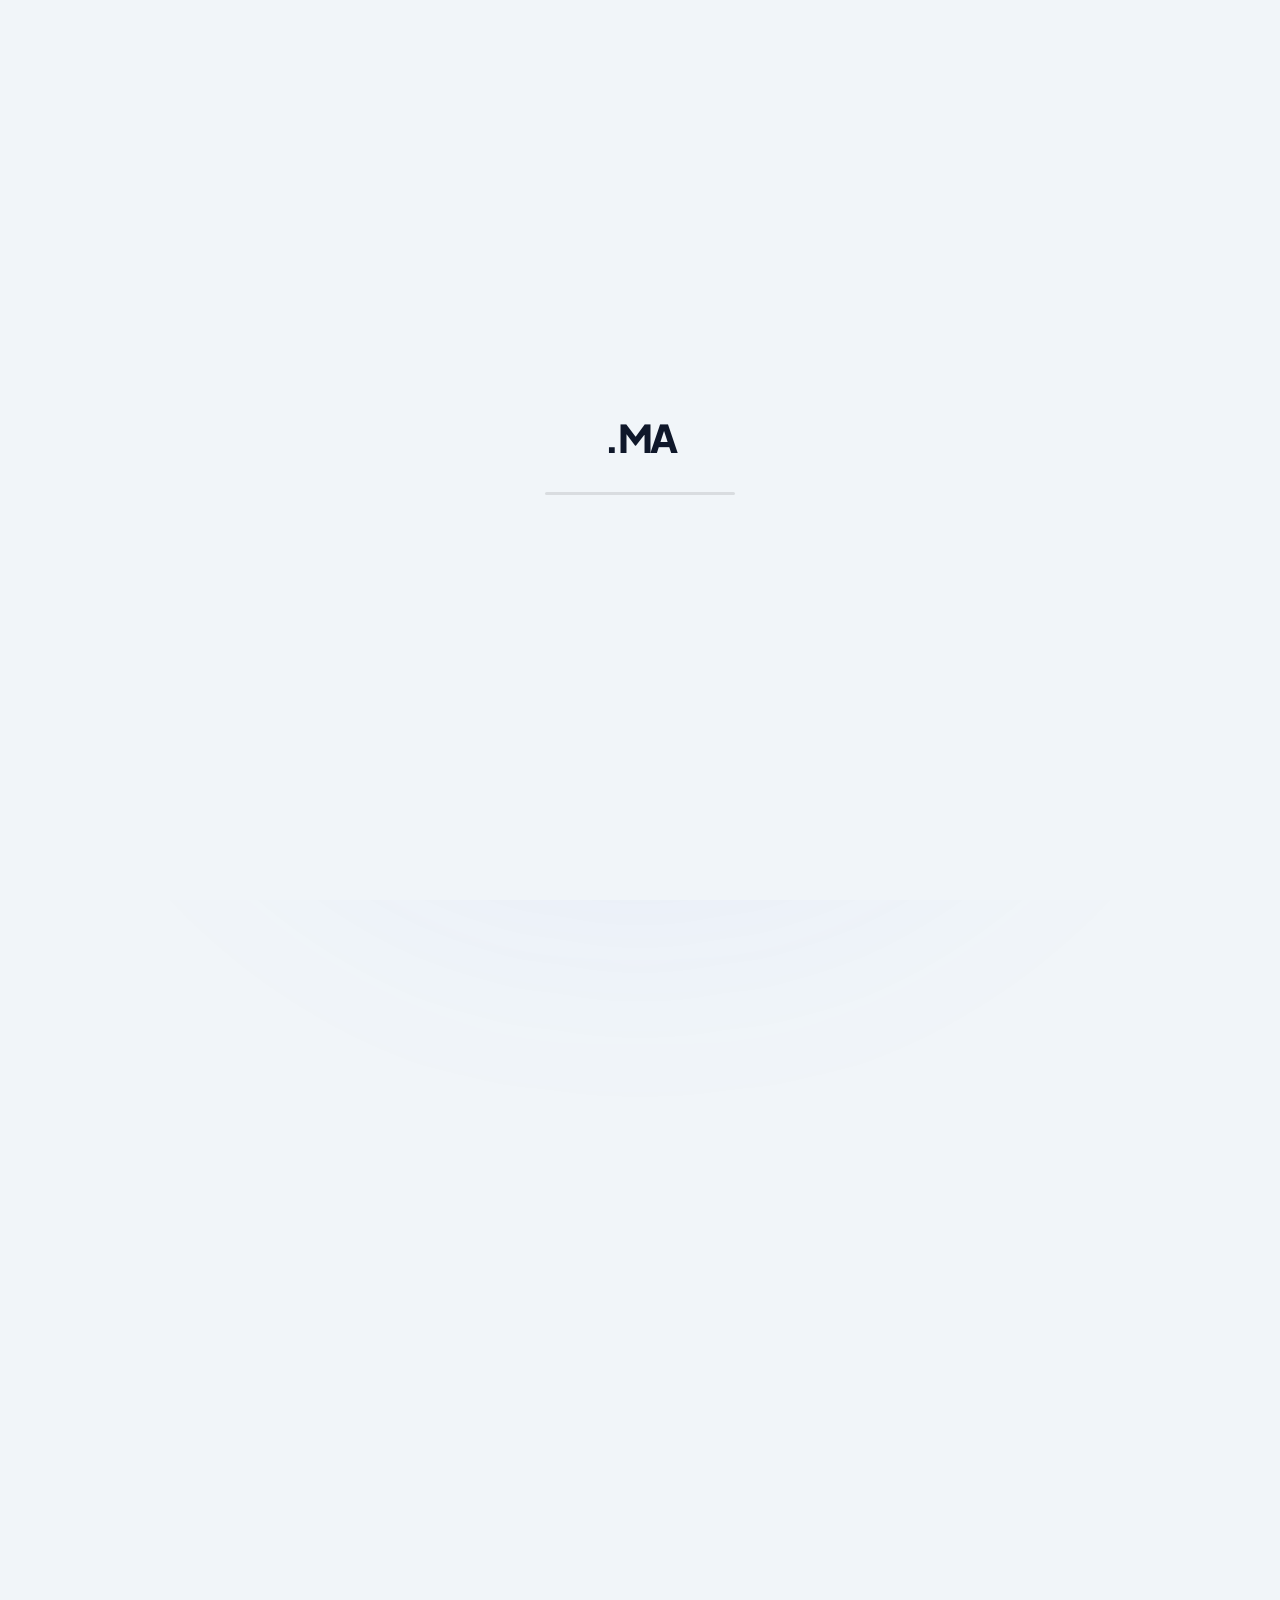
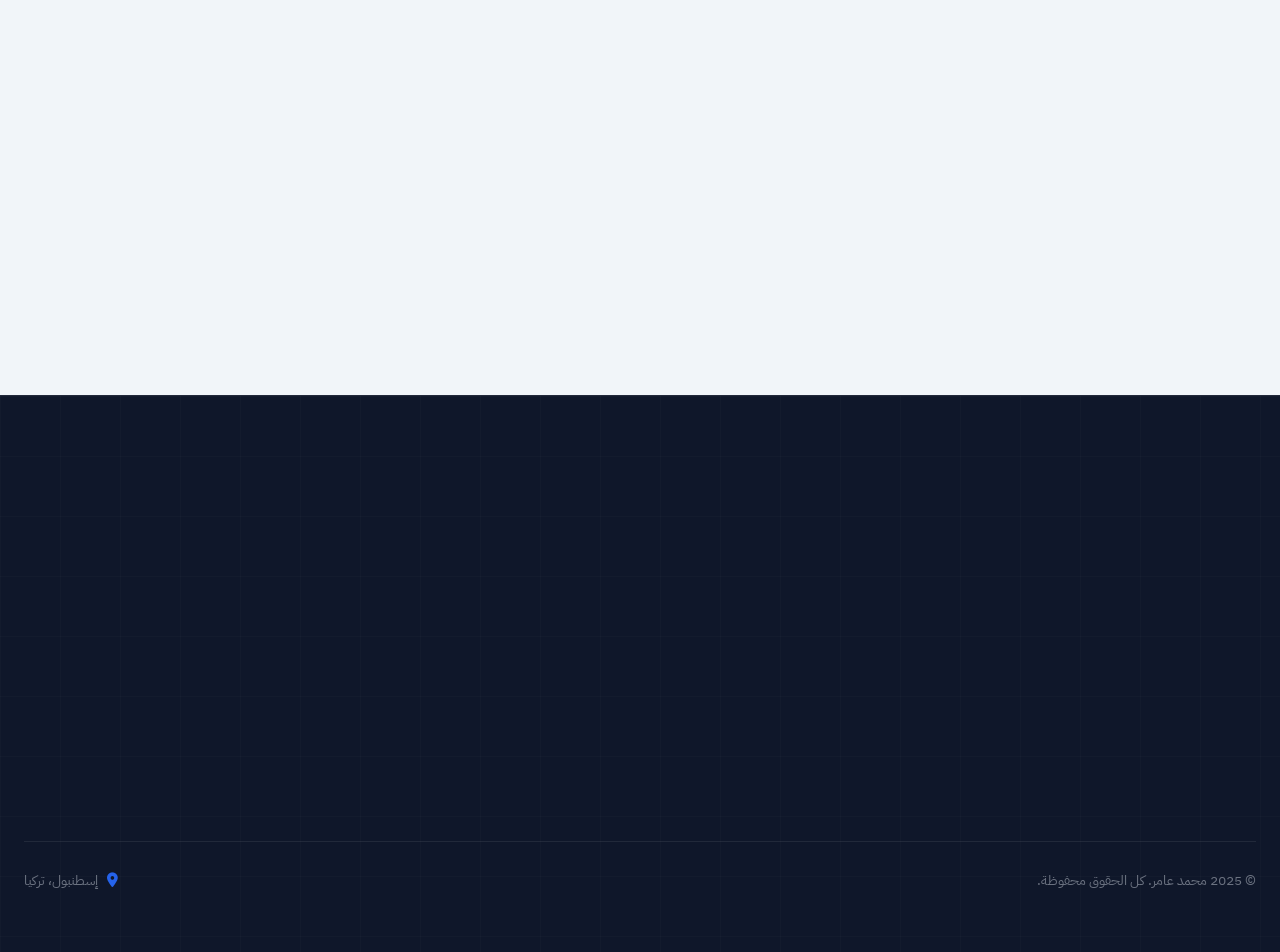
==== index_fast.html @ 7afbb33d "Add files via upload" ====
<!DOCTYPE html>
<html lang="ar" dir="rtl">
<head>
  <meta charset="UTF-8" />
  <meta name="viewport" content="width=device-width, initial-scale=1.0" />

  <title>محمد عامر – بورتفوليو</title>
  <meta name="description" content="بورتفوليو محمد عامر – تصميم جرافيك وموشن." />
  <meta name="author" content="Mohamed Amer" />
  <link rel="preload" as="image" href="MINED.png" fetchpriority="high" />

  <meta name="theme-color" content="#2563eb" />

  <meta property="og:title" content="Mohamed Amer – Portfolio" />
  <meta property="og:description" content="Portfolio of Mohamed Amer – Graphic & Motion Designer." />
  <meta property="og:type" content="website" />
  <meta property="og:image" content="MINED.png" />

  <meta name="twitter:card" content="summary_large_image" />
  <meta name="twitter:title" content="Mohamed Amer – Portfolio" />
  <meta name="twitter:description" content="Portfolio of Mohamed Amer – Graphic & Motion Designer." />
  <meta name="twitter:image" content="MINED.png" />

  <link rel="preconnect" href="https://fonts.googleapis.com" />
  <link rel="preconnect" href="https://fonts.gstatic.com" crossorigin />
  <link rel="preload" as="style" href="https://fonts.googleapis.com/css2?family=Plus+Jakarta+Sans:wght@300;400;500;600;700;800&family=IBM+Plex+Sans+Arabic:wght@300;400;500;700&family=Reenie+Beanie&display=swap" />
  <link rel="stylesheet" href="https://fonts.googleapis.com/css2?family=Plus+Jakarta+Sans:wght@300;400;500;600;700;800&family=IBM+Plex+Sans+Arabic:wght@300;400;500;700&family=Reenie+Beanie&display=swap" media="print" onload="this.media='all'" />
  <noscript><link rel="stylesheet" href="https://fonts.googleapis.com/css2?family=Plus+Jakarta+Sans:wght@300;400;500;600;700;800&family=IBM+Plex+Sans+Arabic:wght@300;400;500;700&family=Reenie+Beanie&display=swap" /></noscript>
  <link rel="preload" as="style" href="https://cdnjs.cloudflare.com/ajax/libs/font-awesome/6.4.0/css/all.min.css" />
  <link rel="stylesheet" href="https://cdnjs.cloudflare.com/ajax/libs/font-awesome/6.4.0/css/all.min.css" media="print" onload="this.media='all'" />
  <noscript><link rel="stylesheet" href="https://cdnjs.cloudflare.com/ajax/libs/font-awesome/6.4.0/css/all.min.css" /></noscript>

  <style>
    :root {
      --bg-page: #f1f5f9;
      --bg-surface: rgba(255, 255, 255, 0.88);
      --bg-surface-soft: rgba(255, 255, 255, 0.65);
      --bg-surface-hover: #ffffff;

      --border-color: rgba(0, 0, 0, 0.08);
      --border-hover: rgba(37, 99, 235, 0.65);

      --accent: #2563eb;
      --accent-soft: rgba(37, 99, 235, 0.12);
      --accent-glow: rgba(37, 99, 235, 0.35);

      --text-main: #0f172a;
      --text-muted: #64748b;
      --text-soft: #475569;

      --radius-full: 9999px;
      --radius-card: 24px;

      --font-main: "Plus Jakarta Sans", sans-serif;
      --font-hand: "Reenie Beanie", cursive;
      --font-arabic: "IBM Plex Sans Arabic", sans-serif;

      --z-lang: 1500;
      --z-toast: 3000;
      --z-loader: 4000;

      --ease-smooth: cubic-bezier(0.23, 1, 0.32, 1);

      --card-shadow: 0 12px 34px -8px rgba(0, 0, 0, 0.08);
      --card-shadow-strong: 0 24px 60px rgba(0,0,0,0.14);
    }

    body.dark-mode {
      --bg-page: #010208;
      --bg-surface: rgba(12, 18, 34, 0.72);
      --bg-surface-soft: rgba(15, 23, 42, 0.82);
      --bg-surface-hover: rgba(22, 30, 50, 0.98);

      --border-color: rgba(59, 130, 246, 0.18);
      --border-hover: rgba(59, 130, 246, 0.75);

      --accent: #2563eb;
      --accent-soft: rgba(37, 99, 235, 0.16);
      --accent-glow: rgba(37, 99, 235, 0.7);

      --text-main: #ffffff;
      --text-muted: #94a3b8;
      --text-soft: #cbd5f5;

      --card-shadow: 0 22px 55px rgba(0,0,0,0.55);
      --card-shadow-strong: 0 34px 80px rgba(0,0,0,0.65);
    }

    * { box-sizing: border-box; margin: 0; padding: 0; }
    html { scroll-behavior: smooth; overflow-x: hidden; }
    body {
      background-color: var(--bg-page);
      color: var(--text-main);
      font-family: var(--font-arabic);
      overflow-x: hidden;
      line-height: 1.7;
      -webkit-font-smoothing: antialiased;
      transition: background-color 0.75s ease, color 0.75s ease;
      text-align: right;
    }
    a { text-decoration: none; color: inherit; }
    ::selection { background: var(--accent); color: #fff; }
    :focus-visible { outline: 3px solid rgba(37, 99, 235, 0.55); outline-offset: 3px; border-radius: 10px; }

    .reveal-on-scroll { opacity: 0; transform: translateY(26px); transition: opacity 0.85s ease-out, transform 0.85s ease-out; }
    .reveal-on-scroll.is-visible { opacity: 1; transform: translateY(0); }

    .container { max-width: 1320px; margin: 0 auto; padding: 0 24px; position: relative; z-index: 2; }
    .section-spacing { margin-top: clamp(4rem, 9vh, 8rem); margin-bottom: clamp(4rem, 9vh, 8rem); }

    .grid-standard { display: grid; grid-template-columns: repeat(12, 1fr); gap: 24px; }
    .col-span-12 { grid-column: span 12; }
    .col-span-6 { grid-column: span 6; }
    .col-span-4 { grid-column: span 4; }
    @media (max-width: 1024px) { .col-span-6, .col-span-4 { grid-column: span 12; } }

    .label {
      display: inline-flex; align-items: center; gap: 8px;
      font-size: 0.75rem; font-weight: 800; text-transform: uppercase;
      letter-spacing: 0.12em; color: var(--accent);
      margin-bottom: 16px; background: var(--accent-soft);
      padding: 8px 18px; border-radius: var(--radius-full);
      border: 1px solid rgba(37, 99, 235, 0.2);
    }
    .label-dot { width: 6px; height: 6px; border-radius: 999px; background: var(--accent); box-shadow: 0 0 12px var(--accent-glow); }

    .title-lg { font-size: clamp(2.2rem, 5.3vw, 4.2rem); font-weight: 900; line-height: 1.08; margin-bottom: 1rem; letter-spacing: -0.03em; }
    .section-subtitle { font-size: 1rem; color: var(--text-muted); max-width: 640px; }
    .accent-text { color: var(--accent); text-shadow: 0 0 40px var(--accent-glow); }

    .ambient-light {
      position: fixed; top: 50%; left: 50%;
      width: 120vw; height: 120vh;
      transform: translate(-50%, -50%);
      z-index: 0; pointer-events: none;
      background: radial-gradient(circle at center, var(--accent-soft), transparent 62%);
      filter: blur(95px);
    }
    #canvas-bg { position: fixed; inset: 0; z-index: 0; pointer-events: none; opacity: 0.18; }
    body.dark-mode #canvas-bg { opacity: 0.28; mix-blend-mode: screen; }
    .noise-overlay {
      position: fixed; inset: 0;
      background: url("data:image/svg+xml,%3Csvg viewBox='0 0 200 200' xmlns='http://www.w3.org/2000/svg'%3E%3Cfilter id='noiseFilter'%3E%3CfeTurbulence type='fractalNoise' baseFrequency='0.9' numOctaves='3' stitchTiles='stitch'/%3E%3C/filter%3E%3Crect width='100%25' height='100%25' filter='url(%23noiseFilter)' opacity='0.04'/%3E%3C/svg%3E");
      pointer-events: none; z-index: 1;
    }

    .top-floating-controls {
      position: fixed; top: 22px; left: 22px;
      z-index: var(--z-lang);
      display: flex; gap: 10px; align-items: center;
    }
    html[dir="ltr"] .top-floating-controls { left: auto; right: 22px; }
    .pill-btn {
      background: var(--bg-surface-soft);
      backdrop-filter: blur(12px); -webkit-backdrop-filter: blur(12px);
      border: 1px solid var(--border-color);
      padding: 10px 18px;
      border-radius: 999px;
      display: inline-flex; align-items: center; gap: 10px;
      color: var(--text-main);
      font-weight: 800; font-size: 0.92rem;
      transition: all 0.25s var(--ease-smooth);
      box-shadow: 0 12px 28px rgba(0,0,0,0.10);
      user-select: none;
    }
    .pill-btn:hover { background: var(--accent-soft); border-color: var(--accent); transform: translateY(-2px); color: var(--accent); }

    .btn-primary, .btn-glass {
      padding: 16px 34px; border-radius: var(--radius-full);
      font-size: 1rem; font-weight: 800;
      display: inline-flex; align-items: center; justify-content: center;
      gap: 10px;
      transition: all 0.3s var(--ease-smooth);
      position: relative; overflow: hidden; isolation: isolate;
      min-height: 52px;
    }
    .btn-primary {
      background: linear-gradient(135deg, #2563eb, #4338ca);
      color: #fff;
      box-shadow: 0 10px 34px rgba(37, 99, 235, 0.40);
      border: 1px solid rgba(255,255,255,0.14);
    }
    .btn-primary:hover { transform: translateY(-3px); box-shadow: 0 16px 44px rgba(37, 99, 235, 0.58); }
    .btn-glass { background: transparent; border: 1px solid var(--border-color); color: var(--text-main); }
    .btn-glass:hover { background: var(--bg-surface-hover); border-color: var(--text-main); transform: translateY(-2px); box-shadow: 0 10px 25px rgba(0,0,0,0.06); }

    /* HERO */
    .hero-radical {
      position: relative;
      min-height: 100vh;
      display: flex;
      flex-direction: column;
      justify-content: center;
      align-items: center;
      text-align: center;
      padding-top: 110px;
      padding-bottom: 90px;
      overflow: hidden;
    }
    .hero-ticker-bg {
      position: absolute;
      top: 35%;
      left: 0;
      width: 100%;
      white-space: nowrap;
      opacity: 0.03;
      font-size: 12rem;
      font-weight: 900;
      text-transform: uppercase;
      font-family: 'Plus Jakarta Sans', sans-serif;
      pointer-events: none;
      user-select: none;
      transform: rotate(-4deg) translateY(-50%);
      z-index: 0;
      animation: tickerScroll 80s linear infinite;
      color: var(--text-main);
    }
    @keyframes tickerScroll {
      0%   { transform: translateX(0) rotate(-4deg) translateY(-50%); }
      100% { transform: translateX(-50%) rotate(-4deg) translateY(-50%); }
    }
    .hero-center-content { position: relative; z-index: 5; width: 100%; max-width: 1100px; display: flex; flex-direction: column; align-items: center; gap: 18px; }
    .hero-status-pill {
      display: inline-flex; align-items: center; gap: 8px;
      padding: 10px 24px; border-radius: 50px;
      background: var(--bg-surface); border: 1px solid var(--border-color);
      backdrop-filter: blur(10px);
      font-size: 0.86rem; color: var(--text-muted);
      font-weight: 800; letter-spacing: 0.10em;
      text-transform: uppercase;
      transition: 0.25s;
      box-shadow: var(--card-shadow);
    }
    .hero-status-dot { width: 7px; height: 7px; background: #10b981; border-radius: 50%; box-shadow: 0 0 10px #10b981; }
    .hero-title-block { position: relative; margin-bottom: 6px; }
    .hero-name-massive {
      font-size: clamp(3.6rem, 10vw, 8.2rem);
      line-height: 0.95;
      font-weight: 900;
      letter-spacing: -0.05em;
      color: var(--text-main);
      display: block;
      text-shadow: 0 12px 44px rgba(0,0,0,0.06);
      font-family: "Plus Jakarta Sans", sans-serif;
    }
    .hero-name-accent {
      background: linear-gradient(to bottom, var(--text-main) 30%, var(--text-muted) 100%);
      -webkit-background-clip: text;
      -webkit-text-fill-color: transparent;
    }
    .hero-hand-script {
      font-family: var(--font-hand);
      font-size: clamp(2rem, 4vw, 2.8rem);
      color: var(--accent);
      position: absolute;
      top: -20px;
      left: -34px;
      transform: rotate(-12deg);
      z-index: 3;
      text-shadow: 0 0 22px var(--accent-glow);
      white-space: nowrap;
    }
    html[dir="ltr"] .hero-hand-script { left: auto; right: -34px; transform: rotate(12deg); }

    .hero-visual-wrapper { position: relative; width: 230px; height: 230px; margin: 8px 0 10px; z-index: 5; }
    .hero-visual-frame {
      position: absolute; top: -12px; left: -12px; right: -12px; bottom: -12px;
      border-radius: 50%;
      background: linear-gradient(180deg, var(--bg-surface) 0%, rgba(0,0,0,0.05) 100%);
      border: 1px solid var(--border-color);
      box-shadow: inset 0 0 34px rgba(0,0,0,0.05);
      z-index: 1;
    }
    .hero-visual-floating {
      position: relative; width: 100%; height: 100%;
      border-radius: 50%; overflow: hidden;
      z-index: 2;
      box-shadow: var(--card-shadow-strong), 0 0 0 1px var(--border-color);
      animation: float-vertical 6s ease-in-out infinite;
      background: var(--text-main);
    }
    .portal-img { width: 100%; height: 100%; object-fit: cover; transition: transform 0.5s ease; filter: contrast(1.10) brightness(1.05); }
    .hero-visual-floating:hover .portal-img { transform: scale(1.06); }
    @keyframes float-vertical { 0%, 100% { transform: translateY(0); } 50% { transform: translateY(-14px); } }

    .hero-desc-central { max-width: 700px; margin: 0 auto 10px; font-size: 1.1rem; color: var(--text-soft); line-height: 1.8; }
    .hero-actions-bar { display: flex; gap: 14px; justify-content: center; flex-wrap: wrap; margin: 10px 0 18px; }
    .worked-with { margin-top: 10px; width: 100%; max-width: 1100px; }
    .worked-with .chips { display: flex; flex-wrap: wrap; gap: 10px; justify-content: center; margin-top: 12px; }
    .chip {
      padding: 10px 14px; border-radius: 999px;
      border: 1px solid var(--border-color);
      background: var(--bg-surface);
      font-weight: 800;
      font-size: 0.92rem;
      color: var(--text-main);
      box-shadow: var(--card-shadow);
      display: inline-flex; align-items: center; gap: 8px;
    }
    .chip i { color: var(--accent); }

    @media (max-width: 600px) {
      .hero-actions-bar { flex-direction: column; width: 100%; max-width: 340px; }
      .hero-name-massive { font-size: 15vw; }
      .hero-hand-script { position: relative; top: auto; left: auto; right: auto; transform: rotate(0); display: block; margin-top: -8px; margin-bottom: 12px; text-align: center; }
      .hero-visual-wrapper { width: 185px; height: 185px; }
    }

    /* WORK (Behance embeds) */
    .masonry-grid { column-count: 3; column-gap: 24px; }
    .masonry-item { break-inside: avoid; margin-bottom: 24px; display: block; }
    @media (max-width: 1024px) { .masonry-grid { column-count: 2; } }
    @media (max-width: 768px) { .masonry-grid { column-count: 1; } }

    .project-card {
      background: var(--bg-surface);
      border: 1px solid var(--border-color);
      border-radius: var(--radius-card);
      overflow: hidden;
      position: relative;
      display: block;
      transition: all 0.38s var(--ease-smooth);
      box-shadow: var(--card-shadow);
    }
    .project-card:hover { border-color: var(--accent); transform: translateY(-10px); box-shadow: 0 24px 60px rgba(37, 99, 235, 0.18); }
    .project-embed-wrapper { width: 100%; aspect-ratio: 4/3; position: relative; overflow: hidden; background: #e2e8f0; }
    body.dark-mode .project-embed-wrapper { background: #020617; }
    .project-embed-wrapper iframe { width: 100%; height: 100%; border: 0; display: block; pointer-events: none; }
    .project-info-overlay {
      padding: 22px 20px 18px;
      background: linear-gradient(to top, var(--bg-surface) 58%, transparent);
      position: absolute; bottom: 0; left: 0; width: 100%;
      text-align: right;
    }
    html[dir="ltr"] .project-info-overlay { text-align: left; }
    body.dark-mode .project-info-overlay { background: linear-gradient(to top, #020617, rgba(2, 6, 23, 0.35)); }
    .project-title { font-size: 1.15rem; font-weight: 900; margin-bottom: 4px; color: var(--text-main); }
    .project-cat { font-size: 0.78rem; color: var(--text-muted); text-transform: uppercase; letter-spacing: 0.08em; }
    .project-open-icon {
      position: absolute; top: 14px; left: 14px;
      width: 34px; height: 34px; border-radius: 9999px;
      background: var(--bg-surface); border: 1px solid var(--border-color);
      display: flex; align-items: center; justify-content: center;
      color: var(--text-main); font-size: 0.95rem; z-index: 4;
      transition: all 0.3s var(--ease-smooth);
      box-shadow: 0 8px 18px rgba(0,0,0,0.10);
    }
    html[dir="ltr"] .project-open-icon { left: auto; right: 14px; }
    .project-open-icon:hover { background: var(--accent); border-color: var(--accent); color: #fff; box-shadow: 0 0 24px rgba(37, 99, 235, 0.55); transform: translateY(-2px); }

    .behance-cta-wrapper { margin-top: 50px; display: flex; justify-content: center; }
    .behance-cta {
      display: inline-flex; align-items: center; gap: 14px;
      background: transparent; color: var(--text-main);
      padding: 1.1rem 2.8rem;
      border-radius: var(--radius-full);
      font-weight: 900; font-size: 1.05rem;
      border: 1px solid var(--accent);
      box-shadow: 0 0 22px rgba(37, 99, 235, 0.12);
      transition: 0.3s;
    }
    .behance-cta:hover { background: var(--accent); color: #fff; box-shadow: 0 0 54px rgba(37, 99, 235, 0.42); transform: translateY(-2px) scale(1.02); }

    /* SERVICES / EXPERIENCE / PROCESS cards */
    .service-card, .timeline-card, .process-card, .stat-card {
      padding: 28px;
      background: var(--bg-surface-soft);
      border: 1px solid var(--border-color);
      border-radius: 22px;
      transition: 0.3s;
      box-shadow: var(--card-shadow);
    }
    .service-card:hover, .timeline-card:hover, .process-card:hover, .stat-card:hover {
      border-color: var(--accent);
      background: var(--bg-surface-hover);
      transform: translateY(-4px);
      box-shadow: 0 22px 55px rgba(37, 99, 235, 0.14);
    }
    .service-tag, .timeline-period { font-size: 0.74rem; text-transform: uppercase; letter-spacing: 0.12em; color: var(--accent); font-weight: 900; }
    .timeline-card h3 { font-size: 1.25rem; margin-bottom: 2px; color: var(--text-main); font-weight: 900; }
    .timeline-company { color: var(--accent); font-weight: 900; font-size: 0.95rem; margin-bottom: 8px; }
    .timeline-desc { color: var(--text-muted); font-size: 0.95rem; list-style: none; padding: 0; }
    .timeline-desc li { margin-bottom: 6px; position: relative; padding-right: 14px; }
    html[dir="ltr"] .timeline-desc li { padding-right: 0; padding-left: 14px; }
    .timeline-desc li::before { content: "•"; position: absolute; right: 0; color: var(--accent); }
    html[dir="ltr"] .timeline-desc li::before { right: auto; left: 0; }

    .process-card { position: relative; overflow: hidden; display: flex; flex-direction: column; gap: 8px; }
    .process-card::before { content: attr(data-step); position: absolute; top: 16px; left: 20px; font-size: 0.8rem; color: var(--text-muted); letter-spacing: 0.12em; opacity: 0.5; }
    html[dir="ltr"] .process-card::before { left: auto; right: 20px; }
    .process-title { font-size: 1.05rem; font-weight: 900; color: var(--text-main); }
    .process-body { font-size: 0.95rem; color: var(--text-muted); }

    .stats-grid { display: grid; grid-template-columns: repeat(4, minmax(0, 1fr)); gap: 18px; }
    @media (max-width: 900px) { .stats-grid { grid-template-columns: repeat(2, minmax(0, 1fr)); } }
    @media (max-width: 600px) { .stats-grid { grid-template-columns: minmax(0, 1fr); } }
    .stat-number { font-size: 1.7rem; font-weight: 900; color: var(--text-main); }
    .stat-label { font-size: 0.92rem; color: var(--text-muted); }
    .stat-pill {
      position: absolute; top: 14px; left: 16px;
      font-size: 0.7rem; padding: 4px 10px; border-radius: 999px;
      background: var(--accent-soft); color: var(--accent); font-weight: 900;
    }
    html[dir="ltr"] .stat-pill { left: auto; right: 16px; }
    .stat-card { position: relative; }

    /* HARVEST horizontal */
    .harvest-container { width: 100%; margin-top: 40px; overflow-x: auto; white-space: nowrap; padding-bottom: 20px; scrollbar-width: none; }
    .harvest-container::-webkit-scrollbar { display: none; }
    .harvest-track { display: inline-flex; gap: 16px; padding: 0 20px; }
    .harvest-card {
      width: 260px; height: 380px;
      border-radius: 22px; overflow: hidden; position: relative; flex-shrink: 0;
      transition: all 0.5s cubic-bezier(0.25, 1, 0.5, 1);
      border: 1px solid rgba(255,255,255,0.12);
      filter: grayscale(0.35) brightness(0.92);
      background-color: #cbd5e1;
      box-shadow: var(--card-shadow);
    }
    body.dark-mode .harvest-card { background-color: #1a1a1a; filter: grayscale(0.35) brightness(0.84); }
    .harvest-card img { width: 100%; height: 100%; object-fit: cover; transition: transform 0.6s ease; }
    .harvest-card:hover { width: 400px; filter: grayscale(0) brightness(1); border-color: var(--accent); box-shadow: 0 26px 70px rgba(37, 99, 235, 0.24); z-index: 10; transform: scale(1.02); }
    .harvest-card:hover img { transform: scale(1.1); }
    .harvest-overlay {
      position: absolute; bottom: 0; left: 0; width: 100%;
      padding: 26px 18px;
      background: linear-gradient(to top, rgba(0,0,0,0.82) 10%, transparent);
      opacity: 0; transform: translateY(20px); transition: 0.4s ease;
      text-align: right;
    }
    html[dir="ltr"] .harvest-overlay { text-align: left; }
    .harvest-card:hover .harvest-overlay { opacity: 1; transform: translateY(0); }
    .h-tag { font-size: 0.75rem; color: var(--accent); text-transform: uppercase; letter-spacing: 2px; font-weight: 900; margin-bottom: 6px; }
    .h-title { font-size: 1.2rem; color: #fff; font-weight: 900; }

    .error-msg {
      display: none;
      position: absolute; inset: 0;
      flex-direction: column; align-items: center; justify-content: center;
      padding: 10px; text-align: center;
      color: #ef4444; font-size: 0.9rem;
      background: var(--bg-surface);
      z-index: 5;
    }

    /* Gallery (no filenames shown) */
    .masonry-grid-gallery { column-count: 4; column-gap: 16px; }
    @media (max-width: 1200px) { .masonry-grid-gallery { column-count: 3; } }
    @media (max-width: 800px)  { .masonry-grid-gallery { column-count: 2; } }
    @media (max-width: 500px)  { .masonry-grid-gallery { column-count: 1; } }
    .gallery-item {
      break-inside: avoid;
      margin-bottom: 16px;
      position: relative;
      border-radius: 14px;
      overflow: hidden;
      background: var(--bg-surface);
      border: 1px solid var(--border-color);
      transition: transform 0.3s ease, box-shadow 0.3s ease, border-color 0.3s ease;
      box-shadow: var(--card-shadow);
    }
    .gallery-item:hover { transform: scale(1.02); border-color: var(--accent); box-shadow: 0 22px 56px rgba(37, 99, 235, 0.16); z-index: 2; }
    .gallery-item img { width: 100%; height: auto; display: block; }

    /* Viral shorts */
    .shorts-deck-container {
      position: relative;
      display: flex;
      justify-content: center;
      align-items: flex-end;
      gap: 18px;
      max-width: 980px;
      margin: 0 auto;
      padding: 24px 0 10px;
    }
    .deck-card {
      --rotate: 0deg;
      --offsetY: 0px;
      position: relative;
      width: 210px;
      aspect-ratio: 9 / 16;
      border-radius: 28px;
      overflow: hidden;
      border: 1px solid var(--border-color);
      background: #000;
      transform-origin: bottom center;
      transform: translateY(var(--offsetY)) rotate(var(--rotate));
      transition: transform 0.5s var(--ease-smooth), box-shadow 0.5s var(--ease-smooth), border-color 0.3s var(--ease-smooth), filter 0.3s var(--ease-smooth);
      box-shadow: 0 22px 55px rgba(0, 0, 0, 0.22);
    }
    .deck-card img { width: 100%; height: 100%; object-fit: cover; transition: transform 0.6s var(--ease-smooth), opacity 0.4s var(--ease-smooth); }
    .play-overlay {
      position: absolute; inset: 0;
      background: linear-gradient(to top, rgba(15, 23, 42, 0.9), transparent 45%);
      display: flex; align-items: center; justify-content: center;
      opacity: 0; transition: opacity 0.3s var(--ease-smooth);
    }
    .play-btn {
      width: 60px; height: 60px; border-radius: 999px;
      background: rgba(255, 255, 255, 0.12);
      backdrop-filter: blur(6px);
      border: 1px solid rgba(255, 255, 255, 0.6);
      display: flex; align-items: center; justify-content: center;
      color: #fff; font-size: 1.5rem;
      transform: scale(0.5);
      transition: 0.35s cubic-bezier(0.175, 0.885, 0.32, 1.275);
    }
    .shorts-deck-container:hover .deck-card { filter: brightness(0.92); }
    body.dark-mode .shorts-deck-container:hover .deck-card { filter: brightness(0.72); }
    .deck-card:hover {
      transform: translateY(-18px) scale(1.08) rotate(0deg);
      z-index: 10;
      filter: none;
      border-color: var(--accent);
      box-shadow: 0 30px 78px rgba(37, 99, 235, 0.42);
    }
    .deck-card:hover img { transform: scale(1.08); }
    .deck-card:hover .play-overlay { opacity: 1; }
    .deck-card:hover .play-btn { transform: scale(1); background: var(--accent); border-color: var(--accent); box-shadow: 0 0 32px rgba(37, 99, 235, 0.9); }
    @media (max-width: 768px) {
      .shorts-deck-container { justify-content: flex-start; align-items: stretch; overflow-x: auto; padding-bottom: 16px; gap: 14px; scrollbar-width: none; }
      .shorts-deck-container::-webkit-scrollbar { display: none; }
      .shorts-deck-container .deck-card { flex: 0 0 72%; max-width: 290px; transform: none !important; filter: none !important; }
    }

    /* Product showcase */
    .huggies-grid { display: grid; grid-template-columns: repeat(3, 1fr); gap: 24px; margin-top: 24px; }
    .huggies-item {
      position: relative; border-radius: 24px; overflow: hidden;
      border: 1px solid var(--border-color);
      background: var(--bg-surface-soft);
      transition: 0.4s var(--ease-smooth);
      aspect-ratio: 4/3;
      box-shadow: var(--card-shadow);
    }
    .huggies-item img { width: 100%; height: 100%; object-fit: cover; transition: 0.6s var(--ease-smooth); }
    .huggies-item:hover { border-color: var(--accent); transform: translateY(-8px); box-shadow: 0 26px 60px rgba(37, 99, 235, 0.18); }
    .huggies-item:hover img { transform: scale(1.06); }
    @media (max-width: 768px) { .huggies-grid { grid-template-columns: 1fr; } }

    /* Political loop */
    .political-loop-container {
      overflow: hidden; padding: 20px 0;
      mask-image: linear-gradient(to right, transparent, black 10%, black 90%, transparent);
      -webkit-mask-image: linear-gradient(to right, transparent, black 10%, black 90%, transparent);
    }
    .political-track { display: flex; gap: 30px; width: max-content; animation: scrollPolitical 40s linear infinite; }
    .political-loop-container:hover .political-track { animation-play-state: paused; }
    @keyframes scrollPolitical { 0% { transform: translateX(0); } 100% { transform: translateX(-50%); } }
    .political-item {
      height: 430px; aspect-ratio: 3/4;
      border-radius: 18px; overflow: hidden;
      position: relative; border: 1px solid var(--border-color);
      flex-shrink: 0; transition: transform 0.3s, border-color 0.3s, box-shadow 0.3s;
      background: var(--bg-surface);
      box-shadow: var(--card-shadow);
    }
    .political-item img { width: 100%; height: 100%; object-fit: cover; transition: 0.4s ease; }
    .political-item:hover { transform: translateY(-5px); border-color: var(--accent); box-shadow: 0 24px 60px rgba(37, 99, 235, 0.18); }
    .political-item:hover img { transform: scale(1.04); }

    /* FAQ */
    .faq-item { border-bottom: 1px solid var(--border-color); padding: 16px 0; }
    .faq-header { display: flex; justify-content: space-between; align-items: center; gap: 12px; }
    .faq-question { font-size: 1rem; font-weight: 900; color: var(--text-main); }
    .faq-toggle { width: 28px; height: 28px; border-radius: 999px; border: 1px solid var(--border-color); display: flex; align-items: center; justify-content: center; font-size: 0.95rem; color: var(--text-muted); background: var(--bg-surface-soft); }
    .faq-answer { font-size: 0.95rem; color: var(--text-muted); margin-top: 8px; max-height: 0; overflow: hidden; transition: max-height 0.35s ease, opacity 0.35s ease; opacity: 0; }
    .faq-item.open .faq-answer { max-height: 240px; opacity: 1; }

    /* Archive */
    .archive-card {
      text-align: center;
      background: linear-gradient(135deg, #1e293b, #0f172a);
      padding: 84px 22px;
      border-radius: 30px;
      border: 1px solid rgba(59,130,246,0.26);
      position: relative;
      overflow: hidden;
      box-shadow: 0 30px 70px rgba(0,0,0,0.18);
      color: #fff;
    }
    .archive-card::before {
      content: "";
      position: absolute; inset: 0;
      background: radial-gradient(circle at 0 0, rgba(59,130,246,0.35), transparent 60%);
      opacity: 0.75;
      pointer-events: none;
    }
    .archive-inner { position: relative; z-index: 1; }
    .archive-card p { opacity: 0.85; }

    /* Footer */
    .footer {
      background: #0f172a;
      border-top: 1px solid rgba(255,255,255,0.08);
      padding: 90px 0 60px;
      margin-top: 60px;
      position: relative;
      overflow: hidden;
      color: #fff;
    }
    .footer::before {
      content: "";
      position: absolute; inset: 0;
      background-image:
        linear-gradient(rgba(255,255,255,0.03) 1px, transparent 1px),
        linear-gradient(90deg, rgba(255,255,255,0.03) 1px, transparent 1px);
      background-size: 60px 60px;
      pointer-events: none;
      opacity: 0.55;
    }
    .footer-grid { display: grid; grid-template-columns: 1fr; gap: 50px; text-align: center; position: relative; z-index: 2; }
    .footer-title {
      font-size: clamp(3.6rem, 14vw, 9rem);
      font-weight: 900;
      line-height: 0.85;
      letter-spacing: -0.05em;
      display: block;
      transition: 0.4s;
      text-transform: uppercase;
      color: #fff;
      font-family: "Plus Jakarta Sans", sans-serif;
    }
    .footer-title:hover { color: var(--accent); transform: scale(1.02); text-shadow: 0 0 50px rgba(37, 99, 235, 0.4); }
    .footer-note { font-size: 1.05rem; color: #94a3b8; max-width: 580px; margin: 0 auto; }
    .footer-links { display: flex; justify-content: center; gap: 18px; flex-wrap: wrap; margin: 34px 0; }
    .footer-social-btn {
      width: 58px; height: 58px;
      border: 1px solid rgba(255,255,255,0.15);
      border-radius: 999px;
      display: flex; align-items: center; justify-content: center;
      font-size: 1.45rem; color: #fff;
      transition: 0.3s;
      background: rgba(15,23,42,0.9);
    }
    .footer-social-btn:hover { background: var(--accent); border-color: var(--accent); transform: translateY(-6px) scale(1.08); box-shadow: 0 20px 50px rgba(37,99,235,0.6); }
    .footer-bottom {
      display: flex; justify-content: space-between; align-items: center;
      border-top: 1px solid rgba(255,255,255,0.08);
      padding-top: 26px; color: #6b7280;
      font-size: 0.9rem; flex-wrap: wrap; gap: 16px;
      margin-top: 36px; position: relative; z-index: 2;
    }

    /* Preloader */
    .preloader { position: fixed; inset: 0; background: #f1f5f9; z-index: var(--z-loader); display: flex; flex-direction: column; align-items: center; justify-content: center; transition: opacity 0.5s; }
    body.dark-mode .preloader { background: radial-gradient(circle at top, #1e293b, #020617 55%); }
    .loader-logo { font-weight: 900; font-size: 2.4rem; letter-spacing: -0.06em; color: var(--text-main); font-family: "Plus Jakarta Sans", sans-serif; }
    .loader-bar { width: 190px; height: 3px; background: rgba(0,0,0,0.1); margin-top: 22px; overflow: hidden; border-radius: 999px; }
    body.dark-mode .loader-bar { background: #111827; }
    .loader-fill { width: 0%; height: 100%; background: linear-gradient(to right, #2563eb, #a855f7); transition: width 0.6s ease-in-out; }

    @media (prefers-reduced-motion: reduce) {
      html { scroll-behavior: auto; }
      .reveal-on-scroll { transition: none; transform: none; opacity: 1; }
      .hero-visual-floating { animation: none; }
      .hero-ticker-bg, .political-track { animation: none; }
    }
  
    /* =========================
       PERFORMANCE IMPROVEMENTS
       ========================= */
    section.section-spacing {
      content-visibility: auto;
      contain-intrinsic-size: 900px 900px;
    }
    #about { content-visibility: visible; contain-intrinsic-size: auto; }

    @media (prefers-reduced-motion: reduce) {
      html { scroll-behavior: auto !important; }
      .reveal-on-scroll { transition: none !important; transform: none !important; opacity: 1 !important; }
      .hero-visual-floating { animation: none !important; }
      .loop-track, .political-track { animation: none !important; }
    }

</style>

  <link rel="dns-prefetch" href="//fonts.googleapis.com" />
  <link rel="dns-prefetch" href="//fonts.gstatic.com" />
  <link rel="dns-prefetch" href="//cdnjs.cloudflare.com" />
  <link rel="dns-prefetch" href="//img.youtube.com" />

</head>

<body class="loading">

  <div class="preloader" aria-label="Loading">
    <div class="loader-logo">MA.</div>
    <div class="loader-bar"><div class="loader-fill"></div></div>
  </div>

  <div class="top-floating-controls">
    <button id="langToggle" class="pill-btn" type="button" aria-label="تغيير اللغة">
      <i class="fas fa-globe"></i>
      <span class="lang-text">EN</span>
    </button>

    <button id="themeToggle" class="pill-btn" type="button" aria-label="تغيير المظهر">
      <i class="fas fa-moon"></i>
      <span id="themeText">AUTO</span>
    </button>
  </div>

  <div class="ambient-light"></div>
  <canvas id="canvas-bg"></canvas>
  <div class="noise-overlay"></div>

  <div id="toastContainer" style="position: fixed; bottom: 30px; left: 30px; z-index: var(--z-toast); display: flex; flex-direction: column; gap: 10px;"></div>

  <main>

    <section id="about" class="hero-radical container">
      <div class="hero-ticker-bg" aria-hidden="true">
        CREATIVE · DESIGN · MOTION · BRAND · CREATIVE · DESIGN · MOTION · BRAND ·
        CREATIVE · DESIGN · MOTION · BRAND · CREATIVE · DESIGN · MOTION · BRAND ·
      </div>

      <div class="hero-center-content reveal-on-scroll">
        <div class="hero-status-pill" data-i18n="hero-badge">
          <span class="hero-status-dot"></span>
          مقيم في إسطنبول – متاح للشغل
        </div>

        <div class="hero-title-block">
          <h1 class="hero-name-massive">
            <span>MOHAMED</span>
            <span class="hero-name-accent">AMER</span>
          </h1>
          <span class="hero-hand-script" data-i18n="hero-script">simple. clean.</span>
        </div>

        <div class="hero-visual-wrapper">
          <div class="hero-visual-frame" aria-hidden="true"></div>
          <div class="hero-visual-floating">
            <img src="MINED.png" alt="صورة شخصية لمحمد عامر" class="portal-img" loading="eager" decoding="async">
          </div>
        </div>

        <p class="hero-desc-central" data-i18n="hero-desc">
          مصمم جرافيك وموشن. بشتغل على هويات ومحتوى وإعلانات تساعد البراند يطلع بشكل واضح واحترافي.
        </p>

        <div class="hero-actions-bar">
          <a href="#work" class="btn-primary">
            <span data-i18n="btn-view-work">شوف المشاريع</span>
            <i class="fas fa-arrow-left" aria-hidden="true"></i>
          </a>

          <a href="My cv English .pdf" target="_blank" rel="noopener noreferrer" class="btn-glass">
            <i class="fas fa-download" aria-hidden="true"></i>
            <span data-i18n="btn-cv">تحميل الـ CV</span>
          </a>
        </div>

        <div class="worked-with">
          <span class="label" style="margin-bottom: 10px;">
            <span class="label-dot"></span>
            <span data-i18n="label-worked-with">أماكن اشتغلت معاها</span>
          </span>

          <div class="chips" aria-label="أماكن وشركات">
            <div class="chip"><i class="fas fa-gem" aria-hidden="true"></i><span data-i18n="chip-jewelry">براند مجوهرات (السعودية)</span></div>
            <div class="chip"><i class="fas fa-shield-alt" aria-hidden="true"></i><span data-i18n="chip-orient">Orient Detectors (إسطنبول)</span></div>
            <div class="chip"><i class="fas fa-flask" aria-hidden="true"></i><span data-i18n="chip-phc">PHC Elixir</span></div>
            <div class="chip"><i class="fas fa-broadcast-tower" aria-hidden="true"></i><span data-i18n="chip-tv">قناة الشرق</span></div>
          </div>
        </div>
      </div>
    </section>

    <section id="work" class="container section-spacing">
      <div class="reveal-on-scroll" style="margin-bottom: 32px; text-align:center;">
        <span class="label"><span class="label-dot"></span><span data-i18n="label-portfolio">مشاريع مختارة</span></span>
        <h2 class="title-lg" data-i18n="title-cases">أبرز <span class="accent-text">المشاريع</span></h2>
        <p class="section-subtitle" style="margin:0 auto;" data-i18n="subtitle-cases">
          شغل مختار يوضح أسلوبي في التصميم والموشن وتنفيذ الحملات.
        </p>
      </div>

      <div class="masonry-grid">
        <a href="https://www.behance.net/gallery/181868927/Real-Estate-Social-Media"
           target="_blank" rel="noopener noreferrer"
           class="masonry-item project-card reveal-on-scroll" aria-label="فتح مشروع Behance">
          <div class="project-open-icon" aria-hidden="true"><i class="fab fa-behance"></i></div>
          <div class="project-embed-wrapper">
            <iframe class="lazy-iframe" src="about:blank" data-src="https://www.behance.net/embed/project/181868927?ilo0=1" loading="lazy" allowfullscreen allow="clipboard-write"
                    referrerpolicy="strict-origin-when-cross-origin" title="Behance Embed - Real Estate Social Media"></iframe>
          </div>
          <div class="project-info-overlay">
            <h3 class="project-title" data-i18n="proj-1-title">سوشيال ميديا – عقارات</h3>
            <p class="project-cat" data-i18n="proj-1-cat">جرافيك · 2024</p>
          </div>
        </a>

        <a href="https://www.behance.net/gallery/223143539/Food-Industry-Socials"
           target="_blank" rel="noopener noreferrer"
           class="masonry-item project-card reveal-on-scroll" aria-label="فتح مشروع Behance">
          <div class="project-open-icon" aria-hidden="true"><i class="fab fa-behance"></i></div>
          <div class="project-embed-wrapper">
            <iframe class="lazy-iframe" src="about:blank" data-src="https://www.behance.net/embed/project/223143539?ilo0=1" loading="lazy" allowfullscreen allow="clipboard-write"
                    referrerpolicy="strict-origin-when-cross-origin" title="Behance Embed - Food Industry Socials"></iframe>
          </div>
          <div class="project-info-overlay">
            <h3 class="project-title" data-i18n="proj-2-title">سوشيال – Food Industry</h3>
            <p class="project-cat" data-i18n="proj-2-cat">سوشيال · 2024</p>
          </div>
        </a>

        <a href="https://www.behance.net/gallery/219706527/Gym-Fitness"
           target="_blank" rel="noopener noreferrer"
           class="masonry-item project-card reveal-on-scroll" aria-label="فتح مشروع Behance">
          <div class="project-open-icon" aria-hidden="true"><i class="fab fa-behance"></i></div>
          <div class="project-embed-wrapper">
            <iframe class="lazy-iframe" src="about:blank" data-src="https://www.behance.net/embed/project/219706527?ilo0=1" loading="lazy" allowfullscreen allow="clipboard-write"
                    referrerpolicy="strict-origin-when-cross-origin" title="Behance Embed - Gym & Fitness"></iframe>
          </div>
          <div class="project-info-overlay">
            <h3 class="project-title" data-i18n="proj-3-title">Gym & Fitness</h3>
            <p class="project-cat" data-i18n="proj-3-cat">هوية · 2024</p>
          </div>
        </a>

        <a href="https://www.behance.net/gallery/238580093/Orient-Detectors"
           target="_blank" rel="noopener noreferrer"
           class="masonry-item project-card reveal-on-scroll" aria-label="فتح مشروع Behance">
          <div class="project-open-icon" aria-hidden="true"><i class="fab fa-behance"></i></div>
          <div class="project-embed-wrapper">
            <iframe class="lazy-iframe" src="about:blank" data-src="https://www.behance.net/embed/project/238580093?ilo0=1" loading="lazy" allowfullscreen allow="clipboard-write"
                    referrerpolicy="strict-origin-when-cross-origin" title="Behance Embed - Orient Detectors"></iframe>
          </div>
          <div class="project-info-overlay">
            <h3 class="project-title" data-i18n="proj-4-title">Orient Detectors</h3>
            <p class="project-cat" data-i18n="proj-4-cat">موشن · 2024</p>
          </div>
        </a>

        <a href="https://www.behance.net/gallery/218895573/Ajax-Systems"
           target="_blank" rel="noopener noreferrer"
           class="masonry-item project-card reveal-on-scroll" aria-label="فتح مشروع Behance">
          <div class="project-open-icon" aria-hidden="true"><i class="fab fa-behance"></i></div>
          <div class="project-embed-wrapper">
            <iframe class="lazy-iframe" src="about:blank" data-src="https://www.behance.net/embed/project/218895573?ilo0=1" loading="lazy" allowfullscreen allow="clipboard-write"
                    referrerpolicy="strict-origin-when-cross-origin" title="Behance Embed - Ajax Systems"></iframe>
          </div>
          <div class="project-info-overlay">
            <h3 class="project-title" data-i18n="proj-5-title">Ajax Systems</h3>
            <p class="project-cat" data-i18n="proj-5-cat">هوية · 2023</p>
          </div>
        </a>
      </div>

      <div class="behance-cta-wrapper reveal-on-scroll">
        <a href="https://www.behance.net/mohamedadel526" target="_blank" rel="noopener noreferrer"
           class="behance-cta" data-i18n="btn-behance-all" aria-label="Behance">
          <i class="fab fa-behance" style="font-size: 1.4rem;" aria-hidden="true"></i>
          كل الشغل على Behance
        </a>
      </div>
    </section>

    <section id="commercial-visuals" class="container section-spacing">
      <div class="reveal-on-scroll" style="text-align: center; margin-bottom: 40px;">
        <span class="label"><span class="label-dot"></span><span data-i18n="label-harvest">إعلانات وتصميمات</span></span>
        <h2 class="title-lg" data-i18n="title-harvest">ڤيجوالز <span class="accent-text">إعلانية</span></h2>
        <p class="section-subtitle" style="margin: 0 auto;" data-i18n="subtitle-harvest">
          مجموعة تصميمات إعلانية مع كومبوزيتنج واهتمام بالتفاصيل.
        </p>
      </div>

      <div class="harvest-container reveal-on-scroll">
        <div class="harvest-track">
          <div class="harvest-card">
            <img src="Gemini_Generated_Image_eiwkigeiwkigeiwk.jpg" alt="تصميم إعلان 1" loading="lazy" decoding="async"
                 onerror="this.style.display='none'; this.parentElement.querySelector('.error-msg').style.display='flex';">
            <div class="error-msg"><i class="fas fa-exclamation-triangle" style="font-size:1.5rem; margin-bottom:10px;" aria-hidden="true"></i>الصورة غير موجودة</div>
            <div class="harvest-overlay"><div class="h-tag">AD</div><div class="h-title">تصميم 1</div></div>
          </div>

          <div class="harvest-card">
            <img src="Gemini_Generated_Image_7oegz57oegz57oeg.jpg" alt="تصميم إعلان 2" loading="lazy" decoding="async"
                 onerror="this.style.display='none'; this.parentElement.querySelector('.error-msg').style.display='flex';">
            <div class="error-msg"><i class="fas fa-exclamation-triangle" style="font-size:1.5rem; margin-bottom:10px;" aria-hidden="true"></i>الصورة غير موجودة</div>
            <div class="harvest-overlay"><div class="h-tag">AD</div><div class="h-title">تصميم 2</div></div>
          </div>

          <div class="harvest-card">
            <img src="Gemini_Generated_Image_9l0go99l0go99l0g.jpg" alt="تصميم إعلان 3" loading="lazy" decoding="async"
                 onerror="this.style.display='none'; this.parentElement.querySelector('.error-msg').style.display='flex';">
            <div class="error-msg"><i class="fas fa-exclamation-triangle" style="font-size:1.5rem; margin-bottom:10px;" aria-hidden="true"></i>الصورة غير موجودة</div>
            <div class="harvest-overlay"><div class="h-tag">AD</div><div class="h-title">تصميم 3</div></div>
          </div>

          <div class="harvest-card">
            <img src="Gemini_Generated_Image_nkqnlbnkqnlbnkqn.jpg" alt="تصميم إعلان 4" loading="lazy" decoding="async"
                 onerror="this.style.display='none'; this.parentElement.querySelector('.error-msg').style.display='flex';">
            <div class="error-msg"><i class="fas fa-exclamation-triangle" style="font-size:1.5rem; margin-bottom:10px;" aria-hidden="true"></i>الصورة غير موجودة</div>
            <div class="harvest-overlay"><div class="h-tag">AD</div><div class="h-title">تصميم 4</div></div>
          </div>

          <div class="harvest-card">
            <img src="Gemini_Generated_Image_k6skjk6skjk6skjk.jpg" alt="تصميم إعلان 5" loading="lazy" decoding="async"
                 onerror="this.style.display='none'; this.parentElement.querySelector('.error-msg').style.display='flex';">
            <div class="error-msg"><i class="fas fa-exclamation-triangle" style="font-size:1.5rem; margin-bottom:10px;" aria-hidden="true"></i>الصورة غير موجودة</div>
            <div class="harvest-overlay"><div class="h-tag">AD</div><div class="h-title">تصميم 5</div></div>
          </div>

          <div class="harvest-card">
            <img src="Gemini_Generated_Image_1txe9i1txe9i1txe.jpg" alt="تصميم إعلان 6" loading="lazy" decoding="async"
                 onerror="this.style.display='none'; this.parentElement.querySelector('.error-msg').style.display='flex';">
            <div class="error-msg"><i class="fas fa-exclamation-triangle" style="font-size:1.5rem; margin-bottom:10px;" aria-hidden="true"></i>الصورة غير موجودة</div>
            <div class="harvest-overlay"><div class="h-tag">AD</div><div class="h-title">تصميم 6</div></div>
          </div>

          <div class="harvest-card">
            <img src="Gemini_Generated_Image_v8bul6v8bul6v8bu.jpg" alt="تصميم إعلان 7" loading="lazy" decoding="async"
                 onerror="this.style.display='none'; this.parentElement.querySelector('.error-msg').style.display='flex';">
            <div class="error-msg"><i class="fas fa-exclamation-triangle" style="font-size:1.5rem; margin-bottom:10px;" aria-hidden="true"></i>الصورة غير موجودة</div>
            <div class="harvest-overlay"><div class="h-tag">AD</div><div class="h-title">تصميم 7</div></div>
          </div>

          <div class="harvest-card">
            <img src="Gemini_Generated_Image_o3isvho3isvho3is.jpg" alt="تصميم إعلان 8" loading="lazy" decoding="async"
                 onerror="this.style.display='none'; this.parentElement.querySelector('.error-msg').style.display='flex';">
            <div class="error-msg"><i class="fas fa-exclamation-triangle" style="font-size:1.5rem; margin-bottom:10px;" aria-hidden="true"></i>الصورة غير موجودة</div>
            <div class="harvest-overlay"><div class="h-tag">AD</div><div class="h-title">تصميم 8</div></div>
          </div>

          <div class="harvest-card">
            <img src="Gemini_Generated_Image_bcvdqrbcvdqrbcvd.jpg" alt="تصميم إعلان 9" loading="lazy" decoding="async"
                 onerror="this.style.display='none'; this.parentElement.querySelector('.error-msg').style.display='flex';">
            <div class="error-msg"><i class="fas fa-exclamation-triangle" style="font-size:1.5rem; margin-bottom:10px;" aria-hidden="true"></i>الصورة غير موجودة</div>
            <div class="harvest-overlay"><div class="h-tag">AD</div><div class="h-title">تصميم 9</div></div>
          </div>
        </div>
      </div>
    </section>

    <section id="product-showcase" class="container section-spacing">
      <div class="reveal-on-scroll" style="text-align: center; margin-bottom: 32px;">
        <span class="label"><span class="label-dot"></span><span data-i18n="label-product">تصوير منتجات</span></span>
        <h2 class="title-lg" data-i18n="title-product">حملة <span class="accent-text">HUGGIES</span></h2>
        <p class="section-subtitle" style="margin: 0 auto;" data-i18n="subtitle-product">نماذج تصوير منتجات بجودة عالية.</p>
      </div>

      <div class="huggies-grid reveal-on-scroll">
        <div class="huggies-item"><img src="0303.JPG" alt="تصوير منتج 1" loading="lazy" decoding="async"></div>
        <div class="huggies-item"><img src="0101.JPG" alt="تصوير منتج 2" loading="lazy" decoding="async"></div>
        <div class="huggies-item"><img src="0202.JPG" alt="تصوير منتج 3" loading="lazy" decoding="async"></div>
      </div>
    </section>

    <section id="viral-shorts" class="container section-spacing">
      <div style="text-align: center; margin-bottom: 3rem;" class="reveal-on-scroll">
        <span class="label"><span class="label-dot"></span><span data-i18n="label-viral">فيديوهات قصيرة</span></span>
        <h2 class="title-lg" data-i18n="title-viral">نماذج <span class="accent-text">محتوى</span></h2>
      </div>

      <div class="shorts-deck-container reveal-on-scroll">
        <div class="deck-card" style="--rotate:-18deg; --offsetY:40px;"
             onclick="window.open('https://youtu.be/F-lmawsIKEI?si=2MgJwd1Ed0SXhOLS','_blank')"
             aria-label="فتح فيديو">
          <img src="https://img.youtube.com/vi/F-lmawsIKEI/maxresdefault.jpg" alt="فيديو قصير 1" loading="lazy" decoding="async" />
          <div class="play-overlay"><div class="play-btn"><i class="fas fa-play" aria-hidden="true"></i></div></div>
        </div>

        <div class="deck-card" style="--rotate:-9deg; --offsetY:18px;"
             onclick="window.open('https://youtube.com/shorts/Z9xVIlCuQpA?si=DHSiELlq60Z5zI90','_blank')"
             aria-label="فتح فيديو">
          <img src="https://img.youtube.com/vi/Z9xVIlCuQpA/maxresdefault.jpg" alt="فيديو قصير 2" loading="lazy" decoding="async" />
          <div class="play-overlay"><div class="play-btn"><i class="fas fa-play" aria-hidden="true"></i></div></div>
        </div>

        <div class="deck-card" style="--rotate:0deg; --offsetY:0px;"
             onclick="window.open('https://youtube.com/shorts/oKIJWxeoMZo?si=1WcOHeR8kMV42JmB','_blank')"
             aria-label="فتح فيديو">
          <img src="https://img.youtube.com/vi/oKIJWxeoMZo/maxresdefault.jpg" alt="فيديو قصير 3" loading="lazy" decoding="async" />
          <div class="play-overlay"><div class="play-btn"><i class="fas fa-play" aria-hidden="true"></i></div></div>
        </div>

        <div class="deck-card" style="--rotate:9deg; --offsetY:18px;"
             onclick="window.open('https://www.instagram.com/reel/C4gCuKxhEH0/?igsh=MTl0ZnI2M3dhN2V1NA==','_blank')"
             aria-label="فتح ريل إنستجرام">
          <div style="width: 100%; height: 100%; background: linear-gradient(45deg, #405de6, #5851db, #833ab4, #c13584, #e1306c, #fd1d1d); display: flex; flex-direction: column; align-items: center; justify-content: center; color: white;">
            <i class="fab fa-instagram" style="font-size: 3rem; margin-bottom: 10px;" aria-hidden="true"></i>
            <div style="font-weight:900;">Instagram</div>
          </div>
          <div class="play-overlay"><div class="play-btn"><i class="fas fa-play" aria-hidden="true"></i></div></div>
        </div>

        <div class="deck-card" style="--rotate:18deg; --offsetY:40px;"
             onclick="window.open('https://youtu.be/F-lmawsIKEI?si=2MgJwd1Ed0SXhOLS','_blank')"
             aria-label="فتح فيديو">
          <img src="https://img.youtube.com/vi/F-lmawsIKEI/maxresdefault.jpg" alt="فيديو قصير 4" loading="lazy" decoding="async" />
          <div class="play-overlay"><div class="play-btn"><i class="fas fa-play" aria-hidden="true"></i></div></div>
        </div>
      </div>
    </section>

    <section id="gallery" class="container section-spacing">
      <div class="reveal-on-scroll" style="margin-bottom: 32px; text-align: center;">
        <span class="label"><span class="label-dot"></span><span data-i18n="label-gallery">جاليري</span></span>
        <h2 class="title-lg" data-i18n="title-gallery">مكتبة <span class="accent-text">تصميمات</span></h2>
        <p class="section-subtitle" style="margin: 0 auto;" data-i18n="subtitle-gallery">مجموعة تصميمات وصور من الشغل.</p>
      </div>

      <div class="masonry-grid-gallery">
        <div class="gallery-item reveal-on-scroll"><img src="3edd13ed.png" alt="تصميم 1" loading="lazy" decoding="async"></div>
        <div class="gallery-item reveal-on-scroll"><img src="3r4t.png" alt="تصميم 2" loading="lazy" decoding="async"></div>
        <div class="gallery-item reveal-on-scroll"><img src="23r4.png" alt="تصميم 3" loading="lazy" decoding="async"></div>
        <div class="gallery-item reveal-on-scroll"><img src="32df4gt53.png" alt="تصميم 4" loading="lazy" decoding="async"></div>
        <div class="gallery-item reveal-on-scroll"><img src="6V.png" alt="تصميم 5" loading="lazy" decoding="async"></div>
        <div class="gallery-item reveal-on-scroll"><img src="231r4.png" alt="تصميم 6" loading="lazy" decoding="async"></div>

        <div class="gallery-item reveal-on-scroll"><img src="323w2d.png" alt="تصميم 7" loading="lazy" decoding="async"></div>
        <div class="gallery-item reveal-on-scroll"><img src="423.png" alt="تصميم 8" loading="lazy" decoding="async"></div>
        <div class="gallery-item reveal-on-scroll"><img src="2134.png" alt="تصميم 9" loading="lazy" decoding="async"></div>
        <div class="gallery-item reveal-on-scroll"><img src="2345.png" alt="تصميم 10" loading="lazy" decoding="async"></div>
        <div class="gallery-item reveal-on-scroll"><img src="3241.png" alt="تصميم 11" loading="lazy" decoding="async"></div>
        <div class="gallery-item reveal-on-scroll"><img src="21345.png" alt="تصميم 12" loading="lazy" decoding="async"></div>

        <div class="gallery-item reveal-on-scroll"><img src="dw31.png" alt="تصميم 13" loading="lazy" decoding="async"></div>
        <div class="gallery-item reveal-on-scroll"><img src="e1r23.png" alt="تصميم 14" loading="lazy" decoding="async"></div>
        <div class="gallery-item reveal-on-scroll"><img src="e3df1.png" alt="تصميم 15" loading="lazy" decoding="async"></div>
        <div class="gallery-item reveal-on-scroll"><img src="e3r4t.png" alt="تصميم 16" loading="lazy" decoding="async"></div>
        <div class="gallery-item reveal-on-scroll"><img src="e22.png" alt="تصميم 17" loading="lazy" decoding="async"></div>
        <div class="gallery-item reveal-on-scroll"><img src="e32r.png" alt="تصميم 18" loading="lazy" decoding="async"></div>

        <div class="gallery-item reveal-on-scroll"><img src="fe3.png" alt="تصميم 19" loading="lazy" decoding="async"></div>
        <div class="gallery-item reveal-on-scroll"><img src="fe3r1.png" alt="تصميم 20" loading="lazy" decoding="async"></div>
        <div class="gallery-item reveal-on-scroll"><img src="sqwe32.png" alt="تصميم 21" loading="lazy" decoding="async"></div>
        <div class="gallery-item reveal-on-scroll"><img src="w2er.png" alt="تصميم 22" loading="lazy" decoding="async"></div>
        <div class="gallery-item reveal-on-scroll"><img src="w213r.png" alt="تصميم 23" loading="lazy" decoding="async"></div>
      </div>
    </section>

    <section id="services" class="container section-spacing">
      <div class="reveal-on-scroll" style="text-align: center; margin-bottom: 40px;">
        <span class="label"><span class="label-dot"></span><span data-i18n="label-services">الخدمات</span></span>
        <h2 class="title-lg" data-i18n="title-services">الخدمات اللي بقدّمها</h2>
        <p class="section-subtitle" style="margin: 0 auto;" data-i18n="subtitle-services">
          شغل منظم وواضح: هوية، سوشيال، موشن، وإعلانات.
        </p>
      </div>

      <div class="grid-standard">
        <div class="col-span-4 service-card reveal-on-scroll">
          <div class="service-tag" data-i18n="service-1-tag">هوية</div>
          <h3 style="font-size: 1.25rem; margin-bottom: 8px; font-weight:900;" data-i18n="service-1-title">هوية بصرية وسيستم</h3>
          <p style="color: var(--text-muted); font-size: 0.95rem;" data-i18n="service-1-body">
            ضبط شكل البراند وقواعد الاستخدام علشان يطلع ثابت في كل مكان.
          </p>
        </div>

        <div class="col-span-4 service-card reveal-on-scroll">
          <div class="service-tag" data-i18n="service-2-tag">موشن</div>
          <h3 style="font-size: 1.25rem; margin-bottom: 8px; font-weight:900;" data-i18n="service-2-title">موشن وإعلانات فيديو</h3>
          <p style="color: var(--text-muted); font-size: 0.95rem;" data-i18n="service-2-body">
            موشن نظيف وواضح يخدم الرسالة ويكون مناسب للسوشيال والحملات.
          </p>
        </div>

        <div class="col-span-4 service-card reveal-on-scroll">
          <div class="service-tag" data-i18n="service-3-tag">سوشيال</div>
          <h3 style="font-size: 1.25rem; margin-bottom: 8px; font-weight:900;" data-i18n="service-3-title">محتوى سوشيال شهري</h3>
          <p style="color: var(--text-muted); font-size: 0.95rem;" data-i18n="service-3-body">
            بوستات وستوريز ورييلز بأسلوب ثابت ومتنوع حسب خطة المحتوى.
          </p>
        </div>
      </div>
    </section>

    <section id="process" class="container section-spacing">
      <div class="grid-standard">
        <div class="col-span-6 reveal-on-scroll">
          <span class="label"><span class="label-dot"></span><span data-i18n="label-process">طريقة الشغل</span></span>
          <h2 class="title-lg" data-i18n="title-process">خطوات بسيطة… ونتيجة قوية.</h2>
          <p class="section-subtitle" data-i18n="subtitle-process">
            من أول رسالة لحد التسليم: شغل واضح ومواعيد محددة.
          </p>

          <div style="height: 16px;"></div>

          <div class="process-card" data-step="01">
            <div class="process-title" data-i18n="process-1-title">فهم المطلوب</div>
            <div class="process-body" data-i18n="process-1-body">بنحدد الهدف، الجمهور، والمراجع المطلوبة.</div>
          </div>

          <div style="height: 10px;"></div>

          <div class="process-card" data-step="02">
            <div class="process-title" data-i18n="process-2-title">تصميم وتطوير</div>
            <div class="process-body" data-i18n="process-2-body">بنطلع اتجاهات ونثبت السيستم قبل الإنتاج.</div>
          </div>

          <div style="height: 10px;"></div>

          <div class="process-card" data-step="03">
            <div class="process-title" data-i18n="process-3-title">تنفيذ وتسليم</div>
            <div class="process-body" data-i18n="process-3-body">تسليم منظم + ملفات جاهزة للاستخدام.</div>
          </div>
        </div>

        <div class="col-span-6 reveal-on-scroll">
          <div class="stats-grid">
            <div class="stat-card">
              <div class="stat-pill" data-i18n="stat-1-pill">مشاريع</div>
              <div class="stat-number" data-counter="42" data-suffix="+">42+</div>
              <div class="stat-label" data-i18n="stat-1-label">مشاريع تم تنفيذها وتسليمها.</div>
            </div>

            <div class="stat-card">
              <div class="stat-pill" data-i18n="stat-2-pill">منصات</div>
              <div class="stat-number" data-counter="7" data-suffix="+">7+</div>
              <div class="stat-label" data-i18n="stat-2-label">محتوى مناسب لمختلف المنصات.</div>
            </div>

            <div class="stat-card">
              <div class="stat-pill" data-i18n="stat-3-pill">استمرارية</div>
              <div class="stat-number" data-counter="80" data-suffix="%">80%</div>
              <div class="stat-label" data-i18n="stat-3-label">عملاء رجعوا تاني بعد أول شغل.</div>
            </div>

            <div class="stat-card">
              <div class="stat-pill" data-i18n="stat-4-pill">سرعة</div>
              <div class="stat-number" data-counter="5" data-prefix="3–" data-suffix="x">3–5x</div>
              <div class="stat-label" data-i18n="stat-4-label">تسليم أسرع حسب نوع المشروع.</div>
            </div>
          </div>
        </div>
      </div>
    </section>

    <section id="experience" class="container section-spacing">
      <div class="reveal-on-scroll" style="text-align: center; margin-bottom: 40px;">
        <span class="label"><span class="label-dot"></span><span data-i18n="label-experience">الخبرة</span></span>
        <h2 class="title-lg" data-i18n="title-experience">الخبرة <span class="accent-text">والتعليم</span></h2>
      </div>

      <div class="grid-standard">
        <div class="col-span-6 reveal-on-scroll">
          <div style="margin-bottom: 18px;">
            <h3 style="font-size: 1.5rem; font-weight: 900;" data-i18n="exp-journey">خبرات العمل</h3>
          </div>

          <div style="display:flex; flex-direction:column; gap: 16px;">
            <div class="timeline-card">
              <div class="timeline-period">2023 - الآن</div>
              <h3 data-i18n="exp-1-title">مصمم جرافيك (فريلانسر)</h3>
              <div class="timeline-company" data-i18n="exp-1-company">براند مجوهرات | السعودية</div>
              <ul class="timeline-desc">
                <li data-i18n="exp-1-a">فيديوهات منتجات للحملات الرقمية.</li>
                <li data-i18n="exp-1-b">تصميم محتوى سوشيال مناسب للجمهور.</li>
                <li data-i18n="exp-1-c">تنفيذ محتوى متناسق مع الهوية.</li>
              </ul>
            </div>

            <div class="timeline-card">
              <div class="timeline-period">2022 - الآن</div>
              <h3 data-i18n="exp-2-title">جرافيك + موشن</h3>
              <div class="timeline-company" data-i18n="exp-2-company">Orient Detectors | إسطنبول</div>
              <ul class="timeline-desc">
                <li data-i18n="exp-2-a">بروشورات وكاتالوج وهوية.</li>
                <li data-i18n="exp-2-b">فيديوهات منتجات.</li>
                <li data-i18n="exp-2-c">تعاون مع فريق التسويق.</li>
              </ul>
            </div>

            <div class="timeline-card">
              <div class="timeline-period">2021 - 2022</div>
              <h3 data-i18n="exp-3-title">موشن ديزاينر</h3>
              <div class="timeline-company">PHC Elixir</div>
              <ul class="timeline-desc">
                <li data-i18n="exp-3-a">فيديوهات دعائية متناسقة مع الهوية.</li>
                <li data-i18n="exp-3-b">تصميمات تساعد على التفاعل.</li>
              </ul>
            </div>

            <div class="timeline-card">
              <div class="timeline-period" data-i18n="exp-4-period">سابقًا</div>
              <h3 data-i18n="exp-4-title">موشن / مونتير</h3>
              <div class="timeline-company">قناة الشرق</div>
              <ul class="timeline-desc">
                <li data-i18n="exp-4-a">مونتاج فيديوهات يومية (Premiere + AE).</li>
                <li data-i18n="exp-4-b">تصميم ثَمبنيلز للسوشيال.</li>
              </ul>
            </div>
          </div>
        </div>

        <div class="col-span-6 reveal-on-scroll">
          <div style="margin-bottom: 18px;">
            <h3 style="font-size: 1.5rem; font-weight: 900;" data-i18n="edu-title">التعليم</h3>
          </div>

          <div class="timeline-card" style="border-right: 4px solid var(--accent);">
            <div class="timeline-period">Oct 2020 - June 2025</div>
            <h3 data-i18n="edu-degree">بكالوريوس</h3>
            <div class="timeline-company">Muğla Sıtkı Koçman University</div>
            <p style="color: var(--text-muted);" data-i18n="edu-major">Mining Engineering</p>
          </div>
        </div>
      </div>
    </section>

    <section id="political" class="container section-spacing">
      <div style="margin-bottom: 24px;" class="reveal-on-scroll">
        <span class="label" style="color: #ef4444; border-color: rgba(239, 68, 68, 0.3); background: rgba(239, 68, 68, 0.12);">
          <span class="label-dot" style="background:#ef4444; box-shadow:0 0 12px rgba(248,113,113,0.9)"></span>
          <span data-i18n="label-passion">بوسترات</span>
        </span>

        <h2 class="title-lg" data-i18n="title-political">بوسترات <span style="color: #ef4444">ومواد بصرية</span></h2>
        <p class="section-subtitle" data-i18n="subtitle-political">نماذج بوسترات وتصميمات بأسلوب مختلف.</p>
      </div>

      <div class="political-loop-container reveal-on-scroll">
        <div class="political-track">
          <div class="political-item"><img src="001 copy.png" alt="بوستر 1" loading="lazy" decoding="async"></div>
          <div class="political-item"><img src="002.png" alt="بوستر 2" loading="lazy" decoding="async"></div>
          <div class="political-item"><img src="٠٠٢.png" alt="بوستر 3" loading="lazy" decoding="async"></div>
          <div class="political-item"><img src="003.png" alt="بوستر 4" loading="lazy" decoding="async"></div>
          <div class="political-item"><img src="٠٠٠٦.png" alt="بوستر 5" loading="lazy" decoding="async"></div>
          <div class="political-item"><img src="٣٨٢٩٥.png" alt="بوستر 6" loading="lazy" decoding="async"></div>

          <div class="political-item"><img src="001 copy.png" alt="بوستر 1" loading="lazy" decoding="async"></div>
          <div class="political-item"><img src="002.png" alt="بوستر 2" loading="lazy" decoding="async"></div>
          <div class="political-item"><img src="٠٠٢.png" alt="بوستر 3" loading="lazy" decoding="async"></div>
          <div class="political-item"><img src="003.png" alt="بوستر 4" loading="lazy" decoding="async"></div>
        </div>
      </div>
    </section>

    <section id="faq" class="container section-spacing">
      <div class="grid-standard">
        <div class="col-span-6 reveal-on-scroll">
          <span class="label"><span class="label-dot"></span><span data-i18n="label-faq">أسئلة شائعة</span></span>
          <h2 class="title-lg" data-i18n="title-faq">إجابات سريعة</h2>
          <p class="section-subtitle" data-i18n="subtitle-faq">لو محتاج أي توضيح، ابعتلي رسالة.</p>
        </div>

        <div class="col-span-6 reveal-on-scroll">
          <div class="faq-item">
            <div class="faq-header" role="button" tabindex="0" aria-expanded="false">
              <div class="faq-question" data-i18n="faq-1-q">المشروع بياخد وقت قد إيه؟</div>
              <div class="faq-toggle">+</div>
            </div>
            <div class="faq-answer" data-i18n="faq-1-a">المدة بتختلف حسب السكوب. غالبًا من أسبوعين لـ 6 أسابيع.</div>
          </div>

          <div class="faq-item">
            <div class="faq-header" role="button" tabindex="0" aria-expanded="false">
              <div class="faq-question" data-i18n="faq-2-q">ينفع أشتغل مع فريقك الداخلي؟</div>
              <div class="faq-toggle">+</div>
            </div>
            <div class="faq-answer" data-i18n="faq-2-a">أيوه، ينفع تنسيق كامل مع فريق التسويق أو الديزاين عندك.</div>
          </div>

          <div class="faq-item">
            <div class="faq-header" role="button" tabindex="0" aria-expanded="false">
              <div class="faq-question" data-i18n="faq-3-q">إيه اللي بتسلمه في الآخر؟</div>
              <div class="faq-toggle">+</div>
            </div>
            <div class="faq-answer" data-i18n="faq-3-a">ملفات جاهزة للنشر + نسخة منظمة للتعديل حسب الاتفاق.</div>
          </div>

          <div class="faq-item">
            <div class="faq-header" role="button" tabindex="0" aria-expanded="false">
              <div class="faq-question" data-i18n="faq-4-q">إزاي نبدأ؟</div>
              <div class="faq-toggle">+</div>
            </div>
            <div class="faq-answer" data-i18n="faq-4-a">ابعتلي وصف سريع للمطلوب + مراجع، وأنا أرد عليك بالخطوات والمدة.</div>
          </div>
        </div>
      </div>
    </section>

    <section id="archive" class="container section-spacing">
      <div class="archive-card reveal-on-scroll">
        <div class="archive-inner">
          <div style="font-size: 3.2rem; color: var(--accent); margin-bottom: 16px;">
            <i class="fas fa-folder-open" aria-hidden="true"></i>
          </div>
          <h2 class="title-lg" data-i18n="archive-title">الأرشيف <span class="accent-text">الكامل</span></h2>
          <p style="max-width: 640px; margin: 0 auto 26px;" data-i18n="archive-body">
            فولدر فيه ملفات ومشاريع كاملة (حسب المتاح).
          </p>
          <a href="https://drive.google.com/drive/u/0/folders/1-E4D0ktY12ONLEye6bAyVXkqgzAylrgD"
             target="_blank" rel="noopener noreferrer"
             class="btn-primary" data-i18n="archive-btn">فتح الأرشيف</a>
        </div>
      </div>
    </section>

    <footer id="contact" class="footer">
      <div class="container">
        <div class="footer-grid">
          <div class="reveal-on-scroll">
            <p style="color: var(--accent); font-weight: 900; margin-bottom: 14px; letter-spacing: 2px; text-transform: uppercase;" data-i18n="footer-tag">
              للتواصل
            </p>

            <a href="mailto:mohadel0300@gmail.com" class="footer-title" aria-label="إرسال بريد">
              <span data-i18n="footer-title-line-1">Let's</span>
              <span data-i18n="footer-title-line-2">Talk</span>
            </a>

            <p class="footer-note" data-i18n="footer-note">
              ابعت رسالة قصيرة بالمطلوب + أي مراجع، وأنا هرد عليك في أقرب وقت.
            </p>

            <div class="footer-links">
              <a href="https://www.behance.net/mohamedadel526" target="_blank" rel="noopener noreferrer" class="footer-social-btn" aria-label="Behance">
                <i class="fab fa-behance" aria-hidden="true"></i>
              </a>

              <a href="https://wa.me/905534766703" target="_blank" rel="noopener noreferrer" class="footer-social-btn" aria-label="WhatsApp">
                <i class="fab fa-whatsapp" aria-hidden="true"></i>
              </a>

              <a href="javascript:void(0)" class="footer-social-btn" aria-label="Instagram (ضع الرابط)">
                <i class="fab fa-instagram" aria-hidden="true"></i>
              </a>

              <a href="javascript:void(0)" class="footer-social-btn" aria-label="LinkedIn (ضع الرابط)">
                <i class="fab fa-linkedin-in" aria-hidden="true"></i>
              </a>
            </div>
          </div>
        </div>

        <div class="footer-bottom">
          <span>&copy; 2025 <span data-i18n="footer-name">محمد عامر</span>. <span data-i18n="footer-rights">كل الحقوق محفوظة.</span></span>
          <div style="display:flex; gap: 16px; align-items:center;">
            <span><i class="fas fa-map-marker-alt" style="color:var(--accent); margin-left: 6px;" aria-hidden="true"></i> <span data-i18n="footer-location">إسطنبول، تركيا</span></span>
          </div>
        </div>
      </div>
    </footer>

  </main>

  <script>
  (function () {
    "use strict";

    // Arabic is default
    const state = {
      lang: localStorage.getItem("lang") || "ar",
      themeMode: localStorage.getItem("themeMode") || "auto"
    };

    function applyTheme() {
      const prefersDark = window.matchMedia && window.matchMedia("(prefers-color-scheme: dark)").matches;
      const hr = new Date().getHours();
      const timeDark = (hr >= 19 || hr < 6);

      const shouldDark =
        state.themeMode === "dark" ? true :
        state.themeMode === "light" ? false :
        (prefersDark || timeDark);

      document.body.classList.toggle("dark-mode", shouldDark);
      const themeMeta = document.querySelector('meta[name="theme-color"]');
      if (themeMeta) themeMeta.setAttribute("content", shouldDark ? "#010208" : "#2563eb");
    }

    function updateThemeButton() {
      const t = document.getElementById("themeText");
      if (!t) return;
      t.textContent = state.themeMode.toUpperCase();
    }

    // I18N (simple Arabic, no over-hype)
    const I18N_DICT = {
      "hero-badge": { en: "<span class='hero-status-dot'></span>ISTANBUL BASED · AVAILABLE", ar: "<span class='hero-status-dot'></span>مقيم في إسطنبول – متاح للشغل" },
      "hero-script": { en: "simple. clean.", ar: "بسيط وواضح" },
      "hero-desc": { en: "Graphic & motion designer. I build visual systems for brands and campaigns.", ar: "مصمم جرافيك وموشن. بشتغل على هويات ومحتوى وإعلانات تساعد البراند يطلع بشكل واضح واحترافي." },
      "btn-view-work": { en: "View work", ar: "شوف المشاريع" },
      "btn-cv": { en: "Download CV", ar: "تحميل الـ CV" },

      "label-worked-with": { en: "Worked with", ar: "أماكن اشتغلت معاها" },
      "chip-jewelry": { en: "Jewelry Brand (Saudi Arabia)", ar: "براند مجوهرات (السعودية)" },
      "chip-orient": { en: "Orient Detectors (Istanbul)", ar: "Orient Detectors (إسطنبول)" },
      "chip-phc": { en: "PHC Elixir", ar: "PHC Elixir" },
      "chip-tv": { en: "Al Sharq TV", ar: "قناة الشرق" },

      "label-portfolio": { en: "Selected", ar: "مشاريع مختارة" },
      "title-cases": { en: "FEATURED <span class='accent-text'>WORK</span>", ar: "أبرز <span class='accent-text'>المشاريع</span>" },
      "subtitle-cases": { en: "A curated selection of recent work.", ar: "شغل مختار يوضح أسلوبي في التصميم والموشن وتنفيذ الحملات." },

      "proj-1-title": { en: "Real Estate Social Media", ar: "سوشيال ميديا – عقارات" },
      "proj-1-cat": { en: "Design · 2024", ar: "جرافيك · 2024" },
      "proj-2-title": { en: "Food Industry Socials", ar: "سوشيال – Food Industry" },
      "proj-2-cat": { en: "Social · 2024", ar: "سوشيال · 2024" },
      "proj-3-title": { en: "Gym & Fitness", ar: "Gym & Fitness" },
      "proj-3-cat": { en: "Brand · 2024", ar: "هوية · 2024" },
      "proj-4-title": { en: "Orient Detectors", ar: "Orient Detectors" },
      "proj-4-cat": { en: "Motion · 2024", ar: "موشن · 2024" },
      "proj-5-title": { en: "Ajax Systems", ar: "Ajax Systems" },
      "proj-5-cat": { en: "Identity · 2023", ar: "هوية · 2023" },

      "btn-behance-all": { en: "See all on Behance", ar: "كل الشغل على Behance" },

      "label-services": { en: "Services", ar: "الخدمات" },
      "title-services": { en: "What I do", ar: "الخدمات اللي بقدّمها" },
      "subtitle-services": { en: "Identity, motion and social design.", ar: "شغل منظم وواضح: هوية، سوشيال، موشن، وإعلانات." },

      "service-1-tag": { en: "Identity", ar: "هوية" },
      "service-1-title": { en: "Brand system", ar: "هوية بصرية وسيستم" },
      "service-1-body": { en: "Define how the brand looks and stays consistent.", ar: "ضبط شكل البراند وقواعد الاستخدام علشان يطلع ثابت في كل مكان." },

      "service-2-tag": { en: "Motion", ar: "موشن" },
      "service-2-title": { en: "Motion & ads", ar: "موشن وإعلانات فيديو" },
      "service-2-body": { en: "Clean motion that serves the message.", ar: "موشن نظيف وواضح يخدم الرسالة ويكون مناسب للسوشيال والحملات." },

      "service-3-tag": { en: "Social", ar: "سوشيال" },
      "service-3-title": { en: "Monthly content", ar: "محتوى سوشيال شهري" },
      "service-3-body": { en: "Posts, stories and reels based on plan.", ar: "بوستات وستوريز ورييلز بأسلوب ثابت ومتنوع حسب خطة المحتوى." },

      "label-process": { en: "Process", ar: "طريقة الشغل" },
      "title-process": { en: "Simple steps", ar: "خطوات بسيطة… ونتيجة قوية." },
      "subtitle-process": { en: "Clear workflow and delivery.", ar: "من أول رسالة لحد التسليم: شغل واضح ومواعيد محددة." },
      "process-1-title": { en: "Brief", ar: "فهم المطلوب" },
      "process-1-body": { en: "Goal, audience, references.", ar: "بنحدد الهدف، الجمهور، والمراجع المطلوبة." },
      "process-2-title": { en: "Design", ar: "تصميم وتطوير" },
      "process-2-body": { en: "Directions then production.", ar: "بنطلع اتجاهات ونثبت السيستم قبل الإنتاج." },
      "process-3-title": { en: "Delivery", ar: "تنفيذ وتسليم" },
      "process-3-body": { en: "Organized files ready to use.", ar: "تسليم منظم + ملفات جاهزة للاستخدام." },

      "stat-1-pill": { en: "Projects", ar: "مشاريع" },
      "stat-1-label": { en: "Completed and delivered.", ar: "مشاريع تم تنفيذها وتسليمها." },
      "stat-2-pill": { en: "Platforms", ar: "منصات" },
      "stat-2-label": { en: "Built for different platforms.", ar: "محتوى مناسب لمختلف المنصات." },
      "stat-3-pill": { en: "Repeat", ar: "استمرارية" },
      "stat-3-label": { en: "Clients return again.", ar: "عملاء رجعوا تاني بعد أول شغل." },
      "stat-4-pill": { en: "Speed", ar: "سرعة" },
      "stat-4-label": { en: "Depends on scope.", ar: "تسليم أسرع حسب نوع المشروع." },

      "label-experience": { en: "Experience", ar: "الخبرة" },
      "title-experience": { en: "EXPERIENCE & <span class='accent-text'>EDUCATION</span>", ar: "الخبرة <span class='accent-text'>والتعليم</span>" },
      "exp-journey": { en: "Work", ar: "خبرات العمل" },

      "exp-1-title": { en: "Freelance Designer", ar: "مصمم جرافيك (فريلانسر)" },
      "exp-1-company": { en: "Jewelry Brand | Saudi", ar: "براند مجوهرات | السعودية" },
      "exp-1-a": { en: "Product videos.", ar: "فيديوهات منتجات للحملات الرقمية." },
      "exp-1-b": { en: "Social content.", ar: "تصميم محتوى سوشيال مناسب للجمهور." },
      "exp-1-c": { en: "Aligned visuals.", ar: "تنفيذ محتوى متناسق مع الهوية." },

      "exp-2-title": { en: "Graphic & Motion", ar: "جرافيك + موشن" },
      "exp-2-company": { en: "Orient Detectors | Istanbul", ar: "Orient Detectors | إسطنبول" },
      "exp-2-a": { en: "Catalogs and identity.", ar: "بروشورات وكاتالوج وهوية." },
      "exp-2-b": { en: "Product videos.", ar: "فيديوهات منتجات." },
      "exp-2-c": { en: "Marketing collaboration.", ar: "تعاون مع فريق التسويق." },

      "exp-3-title": { en: "Motion Designer", ar: "موشن ديزاينر" },
      "exp-3-a": { en: "Promo videos.", ar: "فيديوهات دعائية متناسقة مع الهوية." },
      "exp-3-b": { en: "Engaging visuals.", ar: "تصميمات تساعد على التفاعل." },

      "exp-4-period": { en: "Previous", ar: "سابقًا" },
      "exp-4-title": { en: "Motion / Editor", ar: "موشن / مونتير" },
      "exp-4-a": { en: "Daily edits.", ar: "مونتاج فيديوهات يومية (Premiere + AE)." },
      "exp-4-b": { en: "Thumbnails.", ar: "تصميم ثَمبنيلز للسوشيال." },

      "edu-title": { en: "Education", ar: "التعليم" },
      "edu-degree": { en: "Bachelor's", ar: "بكالوريوس" },
      "edu-major": { en: "Mining Engineering", ar: "Mining Engineering" },

      "label-harvest": { en: "Commercial", ar: "إعلانات وتصميمات" },
      "title-harvest": { en: "COMMERCIAL <span class='accent-text'>VISUALS</span>", ar: "ڤيجوالز <span class='accent-text'>إعلانية</span>" },
      "subtitle-harvest": { en: "Ads and compositing samples.", ar: "مجموعة تصميمات إعلانية مع كومبوزيتنج واهتمام بالتفاصيل." },

      "label-viral": { en: "Shorts", ar: "فيديوهات قصيرة" },
      "title-viral": { en: "CONTENT <span class='accent-text'>SAMPLES</span>", ar: "نماذج <span class='accent-text'>محتوى</span>" },

      "label-gallery": { en: "Gallery", ar: "جاليري" },
      "title-gallery": { en: "VISUAL <span class='accent-text'>LIBRARY</span>", ar: "مكتبة <span class='accent-text'>تصميمات</span>" },
      "subtitle-gallery": { en: "Design pieces.", ar: "مجموعة تصميمات وصور من الشغل." },

      "label-product": { en: "Product", ar: "تصوير منتجات" },
      "title-product": { en: "HUGGIES <span class='accent-text'>CAMPAIGN</span>", ar: "حملة <span class='accent-text'>HUGGIES</span>" },
      "subtitle-product": { en: "Product visuals.", ar: "نماذج تصوير منتجات بجودة عالية." },

      "label-passion": { en: "Posters", ar: "بوسترات" },
      "title-political": { en: "POSTERS", ar: "بوسترات <span style='color:#ef4444'>ومواد بصرية</span>" },
      "subtitle-political": { en: "Poster samples.", ar: "نماذج بوسترات وتصميمات بأسلوب مختلف." },

      "label-faq": { en: "FAQ", ar: "أسئلة شائعة" },
      "title-faq": { en: "Quick answers", ar: "إجابات سريعة" },
      "subtitle-faq": { en: "Message me anytime.", ar: "لو محتاج أي توضيح، ابعتلي رسالة." },

      "faq-1-q": { en: "Timeline?", ar: "المشروع بياخد وقت قد إيه؟" },
      "faq-1-a": { en: "Usually 2–6 weeks.", ar: "المدة بتختلف حسب السكوب. غالبًا من أسبوعين لـ 6 أسابيع." },
      "faq-2-q": { en: "Work with team?", ar: "ينفع أشتغل مع فريقك الداخلي؟" },
      "faq-2-a": { en: "Yes.", ar: "أيوه، ينفع تنسيق كامل مع فريق التسويق أو الديزاين عندك." },
      "faq-3-q": { en: "Delivery?", ar: "إيه اللي بتسلمه في الآخر؟" },
      "faq-3-a": { en: "Ready files + organized source when agreed.", ar: "ملفات جاهزة للنشر + نسخة منظمة للتعديل حسب الاتفاق." },
      "faq-4-q": { en: "How to start?", ar: "إزاي نبدأ؟" },
      "faq-4-a": { en: "Send brief + references.", ar: "ابعتلي وصف سريع للمطلوب + مراجع، وأنا أرد عليك بالخطوات والمدة." },

      "archive-title": { en: "FULL <span class='accent-text'>ARCHIVE</span>", ar: "الأرشيف <span class='accent-text'>الكامل</span>" },
      "archive-body": { en: "Drive folder.", ar: "فولدر فيه ملفات ومشاريع كاملة (حسب المتاح)." },
      "archive-btn": { en: "Open archive", ar: "فتح الأرشيف" },

      "footer-tag": { en: "Contact", ar: "للتواصل" },
      "footer-title-line-1": { en: "Let's", ar: "يلا" },
      "footer-title-line-2": { en: "Talk", ar: "نتكلم" },
      "footer-note": { en: "Send brief and references.", ar: "ابعت رسالة قصيرة بالمطلوب + أي مراجع، وأنا هرد عليك في أقرب وقت." },
      "footer-name": { en: "Mohamed Amer", ar: "محمد عامر" },
      "footer-rights": { en: "All rights reserved.", ar: "كل الحقوق محفوظة." },
      "footer-location": { en: "Istanbul, TR", ar: "إسطنبول، تركيا" },
    };

    function applyTranslations() {
      const isAr = state.lang === "ar";
      document.documentElement.dir = isAr ? "rtl" : "ltr";
      document.documentElement.lang = isAr ? "ar" : "en";
      document.body.style.textAlign = isAr ? "right" : "left";
      document.body.style.fontFamily = isAr ? "var(--font-arabic)" : "var(--font-main)";

      const toast = document.getElementById("toastContainer");
      if (toast) {
        toast.style.left = isAr ? "30px" : "auto";
        toast.style.right = isAr ? "auto" : "30px";
      }

      document.querySelectorAll("[data-i18n]").forEach((el) => {
        const key = el.getAttribute("data-i18n");
        const entry = I18N_DICT[key];
        if (entry) el.innerHTML = entry[state.lang] || entry.en || "";
      });

      localStorage.setItem("lang", state.lang);
    }

    // Buttons
    applyTheme();
    updateThemeButton();

    setInterval(applyTheme, 60 * 1000);
    if (window.matchMedia) {
      window.matchMedia("(prefers-color-scheme: dark)").addEventListener("change", () => {
        if (state.themeMode === "auto") applyTheme();
      });
    }

    const themeToggle = document.getElementById("themeToggle");
    if (themeToggle) {
      themeToggle.addEventListener("click", () => {
        const order = ["auto", "light", "dark"];
        const idx = order.indexOf(state.themeMode);
        state.themeMode = order[(idx + 1) % order.length];
        localStorage.setItem("themeMode", state.themeMode);
        updateThemeButton();
        applyTheme();
      });
    }

    const toggleBtn = document.getElementById("langToggle");
    if (toggleBtn) {
      const textSpan = toggleBtn.querySelector(".lang-text");
      const setLabel = () => { if (textSpan) textSpan.innerText = state.lang === "ar" ? "EN" : "AR"; };
      setLabel();

      toggleBtn.addEventListener("click", () => {
        state.lang = state.lang === "ar" ? "en" : "ar";
        setLabel();
        
      // Lazy-load heavy iframes (Behance) when they approach viewport
      const iframeObserver = new IntersectionObserver((entries, obs) => {
        entries.forEach(entry => {
          if (!entry.isIntersecting) return;
          const iframe = entry.target;
          const src = iframe.getAttribute("data-src");
          if (src && iframe.getAttribute("src") !== src) iframe.setAttribute("src", src);
          obs.unobserve(iframe);
        });
      }, { rootMargin: "300px 0px", threshold: 0.01 });

      document.querySelectorAll("iframe.lazy-iframe").forEach(ifr => iframeObserver.observe(ifr));


      applyTranslations();
      });
    }

    // Preloader
    window.addEventListener("load", () => {
      const loader = document.querySelector(".preloader");
      const fill = document.querySelector(".loader-fill");
      if (fill) fill.style.width = "100%";
      setTimeout(() => {
        if (loader) loader.style.opacity = "0";
        setTimeout(() => {
          if (loader) loader.style.display = "none";
          document.body.classList.remove("loading");
        }, 500);
      }, 650);
    });

    // Reveal
    const observer = new IntersectionObserver((entries) => {
      entries.forEach(entry => {
        if (entry.isIntersecting) {
          entry.target.classList.add("is-visible");
          observer.unobserve(entry.target);
        }
      });
    }, { threshold: 0.12 });
    document.querySelectorAll(".reveal-on-scroll").forEach(el => observer.observe(el));

    // FAQ
    function toggleFAQ(item) {
      item.classList.toggle("open");
      const header = item.querySelector(".faq-header");
      if (header) header.setAttribute("aria-expanded", item.classList.contains("open") ? "true" : "false");
    }
    document.querySelectorAll(".faq-item").forEach(item => {
      const header = item.querySelector(".faq-header");
      if (!header) return;
      header.addEventListener("click", () => toggleFAQ(item));
      header.addEventListener("keydown", (e) => {
        if (e.key === "Enter" || e.key === " ") { e.preventDefault(); toggleFAQ(item); }
      });
    });

    // Counters
    function animateCounters() {
      document.querySelectorAll("[data-counter]").forEach(el => {
        const raw = el.getAttribute("data-counter");
        const target = Number(raw);
        if (!Number.isFinite(target)) return;
        const suffix = el.getAttribute("data-suffix") || "";
        const prefix = el.getAttribute("data-prefix") || "";
        const duration = 900;
        const start = performance.now();

        function update(now) {
          const progress = Math.min((now - start) / duration, 1);
          const current = Math.floor(progress * target);
          el.textContent = `${prefix}${current}${suffix}`;
          if (progress < 1) requestAnimationFrame(update);
        }
        requestAnimationFrame(update);
      });
    }
    const statsSection = document.getElementById("process");
    if (statsSection) {
      const statsObserver = new IntersectionObserver((entries) => {
        entries.forEach(entry => {
          if (entry.isIntersecting) { animateCounters(); statsObserver.disconnect(); }
        });
      }, { threshold: 0.35 });
      statsObserver.observe(statsSection);
    }

    // Canvas background
    const canvas = document.getElementById("canvas-bg");
    const DPR = Math.min(1.5, (window.devicePixelRatio || 1));
    const ctx = canvas ? canvas.getContext("2d") : null;
    let W = 0, H = 0;

    function resizeCanvas() {
      if (!canvas || !ctx) return;
      const dpr = DPR;
      W = canvas.width = Math.floor(window.innerWidth * dpr);
      H = canvas.height = Math.floor(window.innerHeight * dpr);
      canvas.style.width = window.innerWidth + "px";
      canvas.style.height = window.innerHeight + "px";
      ctx.setTransform(1, 0, 0, 1, 0, 0);
    }

    const particles = [];
    function initParticles() {
      particles.length = 0;
      const count = Math.min(90, Math.floor((window.innerWidth * window.innerHeight) / 24000));
      for (let i = 0; i < count; i++) {
        particles.push({
          x: Math.random() * window.innerWidth,
          y: Math.random() * window.innerHeight,
          vx: (Math.random() - 0.5) * 0.35,
          vy: (Math.random() - 0.5) * 0.35,
          r: 1 + Math.random() * 1.8
        });
      }
    }

    
    function drawParticlesFrame() {
      if (!canvas || !ctx) return;
      const dpr = DPR;
      ctx.clearRect(0, 0, W, H);
      ctx.globalAlpha = 0.85;

      for (let i = 0; i < particles.length; i++) {
        const p = particles[i];
        p.x += p.vx;
        p.y += p.vy;

        if (p.x < -20) p.x = window.innerWidth + 20;
        if (p.x > window.innerWidth + 20) p.x = -20;
        if (p.y < -20) p.y = window.innerHeight + 20;
        if (p.y > window.innerHeight + 20) p.y = -20;

        const px = p.x * dpr, py = p.y * dpr;

        ctx.beginPath();
        ctx.arc(px, py, p.r * dpr, 0, Math.PI * 2);
        ctx.fillStyle = "rgba(37, 99, 235, 0.16)";
        ctx.fill();

        for (let j = i + 1; j < particles.length; j++) {
          const q = particles[j];
          const dx = p.x - q.x;
          const dy = p.y - q.y;
          const dist = Math.sqrt(dx*dx + dy*dy);
          if (dist < 140) {
            ctx.beginPath();
            ctx.moveTo(px, py);
            ctx.lineTo(q.x * dpr, q.y * dpr);
            ctx.strokeStyle = "rgba(37, 99, 235, 0.06)";
            ctx.lineWidth = 1 * dpr;
            ctx.stroke();
          }
        }
      }

      ctx.globalAlpha = 1;
    }

    let rafId = null;
    function startCanvasLoop() {
      if (!canvas || !ctx) return;
      if (rafId) return;
      const tick = () => {
        drawParticlesFrame();
        rafId = requestAnimationFrame(tick);
      };
      rafId = requestAnimationFrame(tick);
    }
    function stopCanvasLoop() {
      if (!rafId) return;
      cancelAnimationFrame(rafId);
      rafId = null;
    }
document.addEventListener("visibilitychange", () => {
      if (document.hidden) stopCanvasLoop(); else startCanvasLoop();
    }
    function scheduleCanvasStart() {
      // Start heavy background work after first paint / when browser is idle
      const start = () => {
        if (window.matchMedia && window.matchMedia("(prefers-reduced-motion: reduce)").matches) return;
        startCanvasLoop();
      };
      if ("requestIdleCallback" in window) {
        requestIdleCallback(start, { timeout: 1200 });
      } else {
        setTimeout(start, 450);
      }
    }
);

    window.addEventListener("resize", () => {
      resizeCanvas();
      initParticles();
    });

    resizeCanvas();
    initParticles();
    scheduleCanvasStart();
    // Apply translation on start
    applyTranslations();
  })();
  </script>
</body>
</html>
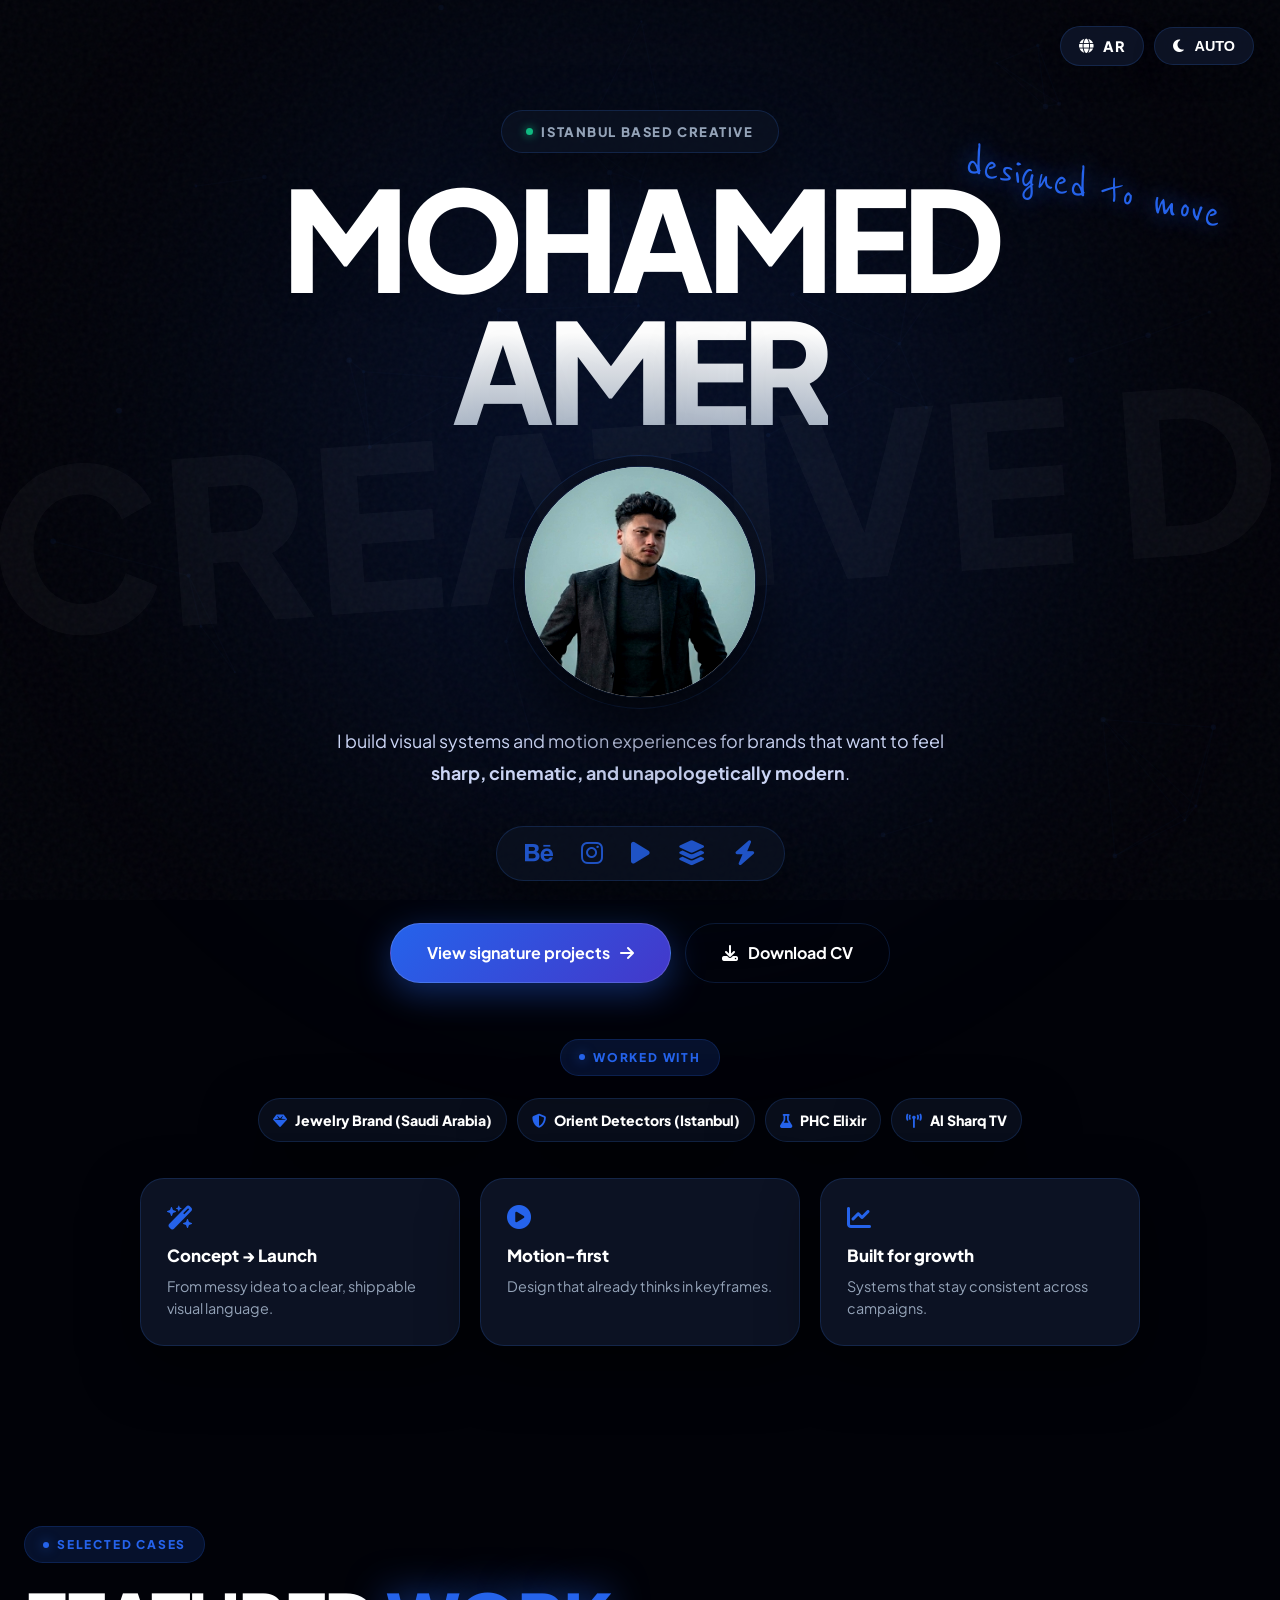
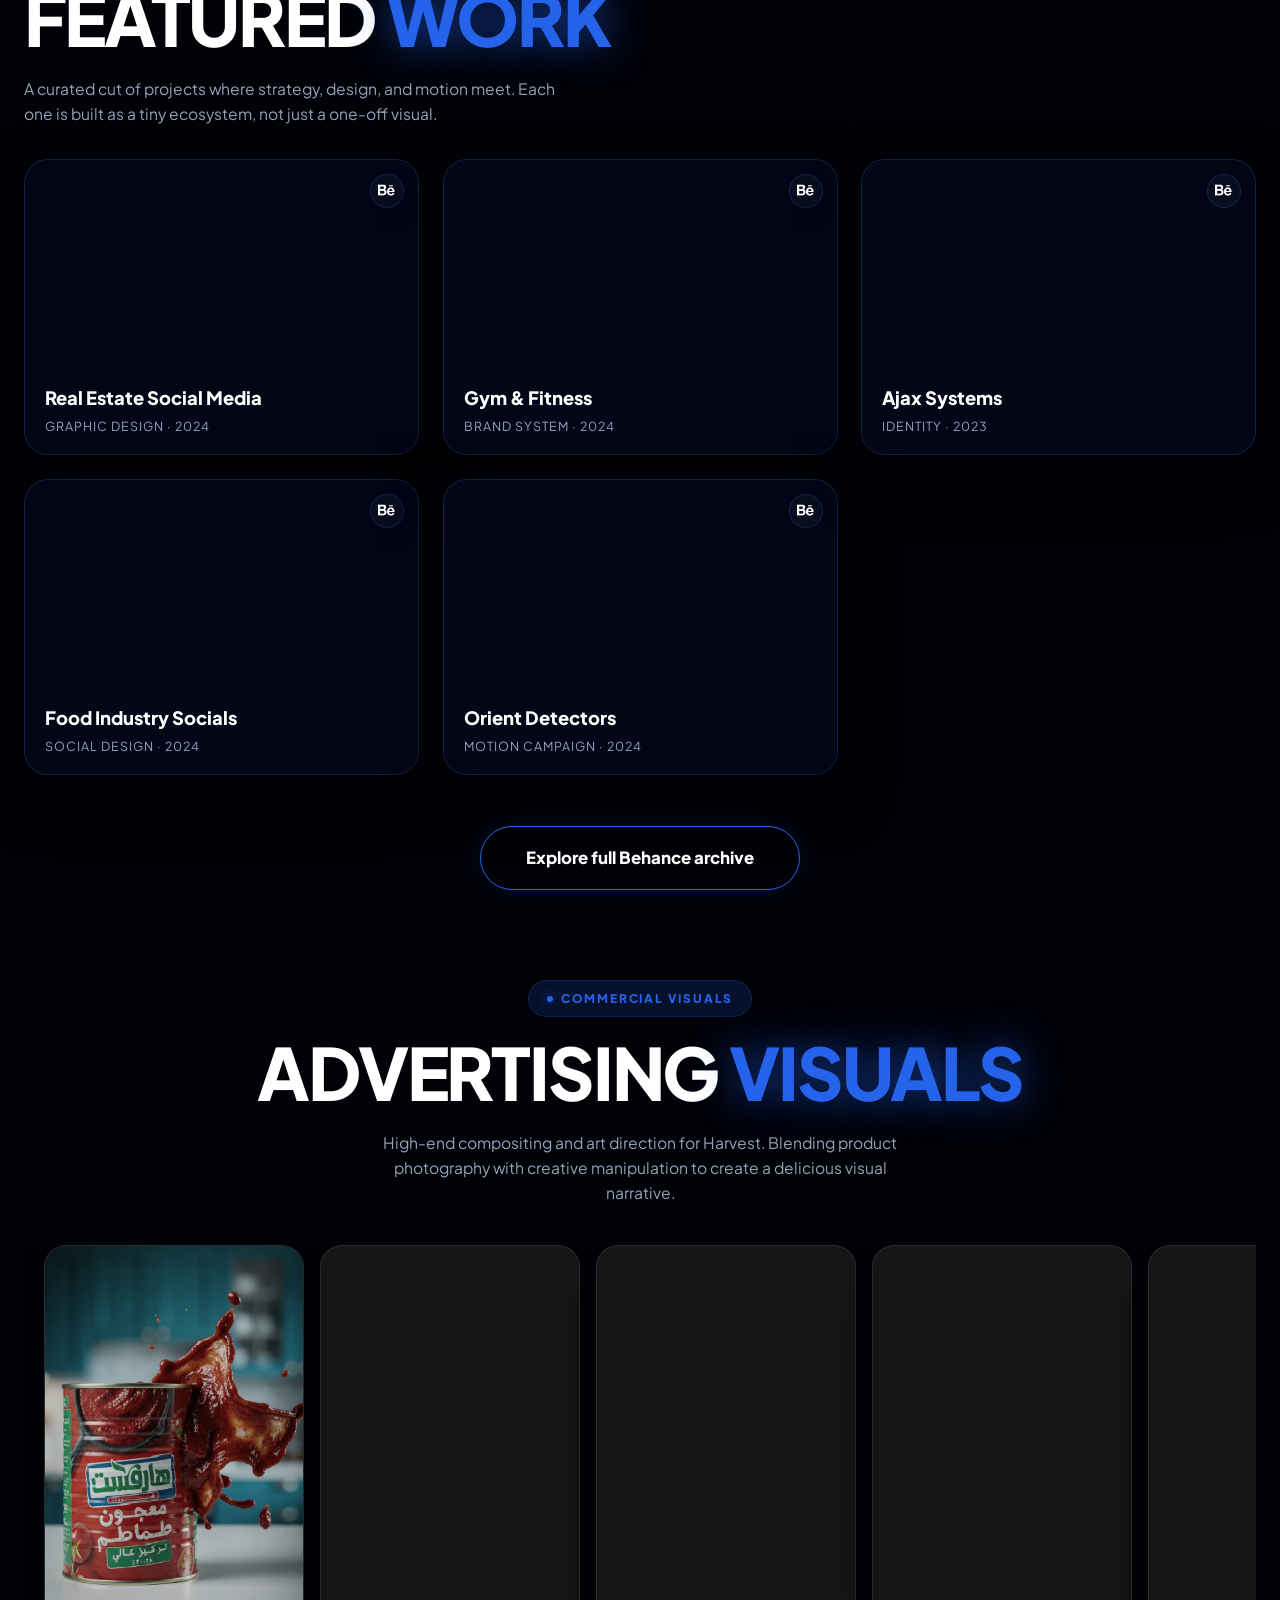
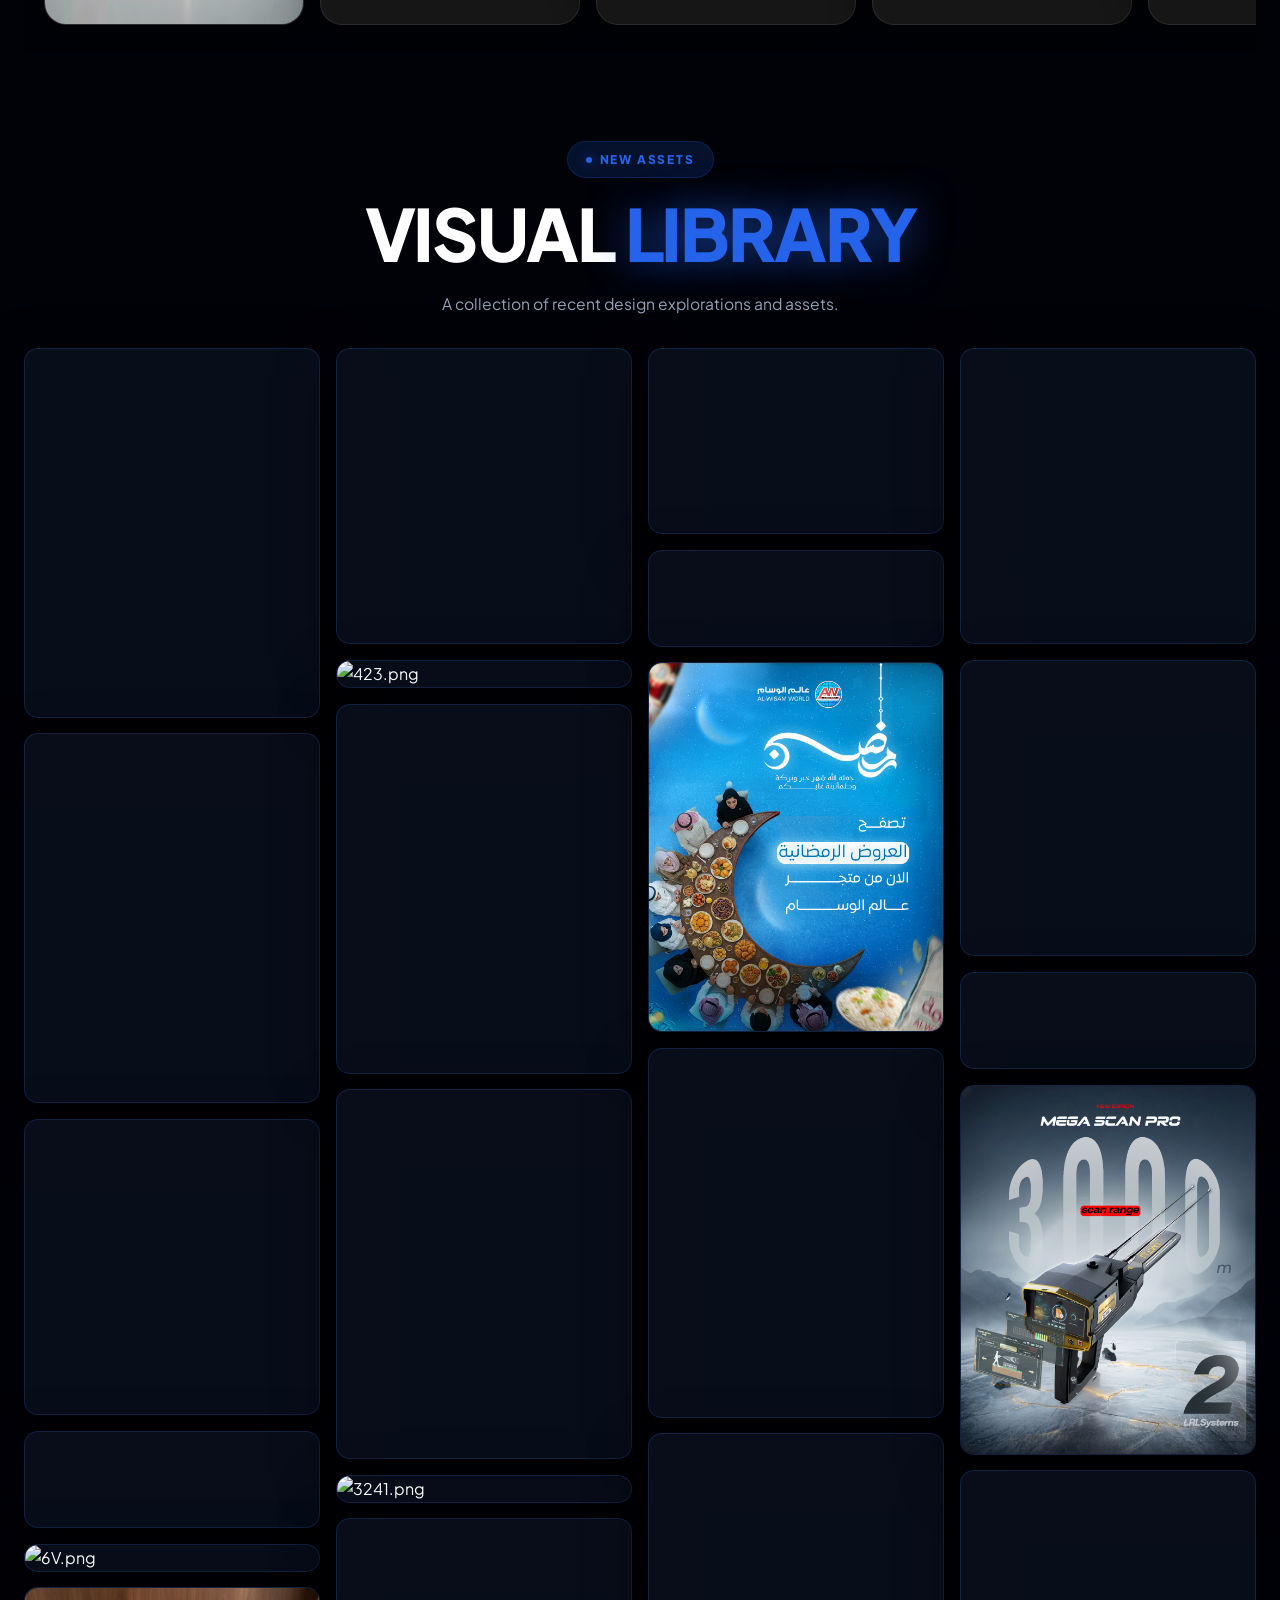
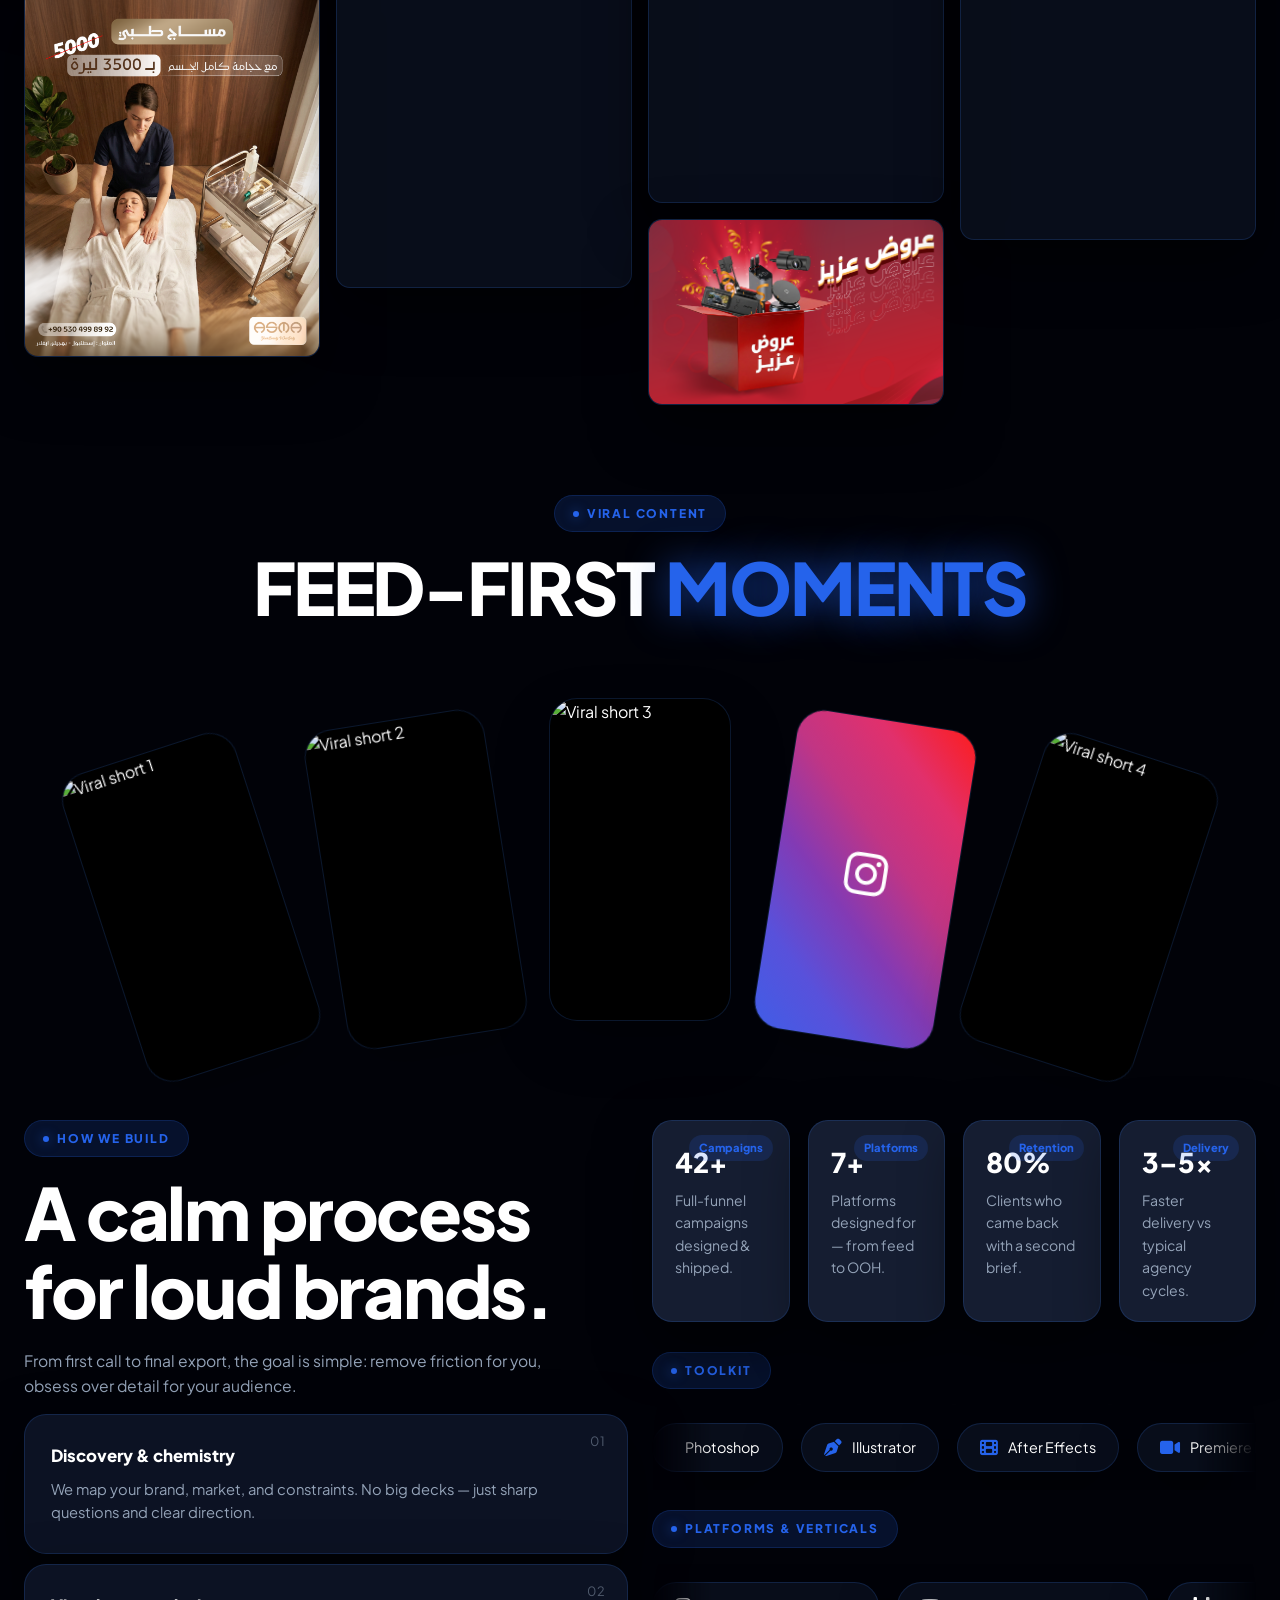
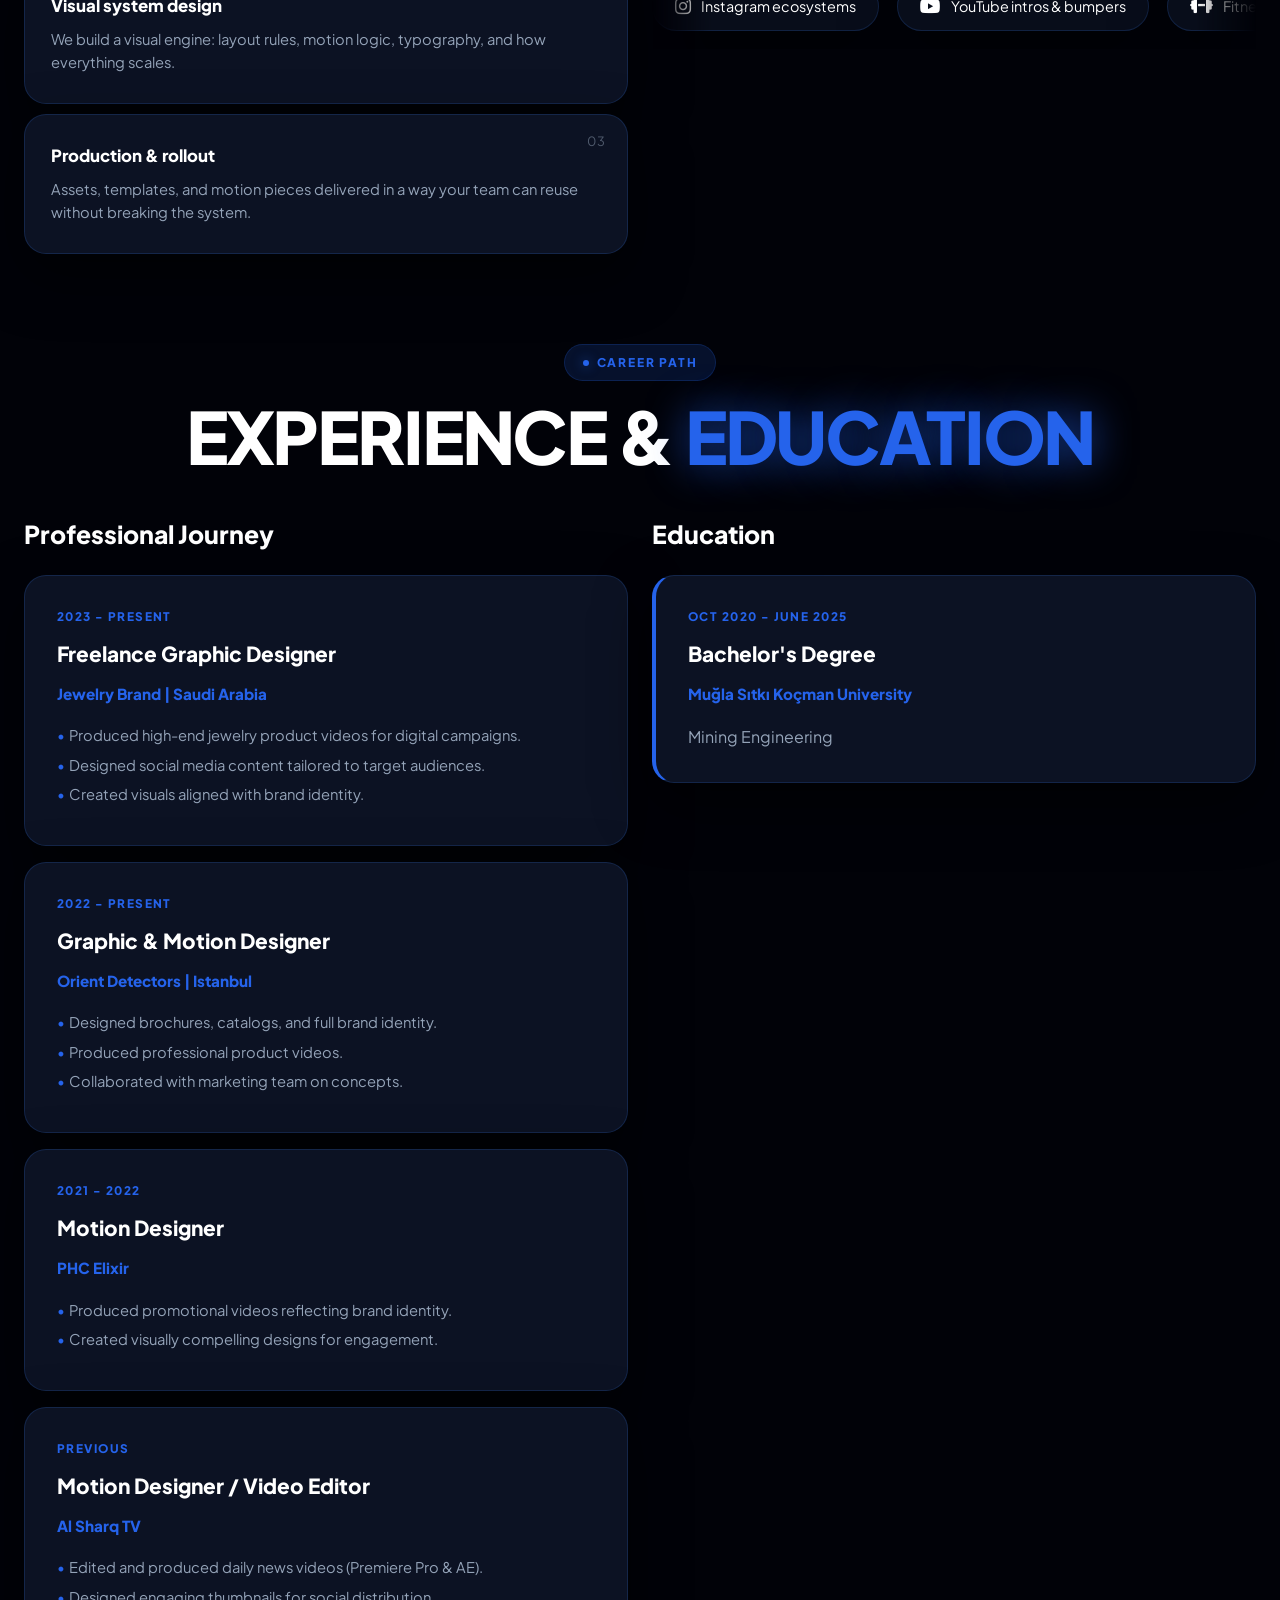
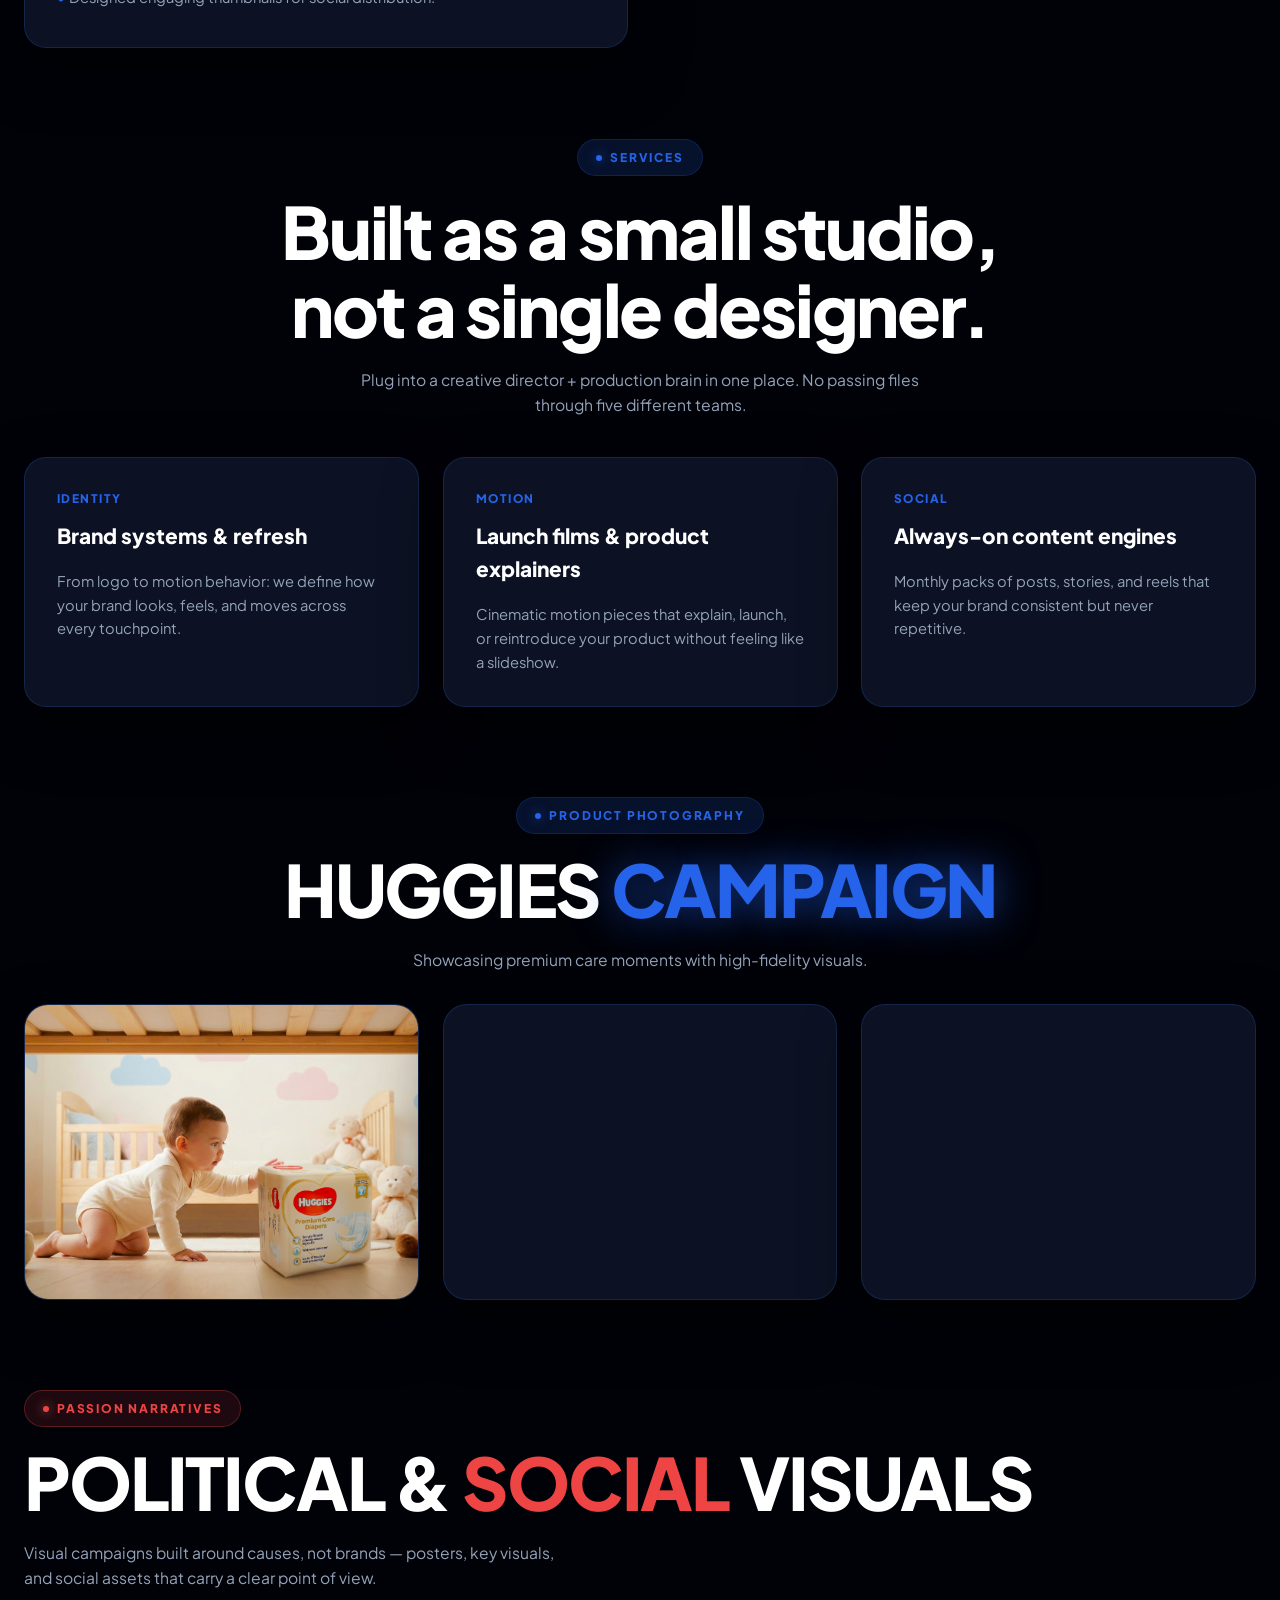
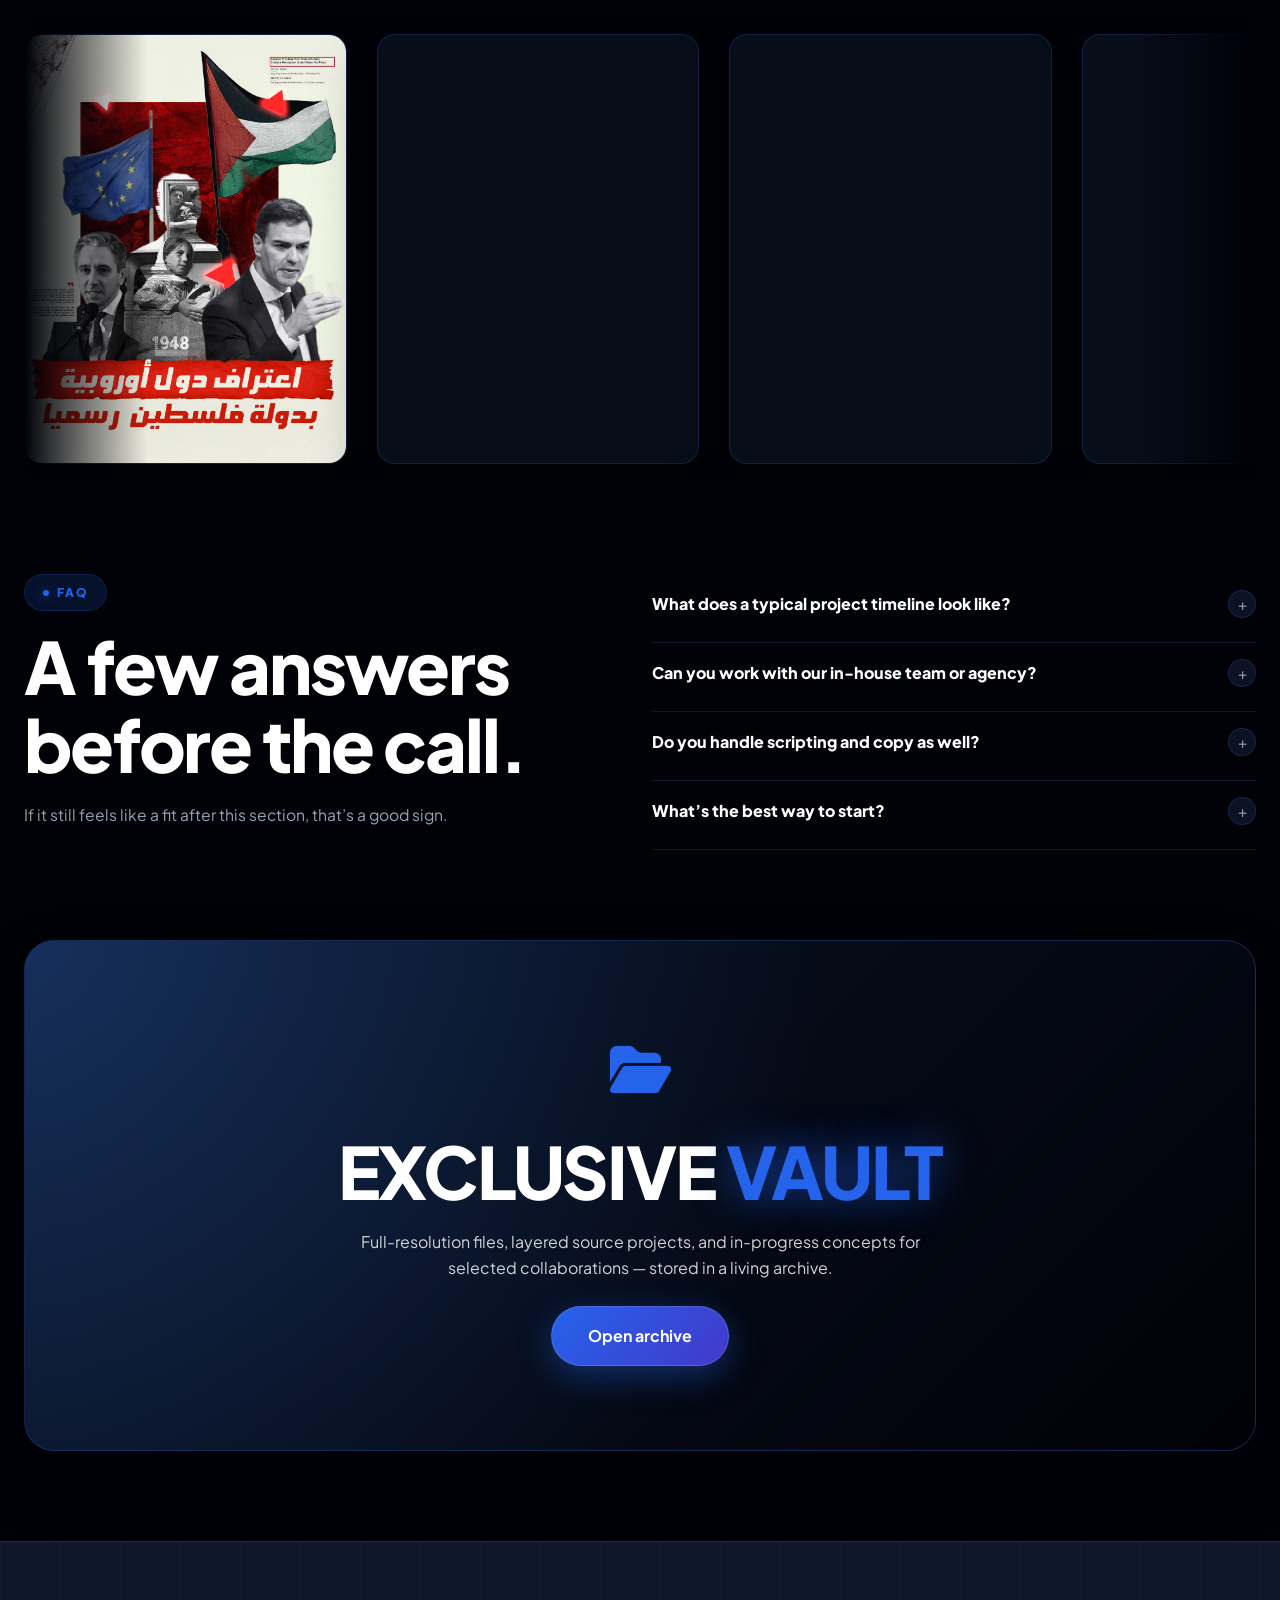
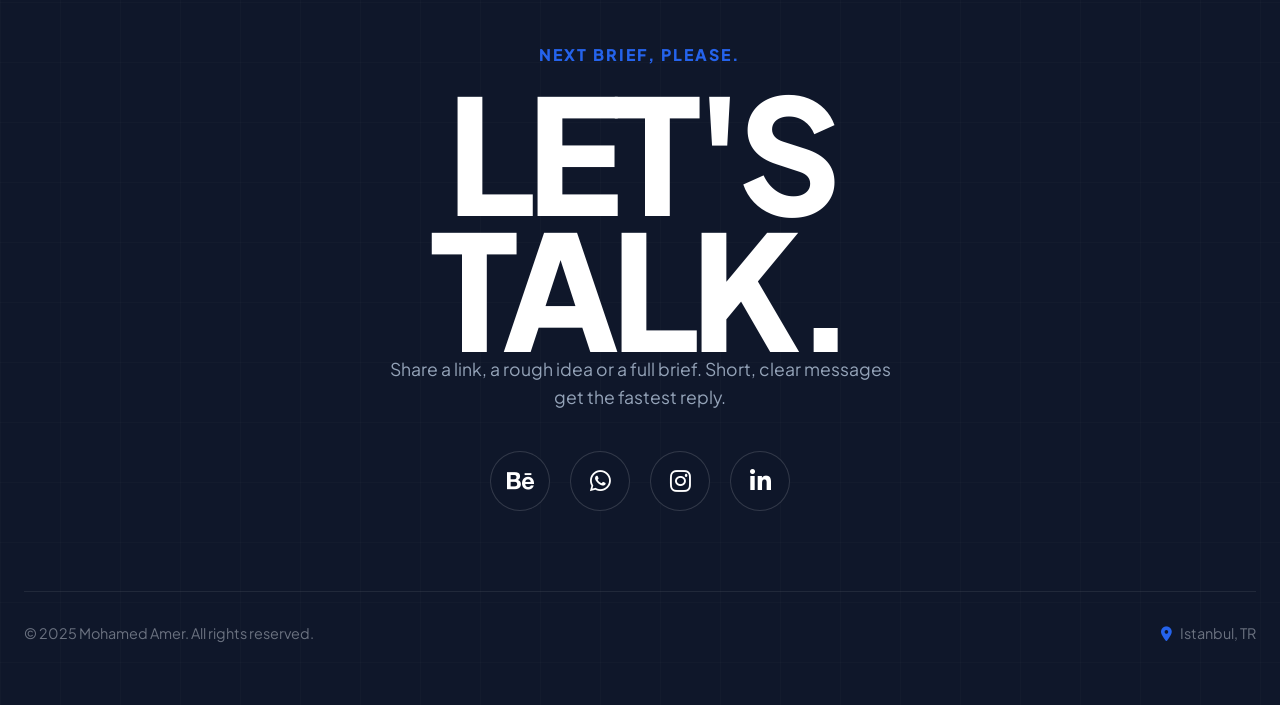
==== commit a8f2afcd: "Update index_fast.html" ====
--- a/index_fast.html
+++ b/index_fast.html
@@ -1,36 +1,45 @@
 <!DOCTYPE html>
-<html lang="ar" dir="rtl">
+<html lang="en" dir="ltr">
 <head>
   <meta charset="UTF-8" />
+
+  <!-- UPDATED: Accessibility-friendly viewport (removed user-scalable=no) -->
   <meta name="viewport" content="width=device-width, initial-scale=1.0" />
 
-  <title>محمد عامر – بورتفوليو</title>
-  <meta name="description" content="بورتفوليو محمد عامر – تصميم جرافيك وموشن." />
+  <title>Mohamed Amer – Creative Director</title>
+  <meta name="description" content="Official Portfolio of Mohamed Amer – Creative Director, Graphic & Motion Designer." />
   <meta name="author" content="Mohamed Amer" />
-  <link rel="preload" as="image" href="MINED.png" fetchpriority="high" />
-
+
+  <!-- UPDATED: Dynamic theme-color will be updated by JS based on theme -->
   <meta name="theme-color" content="#2563eb" />
 
-  <meta property="og:title" content="Mohamed Amer – Portfolio" />
-  <meta property="og:description" content="Portfolio of Mohamed Amer – Graphic & Motion Designer." />
+  <!-- UPDATED: Open Graph / Twitter for better sharing (using existing file MINED.png) -->
+  <meta property="og:title" content="Mohamed Amer – Creative Director" />
+  <meta property="og:description" content="Official Portfolio of Mohamed Amer – Creative Director, Graphic & Motion Designer." />
   <meta property="og:type" content="website" />
   <meta property="og:image" content="MINED.png" />
 
   <meta name="twitter:card" content="summary_large_image" />
-  <meta name="twitter:title" content="Mohamed Amer – Portfolio" />
-  <meta name="twitter:description" content="Portfolio of Mohamed Amer – Graphic & Motion Designer." />
+  <meta name="twitter:title" content="Mohamed Amer – Creative Director" />
+  <meta name="twitter:description" content="Official Portfolio of Mohamed Amer – Creative Director, Graphic & Motion Designer." />
   <meta name="twitter:image" content="MINED.png" />
 
   <link rel="preconnect" href="https://fonts.googleapis.com" />
   <link rel="preconnect" href="https://fonts.gstatic.com" crossorigin />
-  <link rel="preload" as="style" href="https://fonts.googleapis.com/css2?family=Plus+Jakarta+Sans:wght@300;400;500;600;700;800&family=IBM+Plex+Sans+Arabic:wght@300;400;500;700&family=Reenie+Beanie&display=swap" />
-  <link rel="stylesheet" href="https://fonts.googleapis.com/css2?family=Plus+Jakarta+Sans:wght@300;400;500;600;700;800&family=IBM+Plex+Sans+Arabic:wght@300;400;500;700&family=Reenie+Beanie&display=swap" media="print" onload="this.media='all'" />
-  <noscript><link rel="stylesheet" href="https://fonts.googleapis.com/css2?family=Plus+Jakarta+Sans:wght@300;400;500;600;700;800&family=IBM+Plex+Sans+Arabic:wght@300;400;500;700&family=Reenie+Beanie&display=swap" /></noscript>
-  <link rel="preload" as="style" href="https://cdnjs.cloudflare.com/ajax/libs/font-awesome/6.4.0/css/all.min.css" />
-  <link rel="stylesheet" href="https://cdnjs.cloudflare.com/ajax/libs/font-awesome/6.4.0/css/all.min.css" media="print" onload="this.media='all'" />
-  <noscript><link rel="stylesheet" href="https://cdnjs.cloudflare.com/ajax/libs/font-awesome/6.4.0/css/all.min.css" /></noscript>
-
+  <link
+    href="https://fonts.googleapis.com/css2?family=Plus+Jakarta+Sans:wght@300;400;500;600;700;800&family=IBM+Plex+Sans+Arabic:wght@300;400;500;700&family=Reenie+Beanie&display=swap"
+    rel="stylesheet"
+  />
+  <link
+    rel="stylesheet"
+    href="https://cdnjs.cloudflare.com/ajax/libs/font-awesome/6.4.0/css/all.min.css"
+  />
+
+  <!-- UPDATED: Small performance hint to speed up font rendering -->
   <style>
+    /* =========================================================
+       1) CORE VARIABLES + RESET (IMPROVED QUALITY + SPACING)
+       ========================================================= */
     :root {
       --bg-page: #f1f5f9;
       --bg-surface: rgba(255, 255, 255, 0.88);
@@ -55,14 +64,28 @@
       --font-hand: "Reenie Beanie", cursive;
       --font-arabic: "IBM Plex Sans Arabic", sans-serif;
 
-      --z-lang: 1500;
+      --z-nav: 1000;
+      --z-modal: 2000;
       --z-toast: 3000;
       --z-loader: 4000;
+      --z-dock: 500;
+      --z-lang: 1500;
 
       --ease-smooth: cubic-bezier(0.23, 1, 0.32, 1);
 
       --card-shadow: 0 12px 34px -8px rgba(0, 0, 0, 0.08);
       --card-shadow-strong: 0 24px 60px rgba(0,0,0,0.14);
+
+      /* UPDATED: Better spacing rhythm */
+      --space-1: 8px;
+      --space-2: 12px;
+      --space-3: 16px;
+      --space-4: 20px;
+      --space-5: 24px;
+      --space-6: 32px;
+      --space-7: 40px;
+      --space-8: 56px;
+      --space-9: 80px;
     }
 
     body.dark-mode {
@@ -87,104 +110,265 @@
     }
 
     * { box-sizing: border-box; margin: 0; padding: 0; }
-    html { scroll-behavior: smooth; overflow-x: hidden; }
+    html { scroll-behavior: smooth; font-size: 16px; overflow-x: hidden; }
+
     body {
       background-color: var(--bg-page);
       color: var(--text-main);
-      font-family: var(--font-arabic);
+      font-family: var(--font-main);
       overflow-x: hidden;
-      line-height: 1.7;
+      line-height: 1.6;
       -webkit-font-smoothing: antialiased;
       transition: background-color 0.75s ease, color 0.75s ease;
+    }
+
+    /* UPDATED: better focus for accessibility */
+    :focus-visible {
+      outline: 3px solid rgba(37, 99, 235, 0.55);
+      outline-offset: 3px;
+      border-radius: 10px;
+    }
+
+    body.menu-open { overflow: hidden; }
+
+    ::selection { background: var(--accent); color: #fff; }
+
+    /* UPDATED: remove "cursor: default" from everything (improves UX) */
+    a, button, .deck-card, .project-card, .interactive-icon-card, .harvest-card, .faq-header {
+      cursor: pointer;
+    }
+
+    a { text-decoration: none; color: inherit; }
+    a:hover, a:focus, a:active { text-decoration: none; }
+
+    /* REVEAL ANIMATIONS */
+    .reveal-on-scroll {
+      opacity: 0;
+      transform: translateY(26px);
+      transition: opacity 0.85s ease-out, transform 0.85s ease-out;
+      will-change: opacity, transform;
+    }
+    .reveal-on-scroll.is-visible { opacity: 1; transform: translateY(0); }
+
+    /* RTL MODE */
+    html[dir="rtl"] body {
+      font-family: var(--font-arabic);
       text-align: right;
     }
-    a { text-decoration: none; color: inherit; }
-    ::selection { background: var(--accent); color: #fff; }
-    :focus-visible { outline: 3px solid rgba(37, 99, 235, 0.55); outline-offset: 3px; border-radius: 10px; }
-
-    .reveal-on-scroll { opacity: 0; transform: translateY(26px); transition: opacity 0.85s ease-out, transform 0.85s ease-out; }
-    .reveal-on-scroll.is-visible { opacity: 1; transform: translateY(0); }
-
-    .container { max-width: 1320px; margin: 0 auto; padding: 0 24px; position: relative; z-index: 2; }
-    .section-spacing { margin-top: clamp(4rem, 9vh, 8rem); margin-bottom: clamp(4rem, 9vh, 8rem); }
-
-    .grid-standard { display: grid; grid-template-columns: repeat(12, 1fr); gap: 24px; }
+
+    /* =========================================================
+       2) LAYOUT UTILITIES (IMPROVED)
+       ========================================================= */
+    .container {
+      max-width: 1320px;
+      margin: 0 auto;
+      padding: 0 24px;
+      position: relative;
+      z-index: 2;
+    }
+
+    /* UPDATED: smoother spacing scale */
+    .section-spacing {
+      margin-top: clamp(4.5rem, 10vh, 9rem);
+      margin-bottom: clamp(4.5rem, 10vh, 9rem);
+    }
+
+    .grid-standard {
+      display: grid;
+      grid-template-columns: repeat(12, 1fr);
+      gap: 24px;
+    }
+
     .col-span-12 { grid-column: span 12; }
+    .col-span-8 { grid-column: span 8; }
     .col-span-6 { grid-column: span 6; }
     .col-span-4 { grid-column: span 4; }
-    @media (max-width: 1024px) { .col-span-6, .col-span-4 { grid-column: span 12; } }
+
+    @media (max-width: 1024px) {
+      .col-span-8, .col-span-4, .col-span-6 { grid-column: span 12; }
+    }
+
+    .masonry-grid {
+      column-count: 3;
+      column-gap: 24px;
+    }
+    .masonry-item {
+      break-inside: avoid;
+      margin-bottom: 24px;
+      display: block;
+    }
+    @media (max-width: 1024px) { .masonry-grid { column-count: 2; } }
+    @media (max-width: 768px) { .masonry-grid { column-count: 1; } }
 
     .label {
-      display: inline-flex; align-items: center; gap: 8px;
-      font-size: 0.75rem; font-weight: 800; text-transform: uppercase;
-      letter-spacing: 0.12em; color: var(--accent);
-      margin-bottom: 16px; background: var(--accent-soft);
-      padding: 8px 18px; border-radius: var(--radius-full);
+      display: inline-flex;
+      align-items: center;
+      gap: 8px;
+      font-size: 0.75rem;
+      font-weight: 800;
+      text-transform: uppercase;
+      letter-spacing: 0.15em;
+      color: var(--accent);
+      margin-bottom: 16px;
+      background: var(--accent-soft);
+      padding: 8px 18px;
+      border-radius: var(--radius-full);
       border: 1px solid rgba(37, 99, 235, 0.2);
     }
-    .label-dot { width: 6px; height: 6px; border-radius: 999px; background: var(--accent); box-shadow: 0 0 12px var(--accent-glow); }
-
-    .title-lg { font-size: clamp(2.2rem, 5.3vw, 4.2rem); font-weight: 900; line-height: 1.08; margin-bottom: 1rem; letter-spacing: -0.03em; }
-    .section-subtitle { font-size: 1rem; color: var(--text-muted); max-width: 640px; }
-    .accent-text { color: var(--accent); text-shadow: 0 0 40px var(--accent-glow); }
-
+    .label-dot {
+      width: 6px; height: 6px;
+      border-radius: 999px;
+      background: var(--accent);
+      box-shadow: 0 0 12px var(--accent-glow);
+    }
+
+    .title-lg {
+      font-size: clamp(2.4rem, 5.7vw, 4.5rem);
+      font-weight: 900;
+      line-height: 1.08;
+      margin-bottom: 1.2rem;
+      letter-spacing: -0.03em;
+    }
+    .section-subtitle {
+      font-size: 0.98rem;
+      color: var(--text-muted);
+      max-width: 560px;
+    }
+    .accent-text {
+      color: var(--accent);
+      text-shadow: 0 0 40px var(--accent-glow);
+    }
+
+    /* BACKGROUND EFFECTS */
     .ambient-light {
-      position: fixed; top: 50%; left: 50%;
+      position: fixed;
+      top: 50%; left: 50%;
       width: 120vw; height: 120vh;
       transform: translate(-50%, -50%);
       z-index: 0; pointer-events: none;
       background: radial-gradient(circle at center, var(--accent-soft), transparent 62%);
       filter: blur(95px);
     }
-    #canvas-bg { position: fixed; inset: 0; z-index: 0; pointer-events: none; opacity: 0.18; }
-    body.dark-mode #canvas-bg { opacity: 0.28; mix-blend-mode: screen; }
+
+    /* UPDATED: softer canvas in light mode */
+    #canvas-bg {
+      position: fixed; inset: 0; z-index: 0;
+      pointer-events: none;
+      opacity: 0.18;
+      mix-blend-mode: normal;
+    }
+    body.dark-mode #canvas-bg {
+      opacity: 0.28;
+      mix-blend-mode: screen;
+    }
+
     .noise-overlay {
       position: fixed; inset: 0;
       background: url("data:image/svg+xml,%3Csvg viewBox='0 0 200 200' xmlns='http://www.w3.org/2000/svg'%3E%3Cfilter id='noiseFilter'%3E%3CfeTurbulence type='fractalNoise' baseFrequency='0.9' numOctaves='3' stitchTiles='stitch'/%3E%3C/filter%3E%3Crect width='100%25' height='100%25' filter='url(%23noiseFilter)' opacity='0.04'/%3E%3C/svg%3E");
       pointer-events: none; z-index: 1;
     }
 
+    /* =========================================================
+       3) TOP FLOATING BUTTONS (LANG + THEME)
+       ========================================================= */
     .top-floating-controls {
-      position: fixed; top: 22px; left: 22px;
+      position: fixed;
+      top: 26px;
+      right: 26px;
       z-index: var(--z-lang);
-      display: flex; gap: 10px; align-items: center;
-    }
-    html[dir="ltr"] .top-floating-controls { left: auto; right: 22px; }
+      display: flex;
+      gap: 10px;
+      align-items: center;
+    }
+
+    html[dir="rtl"] .top-floating-controls {
+      right: auto;
+      left: 26px;
+      flex-direction: row-reverse;
+    }
+
     .pill-btn {
       background: var(--bg-surface-soft);
-      backdrop-filter: blur(12px); -webkit-backdrop-filter: blur(12px);
+      backdrop-filter: blur(12px);
+      -webkit-backdrop-filter: blur(12px);
       border: 1px solid var(--border-color);
       padding: 10px 18px;
       border-radius: 999px;
-      display: inline-flex; align-items: center; gap: 10px;
+      display: inline-flex;
+      align-items: center;
+      gap: 10px;
       color: var(--text-main);
-      font-weight: 800; font-size: 0.92rem;
+      font-weight: 800;
+      font-size: 0.9rem;
       transition: all 0.25s var(--ease-smooth);
       box-shadow: 0 12px 28px rgba(0,0,0,0.10);
       user-select: none;
     }
-    .pill-btn:hover { background: var(--accent-soft); border-color: var(--accent); transform: translateY(-2px); color: var(--accent); }
-
+    .pill-btn:hover {
+      background: var(--accent-soft);
+      border-color: var(--accent);
+      transform: translateY(-2px);
+      color: var(--accent);
+    }
+    .lang-text { font-family: var(--font-main); letter-spacing: 0.06em; }
+
+    /* =========================================================
+       4) BUTTONS (IMPROVED)
+       ========================================================= */
     .btn-primary, .btn-glass {
-      padding: 16px 34px; border-radius: var(--radius-full);
-      font-size: 1rem; font-weight: 800;
-      display: inline-flex; align-items: center; justify-content: center;
+      padding: 16px 36px;
+      border-radius: var(--radius-full);
+      font-size: 1rem;
+      font-weight: 700;
+      display: inline-flex;
+      align-items: center;
+      justify-content: center;
       gap: 10px;
       transition: all 0.3s var(--ease-smooth);
-      position: relative; overflow: hidden; isolation: isolate;
+      position: relative;
+      overflow: hidden;
+      isolation: isolate;
       min-height: 52px;
     }
+
+    .btn-primary::before, .btn-glass::before {
+      content: "";
+      position: absolute;
+      inset: 0;
+      background: radial-gradient(circle at 0% 0%, rgba(255,255,255,0.22), transparent 58%);
+      opacity: 0;
+      transition: opacity 0.3s;
+      z-index: -1;
+    }
+
     .btn-primary {
       background: linear-gradient(135deg, #2563eb, #4338ca);
       color: #fff;
       box-shadow: 0 10px 34px rgba(37, 99, 235, 0.40);
       border: 1px solid rgba(255,255,255,0.14);
     }
-    .btn-primary:hover { transform: translateY(-3px); box-shadow: 0 16px 44px rgba(37, 99, 235, 0.58); }
-    .btn-glass { background: transparent; border: 1px solid var(--border-color); color: var(--text-main); }
-    .btn-glass:hover { background: var(--bg-surface-hover); border-color: var(--text-main); transform: translateY(-2px); box-shadow: 0 10px 25px rgba(0,0,0,0.06); }
-
-    /* HERO */
+    .btn-primary:hover {
+      transform: translateY(-3px);
+      box-shadow: 0 16px 44px rgba(37, 99, 235, 0.58);
+    }
+
+    .btn-primary:hover::before, .btn-glass:hover::before { opacity: 1; }
+
+    .btn-glass {
+      background: transparent;
+      border: 1px solid var(--border-color);
+      color: var(--text-main);
+    }
+    .btn-glass:hover {
+      background: var(--bg-surface-hover);
+      border-color: var(--text-main);
+      transform: translateY(-2px);
+      box-shadow: 0 10px 25px rgba(0,0,0,0.06);
+    }
+
+    /* =========================================================
+       5) HERO (IMPROVED SPACING + CLEAN)
+       ========================================================= */
     .hero-radical {
       position: relative;
       min-height: 100vh;
@@ -197,6 +381,7 @@
       padding-bottom: 90px;
       overflow: hidden;
     }
+
     .hero-ticker-bg {
       position: absolute;
       top: 35%;
@@ -204,7 +389,7 @@
       width: 100%;
       white-space: nowrap;
       opacity: 0.03;
-      font-size: 12rem;
+      font-size: 14rem;
       font-weight: 900;
       text-transform: uppercase;
       font-family: 'Plus Jakarta Sans', sans-serif;
@@ -219,52 +404,79 @@
       0%   { transform: translateX(0) rotate(-4deg) translateY(-50%); }
       100% { transform: translateX(-50%) rotate(-4deg) translateY(-50%); }
     }
-    .hero-center-content { position: relative; z-index: 5; width: 100%; max-width: 1100px; display: flex; flex-direction: column; align-items: center; gap: 18px; }
+
+    .hero-center-content {
+      position: relative;
+      z-index: 5;
+      width: 100%;
+      max-width: 1100px;
+      display: flex;
+      flex-direction: column;
+      align-items: center;
+      gap: 18px;
+    }
+
     .hero-status-pill {
-      display: inline-flex; align-items: center; gap: 8px;
-      padding: 10px 24px; border-radius: 50px;
-      background: var(--bg-surface); border: 1px solid var(--border-color);
+      display: inline-flex;
+      align-items: center;
+      gap: 8px;
+      padding: 10px 24px;
+      border-radius: 50px;
+      background: var(--bg-surface);
+      border: 1px solid var(--border-color);
       backdrop-filter: blur(10px);
-      font-size: 0.86rem; color: var(--text-muted);
-      font-weight: 800; letter-spacing: 0.10em;
+      font-size: 0.82rem;
+      color: var(--text-muted);
+      font-weight: 800;
+      letter-spacing: 0.12em;
       text-transform: uppercase;
       transition: 0.25s;
       box-shadow: var(--card-shadow);
     }
+    .hero-status-pill:hover { border-color: var(--accent); background: var(--accent-soft); color: var(--accent); }
     .hero-status-dot { width: 7px; height: 7px; background: #10b981; border-radius: 50%; box-shadow: 0 0 10px #10b981; }
+
     .hero-title-block { position: relative; margin-bottom: 6px; }
+
     .hero-name-massive {
-      font-size: clamp(3.6rem, 10vw, 8.2rem);
+      font-size: clamp(3.9rem, 11vw, 8.7rem);
       line-height: 0.95;
       font-weight: 900;
       letter-spacing: -0.05em;
       color: var(--text-main);
       display: block;
       text-shadow: 0 12px 44px rgba(0,0,0,0.06);
-      font-family: "Plus Jakarta Sans", sans-serif;
     }
     .hero-name-accent {
       background: linear-gradient(to bottom, var(--text-main) 30%, var(--text-muted) 100%);
       -webkit-background-clip: text;
       -webkit-text-fill-color: transparent;
     }
+
     .hero-hand-script {
-      font-family: var(--font-hand);
-      font-size: clamp(2rem, 4vw, 2.8rem);
+      font-family: 'Reenie Beanie', cursive;
+      font-size: clamp(2rem, 4vw, 3rem);
       color: var(--accent);
       position: absolute;
       top: -20px;
-      left: -34px;
-      transform: rotate(-12deg);
+      right: -34px;
+      transform: rotate(12deg);
       z-index: 3;
       text-shadow: 0 0 22px var(--accent-glow);
       white-space: nowrap;
     }
-    html[dir="ltr"] .hero-hand-script { left: auto; right: -34px; transform: rotate(12deg); }
-
-    .hero-visual-wrapper { position: relative; width: 230px; height: 230px; margin: 8px 0 10px; z-index: 5; }
+    html[dir="rtl"] .hero-hand-script { right: auto; left: -34px; transform: rotate(-12deg); }
+
+    .hero-visual-wrapper {
+      position: relative;
+      width: 230px;
+      height: 230px;
+      margin: 8px 0 10px;
+      z-index: 5;
+    }
     .hero-visual-frame {
-      position: absolute; top: -12px; left: -12px; right: -12px; bottom: -12px;
+      position: absolute;
+      top: -12px; left: -12px; right: -12px; bottom: -12px;
       border-radius: 50%;
       background: linear-gradient(180deg, var(--bg-surface) 0%, rgba(0,0,0,0.05) 100%);
       border: 1px solid var(--border-color);
@@ -272,46 +484,123 @@
       z-index: 1;
     }
     .hero-visual-floating {
-      position: relative; width: 100%; height: 100%;
-      border-radius: 50%; overflow: hidden;
+      position: relative;
+      width: 100%;
+      height: 100%;
+      border-radius: 50%;
+      overflow: hidden;
       z-index: 2;
       box-shadow: var(--card-shadow-strong), 0 0 0 1px var(--border-color);
       animation: float-vertical 6s ease-in-out infinite;
       background: var(--text-main);
     }
-    .portal-img { width: 100%; height: 100%; object-fit: cover; transition: transform 0.5s ease; filter: contrast(1.10) brightness(1.05); }
+    .portal-img {
+      width: 100%; height: 100%;
+      object-fit: cover;
+      transition: transform 0.5s ease;
+      filter: contrast(1.12) brightness(1.06);
+    }
     .hero-visual-floating:hover .portal-img { transform: scale(1.06); }
-    @keyframes float-vertical { 0%, 100% { transform: translateY(0); } 50% { transform: translateY(-14px); } }
-
-    .hero-desc-central { max-width: 700px; margin: 0 auto 10px; font-size: 1.1rem; color: var(--text-soft); line-height: 1.8; }
-    .hero-actions-bar { display: flex; gap: 14px; justify-content: center; flex-wrap: wrap; margin: 10px 0 18px; }
-    .worked-with { margin-top: 10px; width: 100%; max-width: 1100px; }
-    .worked-with .chips { display: flex; flex-wrap: wrap; gap: 10px; justify-content: center; margin-top: 12px; }
-    .chip {
-      padding: 10px 14px; border-radius: 999px;
+    @keyframes float-vertical {
+      0%, 100% { transform: translateY(0); }
+      50% { transform: translateY(-14px); }
+    }
+
+    .hero-desc-central {
+      max-width: 650px;
+      margin: 0 auto 10px;
+      font-size: 1.12rem;
+      color: var(--text-soft);
+      line-height: 1.75;
+    }
+
+    .hero-expressive-icons {
+      display: flex;
+      justify-content: center;
+      gap: 28px;
+      margin: 10px 0 14px;
+      position: relative;
+      z-index: 4;
+      padding: 14px 28px;
+      background: var(--bg-surface);
+      border-radius: 100px;
       border: 1px solid var(--border-color);
-      background: var(--bg-surface);
-      font-weight: 800;
-      font-size: 0.92rem;
-      color: var(--text-main);
+      backdrop-filter: blur(5px);
       box-shadow: var(--card-shadow);
-      display: inline-flex; align-items: center; gap: 8px;
-    }
-    .chip i { color: var(--accent); }
+    }
+    .hero-icon-item {
+      font-size: 1.55rem;
+      color: var(--accent);
+      transition: 0.3s cubic-bezier(0.34, 1.56, 0.64, 1);
+      opacity: 0.82;
+    }
+    .hero-icon-item:hover {
+      transform: translateY(-5px) scale(1.18);
+      opacity: 1;
+      text-shadow: 0 0 16px var(--accent);
+    }
+
+    .hero-actions-bar {
+      display: flex;
+      gap: 14px;
+      justify-content: center;
+      position: relative;
+      z-index: 4;
+      margin: 10px 0 20px;
+      flex-wrap: wrap;
+    }
+
+    .hero-bottom-grid {
+      display: grid;
+      grid-template-columns: repeat(3, 1fr);
+      gap: 20px;
+      width: 100%;
+      max-width: 1000px;
+      margin: 18px auto 0;
+      position: relative;
+      z-index: 4;
+    }
+    @media (max-width: 768px) { .hero-bottom-grid { grid-template-columns: 1fr; gap: 16px; } }
+
+    .hero-feature-card {
+      background: var(--bg-surface-soft);
+      border: 1px solid var(--border-color);
+      padding: 26px;
+      border-radius: 24px;
+      text-align: left;
+      transition: 0.3s;
+      backdrop-filter: blur(6px);
+      box-shadow: var(--card-shadow);
+    }
+    html[dir="rtl"] .hero-feature-card { text-align: right; }
+
+    .hero-feature-card:hover {
+      background: var(--bg-surface-hover);
+      border-color: var(--accent);
+      transform: translateY(-5px);
+      box-shadow: 0 18px 48px rgba(37, 99, 235, 0.16);
+    }
+    .hf-icon { font-size: 1.5rem; color: var(--accent); margin-bottom: 14px; display: inline-block; }
+    .hf-title { color: var(--text-main); font-weight: 800; font-size: 1.05rem; margin-bottom: 6px; }
+    .hf-desc { color: var(--text-muted); font-size: 0.9rem; line-height: 1.5; }
 
     @media (max-width: 600px) {
       .hero-actions-bar { flex-direction: column; width: 100%; max-width: 340px; }
-      .hero-name-massive { font-size: 15vw; }
-      .hero-hand-script { position: relative; top: auto; left: auto; right: auto; transform: rotate(0); display: block; margin-top: -8px; margin-bottom: 12px; text-align: center; }
+      .hero-name-massive { font-size: 15.8vw; }
+      .hero-hand-script {
+        position: relative; top: auto; right: auto; left: auto;
+        transform: rotate(0);
+        display: block;
+        margin-top: -8px;
+        margin-bottom: 12px;
+        text-align: center;
+      }
       .hero-visual-wrapper { width: 185px; height: 185px; }
     }
 
-    /* WORK (Behance embeds) */
-    .masonry-grid { column-count: 3; column-gap: 24px; }
-    .masonry-item { break-inside: avoid; margin-bottom: 24px; display: block; }
-    @media (max-width: 1024px) { .masonry-grid { column-count: 2; } }
-    @media (max-width: 768px) { .masonry-grid { column-count: 1; } }
-
+    /* =========================================================
+       6) WORK – BEHANCE EMBEDS (IMPROVED)
+       ========================================================= */
     .project-card {
       background: var(--bg-surface);
       border: 1px solid var(--border-color);
@@ -322,31 +611,64 @@
       transition: all 0.38s var(--ease-smooth);
       box-shadow: var(--card-shadow);
     }
-    .project-card:hover { border-color: var(--accent); transform: translateY(-10px); box-shadow: 0 24px 60px rgba(37, 99, 235, 0.18); }
-    .project-embed-wrapper { width: 100%; aspect-ratio: 4/3; position: relative; overflow: hidden; background: #e2e8f0; }
+    .project-card:hover {
+      border-color: var(--accent);
+      transform: translateY(-10px);
+      box-shadow: 0 24px 60px rgba(37, 99, 235, 0.18);
+    }
+    .project-embed-wrapper {
+      width: 100%;
+      aspect-ratio: 4/3;
+      position: relative;
+      overflow: hidden;
+      background: #e2e8f0;
+    }
     body.dark-mode .project-embed-wrapper { background: #020617; }
-    .project-embed-wrapper iframe { width: 100%; height: 100%; border: 0; display: block; pointer-events: none; }
+    .project-embed-wrapper iframe {
+      width: 100%;
+      height: 100%;
+      border: 0;
+      display: block;
+      pointer-events: none;
+    }
     .project-info-overlay {
       padding: 22px 20px 18px;
       background: linear-gradient(to top, var(--bg-surface) 58%, transparent);
-      position: absolute; bottom: 0; left: 0; width: 100%;
-      text-align: right;
-    }
-    html[dir="ltr"] .project-info-overlay { text-align: left; }
-    body.dark-mode .project-info-overlay { background: linear-gradient(to top, #020617, rgba(2, 6, 23, 0.35)); }
+      position: absolute;
+      bottom: 0; left: 0; width: 100%;
+    }
+    body.dark-mode .project-info-overlay {
+      background: linear-gradient(to top, #020617, rgba(2, 6, 23, 0.35));
+    }
     .project-title { font-size: 1.15rem; font-weight: 900; margin-bottom: 4px; color: var(--text-main); }
     .project-cat { font-size: 0.78rem; color: var(--text-muted); text-transform: uppercase; letter-spacing: 0.08em; }
+
     .project-open-icon {
-      position: absolute; top: 14px; left: 14px;
-      width: 34px; height: 34px; border-radius: 9999px;
-      background: var(--bg-surface); border: 1px solid var(--border-color);
-      display: flex; align-items: center; justify-content: center;
-      color: var(--text-main); font-size: 0.95rem; z-index: 4;
+      position: absolute;
+      top: 14px;
+      right: 14px;
+      width: 34px;
+      height: 34px;
+      border-radius: 9999px;
+      background: var(--bg-surface);
+      border: 1px solid var(--border-color);
+      display: flex;
+      align-items: center;
+      justify-content: center;
+      color: var(--text-main);
+      font-size: 0.95rem;
+      z-index: 4;
       transition: all 0.3s var(--ease-smooth);
       box-shadow: 0 8px 18px rgba(0,0,0,0.10);
     }
-    html[dir="ltr"] .project-open-icon { left: auto; right: 14px; }
-    .project-open-icon:hover { background: var(--accent); border-color: var(--accent); color: #fff; box-shadow: 0 0 24px rgba(37, 99, 235, 0.55); transform: translateY(-2px); }
+    .project-open-icon:hover {
+      background: var(--accent);
+      border-color: var(--accent);
+      color: #fff;
+      box-shadow: 0 0 24px rgba(37, 99, 235, 0.55);
+      transform: translateY(-2px);
+    }
+    html[dir="rtl"] .project-open-icon { right: auto; left: 14px; }
 
     .behance-cta-wrapper { margin-top: 50px; display: flex; justify-content: center; }
     .behance-cta {
@@ -359,95 +681,106 @@
       box-shadow: 0 0 22px rgba(37, 99, 235, 0.12);
       transition: 0.3s;
     }
-    .behance-cta:hover { background: var(--accent); color: #fff; box-shadow: 0 0 54px rgba(37, 99, 235, 0.42); transform: translateY(-2px) scale(1.02); }
-
-    /* SERVICES / EXPERIENCE / PROCESS cards */
-    .service-card, .timeline-card, .process-card, .stat-card {
-      padding: 28px;
-      background: var(--bg-surface-soft);
-      border: 1px solid var(--border-color);
-      border-radius: 22px;
-      transition: 0.3s;
-      box-shadow: var(--card-shadow);
-    }
-    .service-card:hover, .timeline-card:hover, .process-card:hover, .stat-card:hover {
-      border-color: var(--accent);
-      background: var(--bg-surface-hover);
-      transform: translateY(-4px);
-      box-shadow: 0 22px 55px rgba(37, 99, 235, 0.14);
-    }
-    .service-tag, .timeline-period { font-size: 0.74rem; text-transform: uppercase; letter-spacing: 0.12em; color: var(--accent); font-weight: 900; }
-    .timeline-card h3 { font-size: 1.25rem; margin-bottom: 2px; color: var(--text-main); font-weight: 900; }
-    .timeline-company { color: var(--accent); font-weight: 900; font-size: 0.95rem; margin-bottom: 8px; }
-    .timeline-desc { color: var(--text-muted); font-size: 0.95rem; list-style: none; padding: 0; }
-    .timeline-desc li { margin-bottom: 6px; position: relative; padding-right: 14px; }
-    html[dir="ltr"] .timeline-desc li { padding-right: 0; padding-left: 14px; }
-    .timeline-desc li::before { content: "•"; position: absolute; right: 0; color: var(--accent); }
-    html[dir="ltr"] .timeline-desc li::before { right: auto; left: 0; }
-
-    .process-card { position: relative; overflow: hidden; display: flex; flex-direction: column; gap: 8px; }
-    .process-card::before { content: attr(data-step); position: absolute; top: 16px; left: 20px; font-size: 0.8rem; color: var(--text-muted); letter-spacing: 0.12em; opacity: 0.5; }
-    html[dir="ltr"] .process-card::before { left: auto; right: 20px; }
-    .process-title { font-size: 1.05rem; font-weight: 900; color: var(--text-main); }
-    .process-body { font-size: 0.95rem; color: var(--text-muted); }
-
-    .stats-grid { display: grid; grid-template-columns: repeat(4, minmax(0, 1fr)); gap: 18px; }
-    @media (max-width: 900px) { .stats-grid { grid-template-columns: repeat(2, minmax(0, 1fr)); } }
-    @media (max-width: 600px) { .stats-grid { grid-template-columns: minmax(0, 1fr); } }
-    .stat-number { font-size: 1.7rem; font-weight: 900; color: var(--text-main); }
-    .stat-label { font-size: 0.92rem; color: var(--text-muted); }
-    .stat-pill {
-      position: absolute; top: 14px; left: 16px;
-      font-size: 0.7rem; padding: 4px 10px; border-radius: 999px;
-      background: var(--accent-soft); color: var(--accent); font-weight: 900;
-    }
-    html[dir="ltr"] .stat-pill { left: auto; right: 16px; }
-    .stat-card { position: relative; }
-
-    /* HARVEST horizontal */
-    .harvest-container { width: 100%; margin-top: 40px; overflow-x: auto; white-space: nowrap; padding-bottom: 20px; scrollbar-width: none; }
+    .behance-cta:hover {
+      background: var(--accent);
+      color: #fff;
+      box-shadow: 0 0 54px rgba(37, 99, 235, 0.42);
+      transform: translateY(-2px) scale(1.02);
+    }
+
+    /* =========================================================
+       7) HARVEST (HORIZONTAL INTERACTIVE)
+       ========================================================= */
+    .harvest-container {
+      width: 100%;
+      margin-top: 40px;
+      overflow-x: auto;
+      overflow-y: hidden;
+      white-space: nowrap;
+      padding-bottom: 20px;
+      scrollbar-width: none;
+    }
     .harvest-container::-webkit-scrollbar { display: none; }
     .harvest-track { display: inline-flex; gap: 16px; padding: 0 20px; }
+
     .harvest-card {
-      width: 260px; height: 380px;
-      border-radius: 22px; overflow: hidden; position: relative; flex-shrink: 0;
+      width: 260px;
+      height: 380px;
+      border-radius: 22px;
+      overflow: hidden;
+      position: relative;
+      flex-shrink: 0;
       transition: all 0.5s cubic-bezier(0.25, 1, 0.5, 1);
       border: 1px solid rgba(255,255,255,0.12);
       filter: grayscale(0.35) brightness(0.92);
       background-color: #cbd5e1;
+      display: flex;
+      align-items: center;
+      justify-content: center;
       box-shadow: var(--card-shadow);
     }
     body.dark-mode .harvest-card { background-color: #1a1a1a; filter: grayscale(0.35) brightness(0.84); }
     .harvest-card img { width: 100%; height: 100%; object-fit: cover; transition: transform 0.6s ease; }
-    .harvest-card:hover { width: 400px; filter: grayscale(0) brightness(1); border-color: var(--accent); box-shadow: 0 26px 70px rgba(37, 99, 235, 0.24); z-index: 10; transform: scale(1.02); }
+
+    .harvest-card:hover {
+      width: 400px;
+      filter: grayscale(0) brightness(1);
+      border-color: var(--accent);
+      box-shadow: 0 26px 70px rgba(37, 99, 235, 0.24);
+      z-index: 10;
+      transform: scale(1.02);
+    }
     .harvest-card:hover img { transform: scale(1.1); }
+
     .harvest-overlay {
-      position: absolute; bottom: 0; left: 0; width: 100%;
-      padding: 26px 18px;
+      position: absolute;
+      bottom: 0; left: 0; width: 100%;
+      padding: 30px 20px;
       background: linear-gradient(to top, rgba(0,0,0,0.82) 10%, transparent);
-      opacity: 0; transform: translateY(20px); transition: 0.4s ease;
-      text-align: right;
-    }
-    html[dir="ltr"] .harvest-overlay { text-align: left; }
+      opacity: 0;
+      transform: translateY(20px);
+      transition: 0.4s ease;
+    }
     .harvest-card:hover .harvest-overlay { opacity: 1; transform: translateY(0); }
-    .h-tag { font-size: 0.75rem; color: var(--accent); text-transform: uppercase; letter-spacing: 2px; font-weight: 900; margin-bottom: 6px; }
+
+    .h-tag {
+      font-size: 0.75rem;
+      color: var(--accent);
+      text-transform: uppercase;
+      letter-spacing: 2px;
+      font-weight: 900;
+      margin-bottom: 6px;
+    }
     .h-title { font-size: 1.2rem; color: #fff; font-weight: 900; }
 
     .error-msg {
       display: none;
-      position: absolute; inset: 0;
-      flex-direction: column; align-items: center; justify-content: center;
-      padding: 10px; text-align: center;
-      color: #ef4444; font-size: 0.9rem;
+      position: absolute;
+      inset: 0;
+      flex-direction: column;
+      align-items: center;
+      justify-content: center;
+      padding: 10px;
+      text-align: center;
+      color: #ef4444;
+      font-size: 0.85rem;
       background: var(--bg-surface);
       z-index: 5;
     }
 
-    /* Gallery (no filenames shown) */
+    @media (max-width: 768px) {
+      .harvest-card { width: 220px; height: 320px; }
+      .harvest-card:hover { width: 280px; }
+    }
+
+    /* =========================================================
+       8) VISUAL LIBRARY (MASONRY GALLERY)
+       ========================================================= */
     .masonry-grid-gallery { column-count: 4; column-gap: 16px; }
     @media (max-width: 1200px) { .masonry-grid-gallery { column-count: 3; } }
     @media (max-width: 800px)  { .masonry-grid-gallery { column-count: 2; } }
     @media (max-width: 500px)  { .masonry-grid-gallery { column-count: 1; } }
+
     .gallery-item {
       break-inside: avoid;
       margin-bottom: 16px;
@@ -459,10 +792,32 @@
       transition: transform 0.3s ease, box-shadow 0.3s ease, border-color 0.3s ease;
       box-shadow: var(--card-shadow);
     }
-    .gallery-item:hover { transform: scale(1.02); border-color: var(--accent); box-shadow: 0 22px 56px rgba(37, 99, 235, 0.16); z-index: 2; }
+    .gallery-item:hover {
+      transform: scale(1.02);
+      border-color: var(--accent);
+      box-shadow: 0 22px 56px rgba(37, 99, 235, 0.16);
+      z-index: 2;
+    }
     .gallery-item img { width: 100%; height: auto; display: block; }
 
-    /* Viral shorts */
+    /* Optional caption style (kept but disabled by default) */
+    .gallery-caption {
+      display: none;
+      padding: 8px 12px;
+      font-size: 0.75rem;
+      color: var(--text-muted);
+      background: var(--bg-surface-soft);
+      border-top: 1px solid var(--border-color);
+      font-family: ui-monospace, SFMono-Regular, Menlo, Monaco, Consolas, "Liberation Mono", "Courier New", monospace;
+      white-space: nowrap;
+      overflow: hidden;
+      text-overflow: ellipsis;
+      text-align: center;
+    }
+
+    /* =========================================================
+       9) VIRAL SHORTS – FAN LAYOUT
+       ========================================================= */
     .shorts-deck-container {
       position: relative;
       display: flex;
@@ -473,6 +828,7 @@
       margin: 0 auto;
       padding: 24px 0 10px;
     }
+
     .deck-card {
       --rotate: 0deg;
       --offsetY: 0px;
@@ -489,24 +845,35 @@
       box-shadow: 0 22px 55px rgba(0, 0, 0, 0.22);
     }
     .deck-card img { width: 100%; height: 100%; object-fit: cover; transition: transform 0.6s var(--ease-smooth), opacity 0.4s var(--ease-smooth); }
+
     .play-overlay {
-      position: absolute; inset: 0;
+      position: absolute;
+      inset: 0;
       background: linear-gradient(to top, rgba(15, 23, 42, 0.9), transparent 45%);
-      display: flex; align-items: center; justify-content: center;
-      opacity: 0; transition: opacity 0.3s var(--ease-smooth);
+      display: flex;
+      align-items: center;
+      justify-content: center;
+      opacity: 0;
+      transition: opacity 0.3s var(--ease-smooth);
     }
     .play-btn {
-      width: 60px; height: 60px; border-radius: 999px;
+      width: 60px; height: 60px;
+      border-radius: 999px;
       background: rgba(255, 255, 255, 0.12);
       backdrop-filter: blur(6px);
       border: 1px solid rgba(255, 255, 255, 0.6);
-      display: flex; align-items: center; justify-content: center;
-      color: #fff; font-size: 1.5rem;
+      display: flex;
+      align-items: center;
+      justify-content: center;
+      color: #fff;
+      font-size: 1.5rem;
       transform: scale(0.5);
       transition: 0.35s cubic-bezier(0.175, 0.885, 0.32, 1.275);
     }
+
     .shorts-deck-container:hover .deck-card { filter: brightness(0.92); }
     body.dark-mode .shorts-deck-container:hover .deck-card { filter: brightness(0.72); }
+
     .deck-card:hover {
       transform: translateY(-18px) scale(1.08) rotate(0deg);
       z-index: 10;
@@ -516,58 +883,231 @@
     }
     .deck-card:hover img { transform: scale(1.08); }
     .deck-card:hover .play-overlay { opacity: 1; }
-    .deck-card:hover .play-btn { transform: scale(1); background: var(--accent); border-color: var(--accent); box-shadow: 0 0 32px rgba(37, 99, 235, 0.9); }
+    .deck-card:hover .play-btn {
+      transform: scale(1);
+      background: var(--accent);
+      border-color: var(--accent);
+      box-shadow: 0 0 32px rgba(37, 99, 235, 0.9);
+    }
+
     @media (max-width: 768px) {
-      .shorts-deck-container { justify-content: flex-start; align-items: stretch; overflow-x: auto; padding-bottom: 16px; gap: 14px; scrollbar-width: none; }
+      .shorts-deck-container {
+        justify-content: flex-start;
+        align-items: stretch;
+        overflow-x: auto;
+        padding-bottom: 16px;
+        gap: 14px;
+        scrollbar-width: none;
+      }
       .shorts-deck-container::-webkit-scrollbar { display: none; }
-      .shorts-deck-container .deck-card { flex: 0 0 72%; max-width: 290px; transform: none !important; filter: none !important; }
-    }
-
-    /* Product showcase */
-    .huggies-grid { display: grid; grid-template-columns: repeat(3, 1fr); gap: 24px; margin-top: 24px; }
+      .shorts-deck-container .deck-card {
+        flex: 0 0 72%;
+        max-width: 290px;
+        transform: none !important;
+        filter: none !important;
+      }
+    }
+
+    /* =========================================================
+       10) PROCESS / STATS / TOOLKIT
+       ========================================================= */
+    .process-card {
+      padding: 28px 26px;
+      border-radius: 22px;
+      background: var(--bg-surface-soft);
+      border: 1px solid var(--border-color);
+      display: flex;
+      flex-direction: column;
+      gap: 8px;
+      position: relative;
+      overflow: hidden;
+      transition: 0.3s var(--ease-smooth);
+      box-shadow: var(--card-shadow);
+    }
+    .process-card::before {
+      content: attr(data-step);
+      position: absolute;
+      top: 16px;
+      right: 20px;
+      font-size: 0.8rem;
+      color: var(--text-muted);
+      letter-spacing: 0.12em;
+      opacity: 0.5;
+    }
+    html[dir="rtl"] .process-card::before { right: auto; left: 20px; }
+    .process-card:hover {
+      border-color: var(--accent);
+      background: var(--bg-surface-hover);
+      transform: translateY(-4px);
+      box-shadow: 0 20px 55px rgba(37, 99, 235, 0.12);
+    }
+    .process-title { font-size: 1.05rem; font-weight: 900; color: var(--text-main); }
+    .process-body { font-size: 0.92rem; color: var(--text-muted); }
+
+    .stats-grid {
+      display: grid;
+      grid-template-columns: repeat(4, minmax(0, 1fr));
+      gap: 18px;
+    }
+    @media (max-width: 900px) { .stats-grid { grid-template-columns: repeat(2, minmax(0, 1fr)); } }
+    @media (max-width: 600px) { .stats-grid { grid-template-columns: minmax(0, 1fr); } }
+
+    .stat-card {
+      padding: 20px 22px;
+      background: var(--bg-surface-hover);
+      border-radius: 20px;
+      border: 1px solid var(--border-color);
+      display: flex;
+      flex-direction: column;
+      gap: 4px;
+      position: relative;
+      overflow: hidden;
+      box-shadow: var(--card-shadow);
+    }
+    .stat-number { font-size: 1.7rem; font-weight: 900; color: var(--text-main); }
+    .stat-label { font-size: 0.88rem; color: var(--text-muted); }
+    .stat-pill {
+      position: absolute;
+      top: 14px;
+      right: 16px;
+      font-size: 0.7rem;
+      padding: 4px 10px;
+      border-radius: 999px;
+      background: var(--accent-soft);
+      color: var(--accent);
+      font-weight: 900;
+    }
+    html[dir="rtl"] .stat-pill { right: auto; left: 16px; }
+
+    .loop-container {
+      overflow: hidden;
+      padding: 18px 0;
+      mask-image: linear-gradient(to right, transparent, black 10%, black 90%, transparent);
+      -webkit-mask-image: linear-gradient(to right, transparent, black 10%, black 90%, transparent);
+    }
+    .loop-track {
+      display: inline-flex;
+      gap: 18px;
+      width: max-content;
+      animation: loopScroll 26s linear infinite;
+    }
+    .loop-container:hover .loop-track { animation-play-state: paused; }
+    @keyframes loopScroll { 0% { transform: translateX(0); } 100% { transform: translateX(-50%); } }
+
+    .toolkit-pill, .brand-pill {
+      padding: 12px 22px;
+      border: 1px solid var(--border-color);
+      border-radius: 100px;
+      background: var(--bg-surface);
+      display: flex; align-items: center; gap: 10px;
+      color: var(--text-main);
+      white-space: nowrap;
+      font-size: 0.9rem;
+      box-shadow: var(--card-shadow);
+    }
+    .toolkit-pill i { font-size: 1.1rem; color: var(--accent); }
+    .brand-pill i { font-size: 1.15rem; color: var(--text-main); }
+
+    /* =========================================================
+       11) PRODUCT SHOWCASE (HUGGIES)
+       ========================================================= */
+    .huggies-grid {
+      display: grid;
+      grid-template-columns: repeat(3, 1fr);
+      gap: 24px;
+      margin-top: 24px;
+    }
     .huggies-item {
-      position: relative; border-radius: 24px; overflow: hidden;
+      position: relative;
+      border-radius: 24px;
+      overflow: hidden;
       border: 1px solid var(--border-color);
       background: var(--bg-surface-soft);
       transition: 0.4s var(--ease-smooth);
       aspect-ratio: 4/3;
       box-shadow: var(--card-shadow);
     }
-    .huggies-item img { width: 100%; height: 100%; object-fit: cover; transition: 0.6s var(--ease-smooth); }
-    .huggies-item:hover { border-color: var(--accent); transform: translateY(-8px); box-shadow: 0 26px 60px rgba(37, 99, 235, 0.18); }
+    .huggies-item img {
+      width: 100%;
+      height: 100%;
+      object-fit: cover;
+      transition: 0.6s var(--ease-smooth);
+    }
+    .huggies-item:hover {
+      border-color: var(--accent);
+      transform: translateY(-8px);
+      box-shadow: 0 26px 60px rgba(37, 99, 235, 0.18);
+    }
     .huggies-item:hover img { transform: scale(1.06); }
     @media (max-width: 768px) { .huggies-grid { grid-template-columns: 1fr; } }
 
-    /* Political loop */
+    /* =========================================================
+       12) POLITICAL LOOP (POSTERS)
+       ========================================================= */
     .political-loop-container {
-      overflow: hidden; padding: 20px 0;
+      overflow: hidden;
+      padding: 20px 0;
       mask-image: linear-gradient(to right, transparent, black 10%, black 90%, transparent);
       -webkit-mask-image: linear-gradient(to right, transparent, black 10%, black 90%, transparent);
     }
-    .political-track { display: flex; gap: 30px; width: max-content; animation: scrollPolitical 40s linear infinite; }
+    .political-track {
+      display: flex;
+      gap: 30px;
+      width: max-content;
+      animation: scrollPolitical 40s linear infinite;
+    }
     .political-loop-container:hover .political-track { animation-play-state: paused; }
     @keyframes scrollPolitical { 0% { transform: translateX(0); } 100% { transform: translateX(-50%); } }
+
     .political-item {
-      height: 430px; aspect-ratio: 3/4;
-      border-radius: 18px; overflow: hidden;
-      position: relative; border: 1px solid var(--border-color);
-      flex-shrink: 0; transition: transform 0.3s, border-color 0.3s, box-shadow 0.3s;
+      height: 430px;
+      width: auto;
+      aspect-ratio: 3/4;
+      border-radius: 18px;
+      overflow: hidden;
+      position: relative;
+      border: 1px solid var(--border-color);
+      flex-shrink: 0;
+      transition: transform 0.3s, border-color 0.3s, box-shadow 0.3s;
       background: var(--bg-surface);
       box-shadow: var(--card-shadow);
     }
     .political-item img { width: 100%; height: 100%; object-fit: cover; transition: 0.4s ease; }
-    .political-item:hover { transform: translateY(-5px); border-color: var(--accent); box-shadow: 0 24px 60px rgba(37, 99, 235, 0.18); }
+    .political-item:hover {
+      transform: translateY(-5px);
+      border-color: var(--accent);
+      box-shadow: 0 24px 60px rgba(37, 99, 235, 0.18);
+    }
     .political-item:hover img { transform: scale(1.04); }
 
-    /* FAQ */
+    /* =========================================================
+       13) FAQ ACCORDION
+       ========================================================= */
     .faq-item { border-bottom: 1px solid var(--border-color); padding: 16px 0; }
     .faq-header { display: flex; justify-content: space-between; align-items: center; gap: 12px; }
-    .faq-question { font-size: 1rem; font-weight: 900; color: var(--text-main); }
-    .faq-toggle { width: 28px; height: 28px; border-radius: 999px; border: 1px solid var(--border-color); display: flex; align-items: center; justify-content: center; font-size: 0.95rem; color: var(--text-muted); background: var(--bg-surface-soft); }
-    .faq-answer { font-size: 0.95rem; color: var(--text-muted); margin-top: 8px; max-height: 0; overflow: hidden; transition: max-height 0.35s ease, opacity 0.35s ease; opacity: 0; }
-    .faq-item.open .faq-answer { max-height: 240px; opacity: 1; }
-
-    /* Archive */
+    .faq-question { font-size: 1rem; font-weight: 800; color: var(--text-main); }
+    .faq-toggle {
+      width: 28px; height: 28px;
+      border-radius: 999px;
+      border: 1px solid var(--border-color);
+      display: flex; align-items: center; justify-content: center;
+      font-size: 0.95rem; color: var(--text-muted);
+      background: var(--bg-surface-soft);
+    }
+    .faq-answer {
+      font-size: 0.92rem;
+      color: var(--text-muted);
+      margin-top: 8px;
+      max-height: 0;
+      overflow: hidden;
+      transition: max-height 0.35s ease, opacity 0.35s ease;
+      opacity: 0;
+    }
+    .faq-item.open .faq-answer { max-height: 220px; opacity: 1; }
+
+    /* =========================================================
+       14) ARCHIVE CARD
+       ========================================================= */
     .archive-card {
       text-align: center;
       background: linear-gradient(135deg, #1e293b, #0f172a);
@@ -577,23 +1117,89 @@
       position: relative;
       overflow: hidden;
       box-shadow: 0 30px 70px rgba(0,0,0,0.18);
-      color: #fff;
-    }
+    }
+    body.dark-mode .archive-card { background: linear-gradient(135deg, rgba(10,20,40,0.92), #010208); }
+
     .archive-card::before {
       content: "";
-      position: absolute; inset: 0;
+      position: absolute;
+      inset: 0;
       background: radial-gradient(circle at 0 0, rgba(59,130,246,0.35), transparent 60%);
       opacity: 0.75;
       pointer-events: none;
     }
     .archive-inner { position: relative; z-index: 1; }
-    .archive-card p { opacity: 0.85; }
-
-    /* Footer */
+    .archive-card h2, .archive-card p { color: #fff !important; }
+    .archive-card p { opacity: 0.82; }
+
+    /* =========================================================
+       15) SERVICES & EXPERIENCE (IMPROVED)
+       ========================================================= */
+    .service-card, .timeline-card {
+      padding: 32px;
+      background: var(--bg-surface-soft);
+      border: 1px solid var(--border-color);
+      border-radius: 22px;
+      transition: 0.3s;
+      display: flex;
+      flex-direction: column;
+      gap: 10px;
+      box-shadow: var(--card-shadow);
+    }
+    .service-tag, .timeline-period {
+      font-size: 0.74rem;
+      text-transform: uppercase;
+      letter-spacing: 0.12em;
+      color: var(--accent);
+      font-weight: 900;
+    }
+    .service-card:hover, .timeline-card:hover {
+      border-color: var(--accent);
+      background: var(--bg-surface-hover);
+      transform: translateY(-4px);
+      box-shadow: 0 22px 55px rgba(37, 99, 235, 0.14);
+    }
+    .timeline-card h3 { font-size: 1.3rem; margin-bottom: 2px; color: var(--text-main); font-weight: 900; }
+    .timeline-company { color: var(--accent); font-weight: 900; font-size: 0.95rem; margin-bottom: 8px; }
+    .timeline-desc { color: var(--text-muted); font-size: 0.92rem; list-style: none; padding: 0; }
+    .timeline-desc li { margin-bottom: 6px; position: relative; padding-left: 12px; }
+    .timeline-desc li::before { content: "•"; position: absolute; left: 0; color: var(--accent); }
+    html[dir="rtl"] .timeline-desc li { padding-left: 0; padding-right: 12px; }
+    html[dir="rtl"] .timeline-desc li::before { left: auto; right: 0; }
+
+    /* NEW: worked-with strip (places you've worked for) */
+    .worked-with {
+      margin-top: 18px;
+      width: 100%;
+      max-width: 1100px;
+    }
+    .worked-with .chips {
+      display: flex;
+      flex-wrap: wrap;
+      gap: 10px;
+      justify-content: center;
+      margin-top: 12px;
+    }
+    .chip {
+      padding: 10px 14px;
+      border-radius: 999px;
+      border: 1px solid var(--border-color);
+      background: var(--bg-surface);
+      font-weight: 900;
+      font-size: 0.88rem;
+      color: var(--text-main);
+      box-shadow: var(--card-shadow);
+    }
+    .chip i { color: var(--accent); margin-right: 8px; }
+    html[dir="rtl"] .chip i { margin-right: 0; margin-left: 8px; }
+
+    /* =========================================================
+       16) FOOTER (IMPROVED)
+       ========================================================= */
     .footer {
       background: #0f172a;
       border-top: 1px solid rgba(255,255,255,0.08);
-      padding: 90px 0 60px;
+      padding: 100px 0 60px;
       margin-top: 60px;
       position: relative;
       overflow: hidden;
@@ -601,7 +1207,8 @@
     }
     .footer::before {
       content: "";
-      position: absolute; inset: 0;
+      position: absolute;
+      inset: 0;
       background-image:
         linear-gradient(rgba(255,255,255,0.03) 1px, transparent 1px),
         linear-gradient(90deg, rgba(255,255,255,0.03) 1px, transparent 1px);
@@ -609,93 +1216,120 @@
       pointer-events: none;
       opacity: 0.55;
     }
-    .footer-grid { display: grid; grid-template-columns: 1fr; gap: 50px; text-align: center; position: relative; z-index: 2; }
+
+    .footer-grid {
+      display: grid;
+      grid-template-columns: 1fr;
+      gap: 60px;
+      text-align: center;
+      position: relative;
+      z-index: 2;
+    }
     .footer-title {
-      font-size: clamp(3.6rem, 14vw, 9rem);
+      font-size: clamp(4rem, 15vw, 10rem);
       font-weight: 900;
       line-height: 0.85;
+      color: #fff;
       letter-spacing: -0.05em;
       display: block;
       transition: 0.4s;
       text-transform: uppercase;
-      color: #fff;
-      font-family: "Plus Jakarta Sans", sans-serif;
-    }
-    .footer-title:hover { color: var(--accent); transform: scale(1.02); text-shadow: 0 0 50px rgba(37, 99, 235, 0.4); }
-    .footer-note { font-size: 1.05rem; color: #94a3b8; max-width: 580px; margin: 0 auto; }
-    .footer-links { display: flex; justify-content: center; gap: 18px; flex-wrap: wrap; margin: 34px 0; }
+    }
+    .footer-title span { display: block; transition: 0.3s; }
+    .footer-title:hover {
+      color: var(--accent);
+      transform: scale(1.02);
+      text-shadow: 0 0 50px rgba(37, 99, 235, 0.4);
+    }
+    .footer-note { font-size: 1.1rem; color: #94a3b8; max-width: 520px; margin: 0 auto; }
+    .footer-links { display: flex; justify-content: center; gap: 20px; flex-wrap: wrap; margin: 40px 0; }
+
     .footer-social-btn {
-      width: 58px; height: 58px;
+      width: 60px; height: 60px;
       border: 1px solid rgba(255,255,255,0.15);
       border-radius: 999px;
       display: flex; align-items: center; justify-content: center;
-      font-size: 1.45rem; color: #fff;
+      font-size: 1.5rem; color: #fff;
       transition: 0.3s;
       background: rgba(15,23,42,0.9);
     }
-    .footer-social-btn:hover { background: var(--accent); border-color: var(--accent); transform: translateY(-6px) scale(1.08); box-shadow: 0 20px 50px rgba(37,99,235,0.6); }
+    .footer-social-btn:hover {
+      background: var(--accent);
+      border-color: var(--accent);
+      transform: translateY(-6px) scale(1.1);
+      box-shadow: 0 20px 50px rgba(37,99,235,0.6);
+    }
+
     .footer-bottom {
-      display: flex; justify-content: space-between; align-items: center;
+      display: flex;
+      justify-content: space-between;
+      align-items: center;
       border-top: 1px solid rgba(255,255,255,0.08);
-      padding-top: 26px; color: #6b7280;
-      font-size: 0.9rem; flex-wrap: wrap; gap: 16px;
-      margin-top: 36px; position: relative; z-index: 2;
-    }
-
-    /* Preloader */
-    .preloader { position: fixed; inset: 0; background: #f1f5f9; z-index: var(--z-loader); display: flex; flex-direction: column; align-items: center; justify-content: center; transition: opacity 0.5s; }
+      padding-top: 30px;
+      color: #6b7280;
+      font-size: 0.9rem;
+      flex-wrap: wrap;
+      gap: 20px;
+      margin-top: 40px;
+      position: relative;
+      z-index: 2;
+    }
+
+    /* =========================================================
+       17) PRELOADER
+       ========================================================= */
+    .preloader {
+      position: fixed; inset: 0;
+      background: #f1f5f9;
+      z-index: var(--z-loader);
+      display: flex; flex-direction: column;
+      align-items: center; justify-content: center;
+      transition: opacity 0.5s;
+    }
     body.dark-mode .preloader { background: radial-gradient(circle at top, #1e293b, #020617 55%); }
-    .loader-logo { font-weight: 900; font-size: 2.4rem; letter-spacing: -0.06em; color: var(--text-main); font-family: "Plus Jakarta Sans", sans-serif; }
-    .loader-bar { width: 190px; height: 3px; background: rgba(0,0,0,0.1); margin-top: 22px; overflow: hidden; border-radius: 999px; }
+    .loader-logo {
+      font-weight: 900;
+      font-size: 2.4rem;
+      letter-spacing: -0.06em;
+      color: var(--text-main);
+    }
+    .loader-bar {
+      width: 190px; height: 3px;
+      background: rgba(0,0,0,0.1);
+      margin-top: 22px;
+      overflow: hidden;
+      border-radius: 999px;
+    }
     body.dark-mode .loader-bar { background: #111827; }
     .loader-fill { width: 0%; height: 100%; background: linear-gradient(to right, #2563eb, #a855f7); transition: width 0.6s ease-in-out; }
 
+    /* UPDATED: reduce motion for people who prefer it */
     @media (prefers-reduced-motion: reduce) {
       html { scroll-behavior: auto; }
       .reveal-on-scroll { transition: none; transform: none; opacity: 1; }
       .hero-visual-floating { animation: none; }
-      .hero-ticker-bg, .political-track { animation: none; }
-    }
-  
-    /* =========================
-       PERFORMANCE IMPROVEMENTS
-       ========================= */
-    section.section-spacing {
-      content-visibility: auto;
-      contain-intrinsic-size: 900px 900px;
-    }
-    #about { content-visibility: visible; contain-intrinsic-size: auto; }
-
-    @media (prefers-reduced-motion: reduce) {
-      html { scroll-behavior: auto !important; }
-      .reveal-on-scroll { transition: none !important; transform: none !important; opacity: 1 !important; }
-      .hero-visual-floating { animation: none !important; }
-      .loop-track, .political-track { animation: none !important; }
-    }
-
-</style>
-
-  <link rel="dns-prefetch" href="//fonts.googleapis.com" />
-  <link rel="dns-prefetch" href="//fonts.gstatic.com" />
-  <link rel="dns-prefetch" href="//cdnjs.cloudflare.com" />
-  <link rel="dns-prefetch" href="//img.youtube.com" />
-
+      .loop-track, .political-track, .hero-ticker-bg { animation: none; }
+    }
+  </style>
 </head>
 
 <body class="loading">
 
+  <!-- PRELOADER -->
   <div class="preloader" aria-label="Loading">
     <div class="loader-logo">MA.</div>
     <div class="loader-bar"><div class="loader-fill"></div></div>
   </div>
 
+  <!-- UPDATED: grouped floating buttons (lang + theme) -->
   <div class="top-floating-controls">
-    <button id="langToggle" class="pill-btn" type="button" aria-label="تغيير اللغة">
+    <button id="langToggle" class="pill-btn" type="button" aria-label="Toggle language">
       <i class="fas fa-globe"></i>
-      <span class="lang-text">EN</span>
+      <span class="lang-text">AR</span>
     </button>
 
-    <button id="themeToggle" class="pill-btn" type="button" aria-label="تغيير المظهر">
+    <!-- UPDATED: optional theme toggle (Auto/Light/Dark) -->
+    <button id="themeToggle" class="pill-btn" type="button" aria-label="Toggle theme">
       <i class="fas fa-moon"></i>
       <span id="themeText">AUTO</span>
     </button>
@@ -705,20 +1339,23 @@
   <canvas id="canvas-bg"></canvas>
   <div class="noise-overlay"></div>
 
-  <div id="toastContainer" style="position: fixed; bottom: 30px; left: 30px; z-index: var(--z-toast); display: flex; flex-direction: column; gap: 10px;"></div>
+  <div id="toastContainer" style="position: fixed; bottom: 30px; right: 30px; z-index: var(--z-toast); display: flex; flex-direction: column; gap: 10px;"></div>
 
   <main>
 
+    <!-- HERO -->
     <section id="about" class="hero-radical container">
+
       <div class="hero-ticker-bg" aria-hidden="true">
-        CREATIVE · DESIGN · MOTION · BRAND · CREATIVE · DESIGN · MOTION · BRAND ·
-        CREATIVE · DESIGN · MOTION · BRAND · CREATIVE · DESIGN · MOTION · BRAND ·
+        CREATIVE DIRECTION · MOTION DESIGN · VISUAL SYSTEMS · CREATIVE DIRECTION ·
+        CREATIVE DIRECTION · MOTION DESIGN · VISUAL SYSTEMS · CREATIVE DIRECTION ·
       </div>
 
       <div class="hero-center-content reveal-on-scroll">
+
         <div class="hero-status-pill" data-i18n="hero-badge">
           <span class="hero-status-dot"></span>
-          مقيم في إسطنبول – متاح للشغل
+          Istanbul Based Creative
         </div>
 
         <div class="hero-title-block">
@@ -726,475 +1363,575 @@
             <span>MOHAMED</span>
             <span class="hero-name-accent">AMER</span>
           </h1>
-          <span class="hero-hand-script" data-i18n="hero-script">simple. clean.</span>
+          <span class="hero-hand-script" data-i18n="hero-script">designed to move</span>
         </div>
 
         <div class="hero-visual-wrapper">
           <div class="hero-visual-frame" aria-hidden="true"></div>
+
           <div class="hero-visual-floating">
-            <img src="MINED.png" alt="صورة شخصية لمحمد عامر" class="portal-img" loading="eager" decoding="async">
+            <!-- UPDATED: keep filename MINED.png, eager load because above the fold -->
+            <img src="MINED.png" alt="Mohamed Amer" class="portal-img" loading="eager" decoding="async">
           </div>
         </div>
 
         <p class="hero-desc-central" data-i18n="hero-desc">
-          مصمم جرافيك وموشن. بشتغل على هويات ومحتوى وإعلانات تساعد البراند يطلع بشكل واضح واحترافي.
+          I build visual systems and motion experiences for brands that want to feel <strong>sharp, cinematic, and unapologetically modern</strong>.
         </p>
+
+        <div class="hero-expressive-icons" aria-label="Platforms">
+          <i class="fab fa-behance hero-icon-item" aria-hidden="true"></i>
+          <i class="fab fa-instagram hero-icon-item" aria-hidden="true"></i>
+          <i class="fas fa-play hero-icon-item" aria-hidden="true"></i>
+          <i class="fas fa-layer-group hero-icon-item" aria-hidden="true"></i>
+          <i class="fas fa-bolt hero-icon-item" aria-hidden="true"></i>
+        </div>
 
         <div class="hero-actions-bar">
           <a href="#work" class="btn-primary">
-            <span data-i18n="btn-view-work">شوف المشاريع</span>
-            <i class="fas fa-arrow-left" aria-hidden="true"></i>
+            <span data-i18n="btn-view-work">View signature projects</span>
+            <i class="fas fa-arrow-right" aria-hidden="true"></i>
           </a>
 
+          <!-- UPDATED: rel noopener noreferrer for target blank -->
           <a href="My cv English .pdf" target="_blank" rel="noopener noreferrer" class="btn-glass">
             <i class="fas fa-download" aria-hidden="true"></i>
-            <span data-i18n="btn-cv">تحميل الـ CV</span>
+            <span data-i18n="btn-cv">Download CV</span>
           </a>
         </div>
 
+        <!-- NEW: Places you've worked (based on your Experience section) -->
         <div class="worked-with">
           <span class="label" style="margin-bottom: 10px;">
             <span class="label-dot"></span>
-            <span data-i18n="label-worked-with">أماكن اشتغلت معاها</span>
+            <span data-i18n="label-worked-with">Worked With</span>
           </span>
 
-          <div class="chips" aria-label="أماكن وشركات">
-            <div class="chip"><i class="fas fa-gem" aria-hidden="true"></i><span data-i18n="chip-jewelry">براند مجوهرات (السعودية)</span></div>
-            <div class="chip"><i class="fas fa-shield-alt" aria-hidden="true"></i><span data-i18n="chip-orient">Orient Detectors (إسطنبول)</span></div>
+          <div class="chips" aria-label="Clients and workplaces">
+            <div class="chip"><i class="fas fa-gem" aria-hidden="true"></i><span data-i18n="chip-jewelry">Jewelry Brand (Saudi Arabia)</span></div>
+            <div class="chip"><i class="fas fa-shield-alt" aria-hidden="true"></i><span data-i18n="chip-orient">Orient Detectors (Istanbul)</span></div>
             <div class="chip"><i class="fas fa-flask" aria-hidden="true"></i><span data-i18n="chip-phc">PHC Elixir</span></div>
-            <div class="chip"><i class="fas fa-broadcast-tower" aria-hidden="true"></i><span data-i18n="chip-tv">قناة الشرق</span></div>
-          </div>
-        </div>
+            <div class="chip"><i class="fas fa-broadcast-tower" aria-hidden="true"></i><span data-i18n="chip-tv">Al Sharq TV</span></div>
+          </div>
+        </div>
+
+        <div class="hero-bottom-grid">
+          <div class="hero-feature-card">
+            <i class="fas fa-wand-magic-sparkles hf-icon" aria-hidden="true"></i>
+            <div class="hf-title" data-i18n="icon-concept-title">Concept → Launch</div>
+            <div class="hf-desc" data-i18n="icon-concept-caption">From messy idea to a clear, shippable visual language.</div>
+          </div>
+          <div class="hero-feature-card">
+            <i class="fas fa-play-circle hf-icon" aria-hidden="true"></i>
+            <div class="hf-title" data-i18n="icon-motion-title">Motion-first</div>
+            <div class="hf-desc" data-i18n="icon-motion-caption">Design that already thinks in keyframes.</div>
+          </div>
+          <div class="hero-feature-card">
+            <i class="fas fa-chart-line hf-icon" aria-hidden="true"></i>
+            <div class="hf-title" data-i18n="icon-growth-title">Built for growth</div>
+            <div class="hf-desc" data-i18n="icon-growth-caption">Systems that stay consistent across campaigns.</div>
+          </div>
+        </div>
+
       </div>
     </section>
 
+    <!-- WORK -->
     <section id="work" class="container section-spacing">
-      <div class="reveal-on-scroll" style="margin-bottom: 32px; text-align:center;">
-        <span class="label"><span class="label-dot"></span><span data-i18n="label-portfolio">مشاريع مختارة</span></span>
-        <h2 class="title-lg" data-i18n="title-cases">أبرز <span class="accent-text">المشاريع</span></h2>
-        <p class="section-subtitle" style="margin:0 auto;" data-i18n="subtitle-cases">
-          شغل مختار يوضح أسلوبي في التصميم والموشن وتنفيذ الحملات.
+      <div class="reveal-on-scroll" style="margin-bottom: 32px;">
+        <span class="label">
+          <span class="label-dot"></span>
+          <span data-i18n="label-portfolio">Selected Cases</span>
+        </span>
+        <h2 class="title-lg" data-i18n="title-cases">
+          FEATURED <span class="accent-text">WORK</span>
+        </h2>
+        <p class="section-subtitle" data-i18n="subtitle-cases">
+          A curated cut of projects where strategy, design, and motion meet. Each one is built as a tiny ecosystem, not just a one-off visual.
         </p>
       </div>
 
       <div class="masonry-grid">
+
         <a href="https://www.behance.net/gallery/181868927/Real-Estate-Social-Media"
            target="_blank" rel="noopener noreferrer"
-           class="masonry-item project-card reveal-on-scroll" aria-label="فتح مشروع Behance">
+           class="masonry-item project-card reveal-on-scroll" aria-label="Open Behance project Real Estate Social Media">
           <div class="project-open-icon" aria-hidden="true"><i class="fab fa-behance"></i></div>
           <div class="project-embed-wrapper">
-            <iframe class="lazy-iframe" src="about:blank" data-src="https://www.behance.net/embed/project/181868927?ilo0=1" loading="lazy" allowfullscreen allow="clipboard-write"
-                    referrerpolicy="strict-origin-when-cross-origin" title="Behance Embed - Real Estate Social Media"></iframe>
+            <iframe
+              src="https://www.behance.net/embed/project/181868927?ilo0=1"
+              loading="lazy"
+              allowfullscreen
+              allow="clipboard-write"
+              referrerpolicy="strict-origin-when-cross-origin"
+              title="Behance Embed - Real Estate Social Media"
+            ></iframe>
           </div>
           <div class="project-info-overlay">
-            <h3 class="project-title" data-i18n="proj-1-title">سوشيال ميديا – عقارات</h3>
-            <p class="project-cat" data-i18n="proj-1-cat">جرافيك · 2024</p>
+            <h3 class="project-title" data-i18n="proj-1-title">Real Estate Social Media</h3>
+            <p class="project-cat" data-i18n="proj-1-cat">Graphic Design · 2024</p>
           </div>
         </a>
 
         <a href="https://www.behance.net/gallery/223143539/Food-Industry-Socials"
            target="_blank" rel="noopener noreferrer"
-           class="masonry-item project-card reveal-on-scroll" aria-label="فتح مشروع Behance">
+           class="masonry-item project-card reveal-on-scroll" aria-label="Open Behance project Food Industry Socials">
           <div class="project-open-icon" aria-hidden="true"><i class="fab fa-behance"></i></div>
           <div class="project-embed-wrapper">
-            <iframe class="lazy-iframe" src="about:blank" data-src="https://www.behance.net/embed/project/223143539?ilo0=1" loading="lazy" allowfullscreen allow="clipboard-write"
-                    referrerpolicy="strict-origin-when-cross-origin" title="Behance Embed - Food Industry Socials"></iframe>
+            <iframe
+              src="https://www.behance.net/embed/project/223143539?ilo0=1"
+              loading="lazy"
+              allowfullscreen
+              allow="clipboard-write"
+              referrerpolicy="strict-origin-when-cross-origin"
+              title="Behance Embed - Food Industry Socials"
+            ></iframe>
           </div>
           <div class="project-info-overlay">
-            <h3 class="project-title" data-i18n="proj-2-title">سوشيال – Food Industry</h3>
-            <p class="project-cat" data-i18n="proj-2-cat">سوشيال · 2024</p>
+            <h3 class="project-title" data-i18n="proj-2-title">Food Industry Socials</h3>
+            <p class="project-cat" data-i18n="proj-2-cat">Social Design · 2024</p>
           </div>
         </a>
 
         <a href="https://www.behance.net/gallery/219706527/Gym-Fitness"
            target="_blank" rel="noopener noreferrer"
-           class="masonry-item project-card reveal-on-scroll" aria-label="فتح مشروع Behance">
+           class="masonry-item project-card reveal-on-scroll" aria-label="Open Behance project Gym & Fitness">
           <div class="project-open-icon" aria-hidden="true"><i class="fab fa-behance"></i></div>
           <div class="project-embed-wrapper">
-            <iframe class="lazy-iframe" src="about:blank" data-src="https://www.behance.net/embed/project/219706527?ilo0=1" loading="lazy" allowfullscreen allow="clipboard-write"
-                    referrerpolicy="strict-origin-when-cross-origin" title="Behance Embed - Gym & Fitness"></iframe>
+            <iframe
+              src="https://www.behance.net/embed/project/219706527?ilo0=1"
+              loading="lazy"
+              allowfullscreen
+              allow="clipboard-write"
+              referrerpolicy="strict-origin-when-cross-origin"
+              title="Behance Embed - Gym & Fitness"
+            ></iframe>
           </div>
           <div class="project-info-overlay">
             <h3 class="project-title" data-i18n="proj-3-title">Gym & Fitness</h3>
-            <p class="project-cat" data-i18n="proj-3-cat">هوية · 2024</p>
+            <p class="project-cat" data-i18n="proj-3-cat">Brand System · 2024</p>
           </div>
         </a>
 
         <a href="https://www.behance.net/gallery/238580093/Orient-Detectors"
            target="_blank" rel="noopener noreferrer"
-           class="masonry-item project-card reveal-on-scroll" aria-label="فتح مشروع Behance">
+           class="masonry-item project-card reveal-on-scroll" aria-label="Open Behance project Orient Detectors">
           <div class="project-open-icon" aria-hidden="true"><i class="fab fa-behance"></i></div>
           <div class="project-embed-wrapper">
-            <iframe class="lazy-iframe" src="about:blank" data-src="https://www.behance.net/embed/project/238580093?ilo0=1" loading="lazy" allowfullscreen allow="clipboard-write"
-                    referrerpolicy="strict-origin-when-cross-origin" title="Behance Embed - Orient Detectors"></iframe>
+            <iframe
+              src="https://www.behance.net/embed/project/238580093?ilo0=1"
+              loading="lazy"
+              allowfullscreen
+              allow="clipboard-write"
+              referrerpolicy="strict-origin-when-cross-origin"
+              title="Behance Embed - Orient Detectors"
+            ></iframe>
           </div>
           <div class="project-info-overlay">
             <h3 class="project-title" data-i18n="proj-4-title">Orient Detectors</h3>
-            <p class="project-cat" data-i18n="proj-4-cat">موشن · 2024</p>
+            <p class="project-cat" data-i18n="proj-4-cat">Motion Campaign · 2024</p>
           </div>
         </a>
 
         <a href="https://www.behance.net/gallery/218895573/Ajax-Systems"
            target="_blank" rel="noopener noreferrer"
-           class="masonry-item project-card reveal-on-scroll" aria-label="فتح مشروع Behance">
+           class="masonry-item project-card reveal-on-scroll" aria-label="Open Behance project Ajax Systems">
           <div class="project-open-icon" aria-hidden="true"><i class="fab fa-behance"></i></div>
           <div class="project-embed-wrapper">
-            <iframe class="lazy-iframe" src="about:blank" data-src="https://www.behance.net/embed/project/218895573?ilo0=1" loading="lazy" allowfullscreen allow="clipboard-write"
-                    referrerpolicy="strict-origin-when-cross-origin" title="Behance Embed - Ajax Systems"></iframe>
+            <iframe
+              src="https://www.behance.net/embed/project/218895573?ilo0=1"
+              loading="lazy"
+              allowfullscreen
+              allow="clipboard-write"
+              referrerpolicy="strict-origin-when-cross-origin"
+              title="Behance Embed - Ajax Systems"
+            ></iframe>
           </div>
           <div class="project-info-overlay">
             <h3 class="project-title" data-i18n="proj-5-title">Ajax Systems</h3>
-            <p class="project-cat" data-i18n="proj-5-cat">هوية · 2023</p>
+            <p class="project-cat" data-i18n="proj-5-cat">Identity · 2023</p>
           </div>
         </a>
+
       </div>
 
       <div class="behance-cta-wrapper reveal-on-scroll">
+        <!-- UPDATED: rel noopener noreferrer -->
         <a href="https://www.behance.net/mohamedadel526" target="_blank" rel="noopener noreferrer"
-           class="behance-cta" data-i18n="btn-behance-all" aria-label="Behance">
+           class="behance-cta" data-i18n="btn-behance-all" aria-label="Explore Behance archive">
           <i class="fab fa-behance" style="font-size: 1.4rem;" aria-hidden="true"></i>
-          كل الشغل على Behance
+          Explore full Behance archive
         </a>
       </div>
     </section>
 
+    <!-- HARVEST -->
     <section id="commercial-visuals" class="container section-spacing">
       <div class="reveal-on-scroll" style="text-align: center; margin-bottom: 40px;">
-        <span class="label"><span class="label-dot"></span><span data-i18n="label-harvest">إعلانات وتصميمات</span></span>
-        <h2 class="title-lg" data-i18n="title-harvest">ڤيجوالز <span class="accent-text">إعلانية</span></h2>
+        <span class="label">
+          <span class="label-dot"></span>
+          <span data-i18n="label-harvest">Commercial Visuals</span>
+        </span>
+        <h2 class="title-lg" data-i18n="title-harvest">
+          ADVERTISING <span class="accent-text">VISUALS</span>
+        </h2>
         <p class="section-subtitle" style="margin: 0 auto;" data-i18n="subtitle-harvest">
-          مجموعة تصميمات إعلانية مع كومبوزيتنج واهتمام بالتفاصيل.
+          High-end compositing and art direction for Harvest. Blending product photography with creative manipulation to create a delicious visual narrative.
         </p>
       </div>
 
       <div class="harvest-container reveal-on-scroll">
         <div class="harvest-track">
           <div class="harvest-card">
-            <img src="Gemini_Generated_Image_eiwkigeiwkigeiwk.jpg" alt="تصميم إعلان 1" loading="lazy" decoding="async"
+            <img src="Gemini_Generated_Image_eiwkigeiwkigeiwk.jpg" alt="Splash Art" loading="lazy" decoding="async"
                  onerror="this.style.display='none'; this.parentElement.querySelector('.error-msg').style.display='flex';">
-            <div class="error-msg"><i class="fas fa-exclamation-triangle" style="font-size:1.5rem; margin-bottom:10px;" aria-hidden="true"></i>الصورة غير موجودة</div>
-            <div class="harvest-overlay"><div class="h-tag">AD</div><div class="h-title">تصميم 1</div></div>
+            <div class="error-msg"><i class="fas fa-exclamation-triangle" style="font-size:1.5rem; margin-bottom:10px;" aria-hidden="true"></i>Missing image</div>
+            <div class="harvest-overlay"><div class="h-tag">HERO</div><div class="h-title">Dynamic Splash</div></div>
           </div>
 
           <div class="harvest-card">
-            <img src="Gemini_Generated_Image_7oegz57oegz57oeg.jpg" alt="تصميم إعلان 2" loading="lazy" decoding="async"
+            <img src="Gemini_Generated_Image_7oegz57oegz57oeg.jpg" alt="Floating Can" loading="lazy" decoding="async"
                  onerror="this.style.display='none'; this.parentElement.querySelector('.error-msg').style.display='flex';">
-            <div class="error-msg"><i class="fas fa-exclamation-triangle" style="font-size:1.5rem; margin-bottom:10px;" aria-hidden="true"></i>الصورة غير موجودة</div>
-            <div class="harvest-overlay"><div class="h-tag">AD</div><div class="h-title">تصميم 2</div></div>
+            <div class="error-msg"><i class="fas fa-exclamation-triangle" style="font-size:1.5rem; margin-bottom:10px;" aria-hidden="true"></i>Missing image</div>
+            <div class="harvest-overlay"><div class="h-tag">COMPOSITING</div><div class="h-title">Levitation Concept</div></div>
           </div>
 
           <div class="harvest-card">
-            <img src="Gemini_Generated_Image_9l0go99l0go99l0g.jpg" alt="تصميم إعلان 3" loading="lazy" decoding="async"
+            <img src="Gemini_Generated_Image_9l0go99l0go99l0g.jpg" alt="Top Down" loading="lazy" decoding="async"
                  onerror="this.style.display='none'; this.parentElement.querySelector('.error-msg').style.display='flex';">
-            <div class="error-msg"><i class="fas fa-exclamation-triangle" style="font-size:1.5rem; margin-bottom:10px;" aria-hidden="true"></i>الصورة غير موجودة</div>
-            <div class="harvest-overlay"><div class="h-tag">AD</div><div class="h-title">تصميم 3</div></div>
+            <div class="error-msg"><i class="fas fa-exclamation-triangle" style="font-size:1.5rem; margin-bottom:10px;" aria-hidden="true"></i>Missing image</div>
+            <div class="harvest-overlay"><div class="h-tag">ART DIRECTION</div><div class="h-title">Top-Down Scene</div></div>
           </div>
 
           <div class="harvest-card">
-            <img src="Gemini_Generated_Image_nkqnlbnkqnlbnkqn.jpg" alt="تصميم إعلان 4" loading="lazy" decoding="async"
+            <img src="Gemini_Generated_Image_nkqnlbnkqnlbnkqn.jpg" alt="Flat Lay" loading="lazy" decoding="async"
                  onerror="this.style.display='none'; this.parentElement.querySelector('.error-msg').style.display='flex';">
-            <div class="error-msg"><i class="fas fa-exclamation-triangle" style="font-size:1.5rem; margin-bottom:10px;" aria-hidden="true"></i>الصورة غير موجودة</div>
-            <div class="harvest-overlay"><div class="h-tag">AD</div><div class="h-title">تصميم 4</div></div>
+            <div class="error-msg"><i class="fas fa-exclamation-triangle" style="font-size:1.5rem; margin-bottom:10px;" aria-hidden="true"></i>Missing image</div>
+            <div class="harvest-overlay"><div class="h-tag">STYLING</div><div class="h-title">Ingredient Flatlay</div></div>
           </div>
 
           <div class="harvest-card">
-            <img src="Gemini_Generated_Image_k6skjk6skjk6skjk.jpg" alt="تصميم إعلان 5" loading="lazy" decoding="async"
+            <img src="Gemini_Generated_Image_k6skjk6skjk6skjk.jpg" alt="Fridge View" loading="lazy" decoding="async"
                  onerror="this.style.display='none'; this.parentElement.querySelector('.error-msg').style.display='flex';">
-            <div class="error-msg"><i class="fas fa-exclamation-triangle" style="font-size:1.5rem; margin-bottom:10px;" aria-hidden="true"></i>الصورة غير موجودة</div>
-            <div class="harvest-overlay"><div class="h-tag">AD</div><div class="h-title">تصميم 5</div></div>
+            <div class="error-msg"><i class="fas fa-exclamation-triangle" style="font-size:1.5rem; margin-bottom:10px;" aria-hidden="true"></i>Missing image</div>
+            <div class="harvest-overlay"><div class="h-tag">LIFESTYLE</div><div class="h-title">In-Context Shot</div></div>
           </div>
 
           <div class="harvest-card">
-            <img src="Gemini_Generated_Image_1txe9i1txe9i1txe.jpg" alt="تصميم إعلان 6" loading="lazy" decoding="async"
+            <img src="Gemini_Generated_Image_1txe9i1txe9i1txe.jpg" alt="Cooking View" loading="lazy" decoding="async"
                  onerror="this.style.display='none'; this.parentElement.querySelector('.error-msg').style.display='flex';">
-            <div class="error-msg"><i class="fas fa-exclamation-triangle" style="font-size:1.5rem; margin-bottom:10px;" aria-hidden="true"></i>الصورة غير موجودة</div>
-            <div class="harvest-overlay"><div class="h-tag">AD</div><div class="h-title">تصميم 6</div></div>
+            <div class="error-msg"><i class="fas fa-exclamation-triangle" style="font-size:1.5rem; margin-bottom:10px;" aria-hidden="true"></i>Missing image</div>
+            <div class="harvest-overlay"><div class="h-tag">ACTION</div><div class="h-title">Culinary Moment</div></div>
           </div>
 
           <div class="harvest-card">
-            <img src="Gemini_Generated_Image_v8bul6v8bul6v8bu.jpg" alt="تصميم إعلان 7" loading="lazy" decoding="async"
+            <img src="Gemini_Generated_Image_v8bul6v8bul6v8bu.jpg" alt="Product Detail" loading="lazy" decoding="async"
                  onerror="this.style.display='none'; this.parentElement.querySelector('.error-msg').style.display='flex';">
-            <div class="error-msg"><i class="fas fa-exclamation-triangle" style="font-size:1.5rem; margin-bottom:10px;" aria-hidden="true"></i>الصورة غير موجودة</div>
-            <div class="harvest-overlay"><div class="h-tag">AD</div><div class="h-title">تصميم 7</div></div>
+            <div class="error-msg"><i class="fas fa-exclamation-triangle" style="font-size:1.5rem; margin-bottom:10px;" aria-hidden="true"></i>Missing image</div>
+            <div class="harvest-overlay"><div class="h-tag">DETAIL</div><div class="h-title">Close-up Shot</div></div>
           </div>
 
           <div class="harvest-card">
-            <img src="Gemini_Generated_Image_o3isvho3isvho3is.jpg" alt="تصميم إعلان 8" loading="lazy" decoding="async"
+            <img src="Gemini_Generated_Image_o3isvho3isvho3is.jpg" alt="Creative Shot" loading="lazy" decoding="async"
                  onerror="this.style.display='none'; this.parentElement.querySelector('.error-msg').style.display='flex';">
-            <div class="error-msg"><i class="fas fa-exclamation-triangle" style="font-size:1.5rem; margin-bottom:10px;" aria-hidden="true"></i>الصورة غير موجودة</div>
-            <div class="harvest-overlay"><div class="h-tag">AD</div><div class="h-title">تصميم 8</div></div>
+            <div class="error-msg"><i class="fas fa-exclamation-triangle" style="font-size:1.5rem; margin-bottom:10px;" aria-hidden="true"></i>Missing image</div>
+            <div class="harvest-overlay"><div class="h-tag">CREATIVE</div><div class="h-title">Artistic Composition</div></div>
           </div>
 
           <div class="harvest-card">
-            <img src="Gemini_Generated_Image_bcvdqrbcvdqrbcvd.jpg" alt="تصميم إعلان 9" loading="lazy" decoding="async"
+            <img src="Gemini_Generated_Image_bcvdqrbcvdqrbcvd.jpg" alt="Final Polish" loading="lazy" decoding="async"
                  onerror="this.style.display='none'; this.parentElement.querySelector('.error-msg').style.display='flex';">
-            <div class="error-msg"><i class="fas fa-exclamation-triangle" style="font-size:1.5rem; margin-bottom:10px;" aria-hidden="true"></i>الصورة غير موجودة</div>
-            <div class="harvest-overlay"><div class="h-tag">AD</div><div class="h-title">تصميم 9</div></div>
-          </div>
+            <div class="error-msg"><i class="fas fa-exclamation-triangle" style="font-size:1.5rem; margin-bottom:10px;" aria-hidden="true"></i>Missing image</div>
+            <div class="harvest-overlay"><div class="h-tag">FINESSE</div><div class="h-title">Polished Visual</div></div>
+          </div>
+
         </div>
       </div>
     </section>
 
-    <section id="product-showcase" class="container section-spacing">
-      <div class="reveal-on-scroll" style="text-align: center; margin-bottom: 32px;">
-        <span class="label"><span class="label-dot"></span><span data-i18n="label-product">تصوير منتجات</span></span>
-        <h2 class="title-lg" data-i18n="title-product">حملة <span class="accent-text">HUGGIES</span></h2>
-        <p class="section-subtitle" style="margin: 0 auto;" data-i18n="subtitle-product">نماذج تصوير منتجات بجودة عالية.</p>
+    <!-- GALLERY -->
+    <section id="gallery" class="container section-spacing">
+      <div class="reveal-on-scroll" style="margin-bottom: 32px; text-align: center;">
+        <span class="label">
+          <span class="label-dot"></span>
+          <span data-i18n="label-gallery">New Assets</span>
+        </span>
+        <h2 class="title-lg" data-i18n="title-gallery">
+          VISUAL <span class="accent-text">LIBRARY</span>
+        </h2>
+        <p class="section-subtitle" style="margin: 0 auto;" data-i18n="subtitle-gallery">
+          A collection of recent design explorations and assets.
+        </p>
       </div>
 
-      <div class="huggies-grid reveal-on-scroll">
-        <div class="huggies-item"><img src="0303.JPG" alt="تصوير منتج 1" loading="lazy" decoding="async"></div>
-        <div class="huggies-item"><img src="0101.JPG" alt="تصوير منتج 2" loading="lazy" decoding="async"></div>
-        <div class="huggies-item"><img src="0202.JPG" alt="تصوير منتج 3" loading="lazy" decoding="async"></div>
+      <div class="masonry-grid-gallery">
+        <!-- UPDATED: lazy loading + decoding for performance -->
+        <div class="gallery-item reveal-on-scroll"><img src="3edd13ed.png" alt="3edd13ed.png" loading="lazy" decoding="async"></div>
+        <div class="gallery-item reveal-on-scroll"><img src="3r4t.png" alt="3r4t.png" loading="lazy" decoding="async"></div>
+        <div class="gallery-item reveal-on-scroll"><img src="23r4.png" alt="23r4.png" loading="lazy" decoding="async"></div>
+        <div class="gallery-item reveal-on-scroll"><img src="32df4gt53.png" alt="32df4gt53.png" loading="lazy" decoding="async"></div>
+        <div class="gallery-item reveal-on-scroll"><img src="6V.png" alt="6V.png" loading="lazy" decoding="async"></div>
+        <div class="gallery-item reveal-on-scroll"><img src="231r4.png" alt="231r4.png" loading="lazy" decoding="async"></div>
+
+        <div class="gallery-item reveal-on-scroll"><img src="323w2d.png" alt="323w2d.png" loading="lazy" decoding="async"></div>
+        <div class="gallery-item reveal-on-scroll"><img src="423.png" alt="423.png" loading="lazy" decoding="async"></div>
+        <div class="gallery-item reveal-on-scroll"><img src="2134.png" alt="2134.png" loading="lazy" decoding="async"></div>
+        <div class="gallery-item reveal-on-scroll"><img src="2345.png" alt="2345.png" loading="lazy" decoding="async"></div>
+        <div class="gallery-item reveal-on-scroll"><img src="3241.png" alt="3241.png" loading="lazy" decoding="async"></div>
+        <div class="gallery-item reveal-on-scroll"><img src="21345.png" alt="21345.png" loading="lazy" decoding="async"></div>
+
+        <div class="gallery-item reveal-on-scroll"><img src="dw31.png" alt="dw31.png" loading="lazy" decoding="async"></div>
+        <div class="gallery-item reveal-on-scroll"><img src="e1r23.png" alt="e1r23.png" loading="lazy" decoding="async"></div>
+        <div class="gallery-item reveal-on-scroll"><img src="e3df1.png" alt="e3df1.png" loading="lazy" decoding="async"></div>
+        <div class="gallery-item reveal-on-scroll"><img src="e3r4t.png" alt="e3r4t.png" loading="lazy" decoding="async"></div>
+        <div class="gallery-item reveal-on-scroll"><img src="e22.png" alt="e22.png" loading="lazy" decoding="async"></div>
+        <div class="gallery-item reveal-on-scroll"><img src="e32r.png" alt="e32r.png" loading="lazy" decoding="async"></div>
+
+        <div class="gallery-item reveal-on-scroll"><img src="fe3.png" alt="fe3.png" loading="lazy" decoding="async"></div>
+        <div class="gallery-item reveal-on-scroll"><img src="fe3r1.png" alt="fe3r1.png" loading="lazy" decoding="async"></div>
+        <div class="gallery-item reveal-on-scroll"><img src="sqwe32.png" alt="sqwe32.png" loading="lazy" decoding="async"></div>
+        <div class="gallery-item reveal-on-scroll"><img src="w2er.png" alt="w2er.png" loading="lazy" decoding="async"></div>
+        <div class="gallery-item reveal-on-scroll"><img src="w213r.png" alt="w213r.png" loading="lazy" decoding="async"></div>
       </div>
     </section>
 
+    <!-- VIRAL SHORTS -->
     <section id="viral-shorts" class="container section-spacing">
       <div style="text-align: center; margin-bottom: 3rem;" class="reveal-on-scroll">
-        <span class="label"><span class="label-dot"></span><span data-i18n="label-viral">فيديوهات قصيرة</span></span>
-        <h2 class="title-lg" data-i18n="title-viral">نماذج <span class="accent-text">محتوى</span></h2>
+        <span class="label">
+          <span class="label-dot"></span>
+          <span data-i18n="label-viral">Viral Content</span>
+        </span>
+        <h2 class="title-lg" data-i18n="title-viral">
+          FEED-FIRST <span class="accent-text">MOMENTS</span>
+        </h2>
       </div>
 
       <div class="shorts-deck-container reveal-on-scroll">
         <div class="deck-card" style="--rotate:-18deg; --offsetY:40px;"
              onclick="window.open('https://youtu.be/F-lmawsIKEI?si=2MgJwd1Ed0SXhOLS','_blank')"
-             aria-label="فتح فيديو">
-          <img src="https://img.youtube.com/vi/F-lmawsIKEI/maxresdefault.jpg" alt="فيديو قصير 1" loading="lazy" decoding="async" />
+             aria-label="Open video 1">
+          <img src="https://img.youtube.com/vi/F-lmawsIKEI/maxresdefault.jpg" alt="Viral short 1" loading="lazy" decoding="async" />
           <div class="play-overlay"><div class="play-btn"><i class="fas fa-play" aria-hidden="true"></i></div></div>
         </div>
 
         <div class="deck-card" style="--rotate:-9deg; --offsetY:18px;"
              onclick="window.open('https://youtube.com/shorts/Z9xVIlCuQpA?si=DHSiELlq60Z5zI90','_blank')"
-             aria-label="فتح فيديو">
-          <img src="https://img.youtube.com/vi/Z9xVIlCuQpA/maxresdefault.jpg" alt="فيديو قصير 2" loading="lazy" decoding="async" />
+             aria-label="Open video 2">
+          <img src="https://img.youtube.com/vi/Z9xVIlCuQpA/maxresdefault.jpg" alt="Viral short 2" loading="lazy" decoding="async" />
           <div class="play-overlay"><div class="play-btn"><i class="fas fa-play" aria-hidden="true"></i></div></div>
         </div>
 
         <div class="deck-card" style="--rotate:0deg; --offsetY:0px;"
              onclick="window.open('https://youtube.com/shorts/oKIJWxeoMZo?si=1WcOHeR8kMV42JmB','_blank')"
-             aria-label="فتح فيديو">
-          <img src="https://img.youtube.com/vi/oKIJWxeoMZo/maxresdefault.jpg" alt="فيديو قصير 3" loading="lazy" decoding="async" />
+             aria-label="Open video 3">
+          <img src="https://img.youtube.com/vi/oKIJWxeoMZo/maxresdefault.jpg" alt="Viral short 3" loading="lazy" decoding="async" />
           <div class="play-overlay"><div class="play-btn"><i class="fas fa-play" aria-hidden="true"></i></div></div>
         </div>
 
         <div class="deck-card" style="--rotate:9deg; --offsetY:18px;"
              onclick="window.open('https://www.instagram.com/reel/C4gCuKxhEH0/?igsh=MTl0ZnI2M3dhN2V1NA==','_blank')"
-             aria-label="فتح ريل إنستجرام">
+             aria-label="Open Instagram reel">
           <div style="width: 100%; height: 100%; background: linear-gradient(45deg, #405de6, #5851db, #833ab4, #c13584, #e1306c, #fd1d1d); display: flex; flex-direction: column; align-items: center; justify-content: center; color: white;">
             <i class="fab fa-instagram" style="font-size: 3rem; margin-bottom: 10px;" aria-hidden="true"></i>
-            <div style="font-weight:900;">Instagram</div>
           </div>
           <div class="play-overlay"><div class="play-btn"><i class="fas fa-play" aria-hidden="true"></i></div></div>
         </div>
 
         <div class="deck-card" style="--rotate:18deg; --offsetY:40px;"
              onclick="window.open('https://youtu.be/F-lmawsIKEI?si=2MgJwd1Ed0SXhOLS','_blank')"
-             aria-label="فتح فيديو">
-          <img src="https://img.youtube.com/vi/F-lmawsIKEI/maxresdefault.jpg" alt="فيديو قصير 4" loading="lazy" decoding="async" />
+             aria-label="Open video 4">
+          <img src="https://img.youtube.com/vi/F-lmawsIKEI/maxresdefault.jpg" alt="Viral short 4" loading="lazy" decoding="async" />
           <div class="play-overlay"><div class="play-btn"><i class="fas fa-play" aria-hidden="true"></i></div></div>
         </div>
       </div>
     </section>
 
-    <section id="gallery" class="container section-spacing">
-      <div class="reveal-on-scroll" style="margin-bottom: 32px; text-align: center;">
-        <span class="label"><span class="label-dot"></span><span data-i18n="label-gallery">جاليري</span></span>
-        <h2 class="title-lg" data-i18n="title-gallery">مكتبة <span class="accent-text">تصميمات</span></h2>
-        <p class="section-subtitle" style="margin: 0 auto;" data-i18n="subtitle-gallery">مجموعة تصميمات وصور من الشغل.</p>
-      </div>
-
-      <div class="masonry-grid-gallery">
-        <div class="gallery-item reveal-on-scroll"><img src="3edd13ed.png" alt="تصميم 1" loading="lazy" decoding="async"></div>
-        <div class="gallery-item reveal-on-scroll"><img src="3r4t.png" alt="تصميم 2" loading="lazy" decoding="async"></div>
-        <div class="gallery-item reveal-on-scroll"><img src="23r4.png" alt="تصميم 3" loading="lazy" decoding="async"></div>
-        <div class="gallery-item reveal-on-scroll"><img src="32df4gt53.png" alt="تصميم 4" loading="lazy" decoding="async"></div>
-        <div class="gallery-item reveal-on-scroll"><img src="6V.png" alt="تصميم 5" loading="lazy" decoding="async"></div>
-        <div class="gallery-item reveal-on-scroll"><img src="231r4.png" alt="تصميم 6" loading="lazy" decoding="async"></div>
-
-        <div class="gallery-item reveal-on-scroll"><img src="323w2d.png" alt="تصميم 7" loading="lazy" decoding="async"></div>
-        <div class="gallery-item reveal-on-scroll"><img src="423.png" alt="تصميم 8" loading="lazy" decoding="async"></div>
-        <div class="gallery-item reveal-on-scroll"><img src="2134.png" alt="تصميم 9" loading="lazy" decoding="async"></div>
-        <div class="gallery-item reveal-on-scroll"><img src="2345.png" alt="تصميم 10" loading="lazy" decoding="async"></div>
-        <div class="gallery-item reveal-on-scroll"><img src="3241.png" alt="تصميم 11" loading="lazy" decoding="async"></div>
-        <div class="gallery-item reveal-on-scroll"><img src="21345.png" alt="تصميم 12" loading="lazy" decoding="async"></div>
-
-        <div class="gallery-item reveal-on-scroll"><img src="dw31.png" alt="تصميم 13" loading="lazy" decoding="async"></div>
-        <div class="gallery-item reveal-on-scroll"><img src="e1r23.png" alt="تصميم 14" loading="lazy" decoding="async"></div>
-        <div class="gallery-item reveal-on-scroll"><img src="e3df1.png" alt="تصميم 15" loading="lazy" decoding="async"></div>
-        <div class="gallery-item reveal-on-scroll"><img src="e3r4t.png" alt="تصميم 16" loading="lazy" decoding="async"></div>
-        <div class="gallery-item reveal-on-scroll"><img src="e22.png" alt="تصميم 17" loading="lazy" decoding="async"></div>
-        <div class="gallery-item reveal-on-scroll"><img src="e32r.png" alt="تصميم 18" loading="lazy" decoding="async"></div>
-
-        <div class="gallery-item reveal-on-scroll"><img src="fe3.png" alt="تصميم 19" loading="lazy" decoding="async"></div>
-        <div class="gallery-item reveal-on-scroll"><img src="fe3r1.png" alt="تصميم 20" loading="lazy" decoding="async"></div>
-        <div class="gallery-item reveal-on-scroll"><img src="sqwe32.png" alt="تصميم 21" loading="lazy" decoding="async"></div>
-        <div class="gallery-item reveal-on-scroll"><img src="w2er.png" alt="تصميم 22" loading="lazy" decoding="async"></div>
-        <div class="gallery-item reveal-on-scroll"><img src="w213r.png" alt="تصميم 23" loading="lazy" decoding="async"></div>
-      </div>
-    </section>
-
-    <section id="services" class="container section-spacing">
-      <div class="reveal-on-scroll" style="text-align: center; margin-bottom: 40px;">
-        <span class="label"><span class="label-dot"></span><span data-i18n="label-services">الخدمات</span></span>
-        <h2 class="title-lg" data-i18n="title-services">الخدمات اللي بقدّمها</h2>
-        <p class="section-subtitle" style="margin: 0 auto;" data-i18n="subtitle-services">
-          شغل منظم وواضح: هوية، سوشيال، موشن، وإعلانات.
-        </p>
-      </div>
-
-      <div class="grid-standard">
-        <div class="col-span-4 service-card reveal-on-scroll">
-          <div class="service-tag" data-i18n="service-1-tag">هوية</div>
-          <h3 style="font-size: 1.25rem; margin-bottom: 8px; font-weight:900;" data-i18n="service-1-title">هوية بصرية وسيستم</h3>
-          <p style="color: var(--text-muted); font-size: 0.95rem;" data-i18n="service-1-body">
-            ضبط شكل البراند وقواعد الاستخدام علشان يطلع ثابت في كل مكان.
-          </p>
-        </div>
-
-        <div class="col-span-4 service-card reveal-on-scroll">
-          <div class="service-tag" data-i18n="service-2-tag">موشن</div>
-          <h3 style="font-size: 1.25rem; margin-bottom: 8px; font-weight:900;" data-i18n="service-2-title">موشن وإعلانات فيديو</h3>
-          <p style="color: var(--text-muted); font-size: 0.95rem;" data-i18n="service-2-body">
-            موشن نظيف وواضح يخدم الرسالة ويكون مناسب للسوشيال والحملات.
-          </p>
-        </div>
-
-        <div class="col-span-4 service-card reveal-on-scroll">
-          <div class="service-tag" data-i18n="service-3-tag">سوشيال</div>
-          <h3 style="font-size: 1.25rem; margin-bottom: 8px; font-weight:900;" data-i18n="service-3-title">محتوى سوشيال شهري</h3>
-          <p style="color: var(--text-muted); font-size: 0.95rem;" data-i18n="service-3-body">
-            بوستات وستوريز ورييلز بأسلوب ثابت ومتنوع حسب خطة المحتوى.
-          </p>
-        </div>
-      </div>
-    </section>
-
+    <!-- PROCESS -->
     <section id="process" class="container section-spacing">
       <div class="grid-standard">
         <div class="col-span-6 reveal-on-scroll">
-          <span class="label"><span class="label-dot"></span><span data-i18n="label-process">طريقة الشغل</span></span>
-          <h2 class="title-lg" data-i18n="title-process">خطوات بسيطة… ونتيجة قوية.</h2>
+          <span class="label">
+            <span class="label-dot"></span>
+            <span data-i18n="label-process">How we build</span>
+          </span>
+          <h2 class="title-lg" data-i18n="title-process">A calm process<br>for loud brands.</h2>
           <p class="section-subtitle" data-i18n="subtitle-process">
-            من أول رسالة لحد التسليم: شغل واضح ومواعيد محددة.
+            From first call to final export, the goal is simple: remove friction for you, obsess over detail for your audience.
           </p>
 
           <div style="height: 16px;"></div>
 
           <div class="process-card" data-step="01">
-            <div class="process-title" data-i18n="process-1-title">فهم المطلوب</div>
-            <div class="process-body" data-i18n="process-1-body">بنحدد الهدف، الجمهور، والمراجع المطلوبة.</div>
+            <div class="process-title" data-i18n="process-1-title">Discovery & chemistry</div>
+            <div class="process-body" data-i18n="process-1-body">
+              We map your brand, market, and constraints. No big decks — just sharp questions and clear direction.
+            </div>
           </div>
 
           <div style="height: 10px;"></div>
 
           <div class="process-card" data-step="02">
-            <div class="process-title" data-i18n="process-2-title">تصميم وتطوير</div>
-            <div class="process-body" data-i18n="process-2-body">بنطلع اتجاهات ونثبت السيستم قبل الإنتاج.</div>
+            <div class="process-title" data-i18n="process-2-title">Visual system design</div>
+            <div class="process-body" data-i18n="process-2-body">
+              We build a visual engine: layout rules, motion logic, typography, and how everything scales.
+            </div>
           </div>
 
           <div style="height: 10px;"></div>
 
           <div class="process-card" data-step="03">
-            <div class="process-title" data-i18n="process-3-title">تنفيذ وتسليم</div>
-            <div class="process-body" data-i18n="process-3-body">تسليم منظم + ملفات جاهزة للاستخدام.</div>
+            <div class="process-title" data-i18n="process-3-title">Production & rollout</div>
+            <div class="process-body" data-i18n="process-3-body">
+              Assets, templates, and motion pieces delivered in a way your team can reuse without breaking the system.
+            </div>
           </div>
         </div>
 
         <div class="col-span-6 reveal-on-scroll">
           <div class="stats-grid">
+            <!-- UPDATED: counters fixed using data-prefix/suffix -->
             <div class="stat-card">
-              <div class="stat-pill" data-i18n="stat-1-pill">مشاريع</div>
+              <div class="stat-pill" data-i18n="stat-1-pill">Campaigns</div>
               <div class="stat-number" data-counter="42" data-suffix="+">42+</div>
-              <div class="stat-label" data-i18n="stat-1-label">مشاريع تم تنفيذها وتسليمها.</div>
+              <div class="stat-label" data-i18n="stat-1-label">Full-funnel campaigns designed & shipped.</div>
             </div>
 
             <div class="stat-card">
-              <div class="stat-pill" data-i18n="stat-2-pill">منصات</div>
+              <div class="stat-pill" data-i18n="stat-2-pill">Platforms</div>
               <div class="stat-number" data-counter="7" data-suffix="+">7+</div>
-              <div class="stat-label" data-i18n="stat-2-label">محتوى مناسب لمختلف المنصات.</div>
+              <div class="stat-label" data-i18n="stat-2-label">Platforms designed for — from feed to OOH.</div>
             </div>
 
             <div class="stat-card">
-              <div class="stat-pill" data-i18n="stat-3-pill">استمرارية</div>
+              <div class="stat-pill" data-i18n="stat-3-pill">Retention</div>
               <div class="stat-number" data-counter="80" data-suffix="%">80%</div>
-              <div class="stat-label" data-i18n="stat-3-label">عملاء رجعوا تاني بعد أول شغل.</div>
+              <div class="stat-label" data-i18n="stat-3-label">Clients who came back with a second brief.</div>
             </div>
 
             <div class="stat-card">
-              <div class="stat-pill" data-i18n="stat-4-pill">سرعة</div>
+              <div class="stat-pill" data-i18n="stat-4-pill">Delivery</div>
               <div class="stat-number" data-counter="5" data-prefix="3–" data-suffix="x">3–5x</div>
-              <div class="stat-label" data-i18n="stat-4-label">تسليم أسرع حسب نوع المشروع.</div>
+              <div class="stat-label" data-i18n="stat-4-label">Faster delivery vs typical agency cycles.</div>
+            </div>
+          </div>
+
+          <div style="height: 30px;"></div>
+
+          <span class="label">
+            <span class="label-dot"></span>
+            <span data-i18n="label-toolkit">Toolkit</span>
+          </span>
+
+          <div class="loop-container">
+            <div class="loop-track">
+              <div class="toolkit-pill"><i class="fab fa-adobe"></i> Photoshop</div>
+              <div class="toolkit-pill"><i class="fas fa-pen-nib"></i> Illustrator</div>
+              <div class="toolkit-pill"><i class="fas fa-film"></i> After Effects</div>
+              <div class="toolkit-pill"><i class="fas fa-video"></i> Premiere Pro</div>
+              <div class="toolkit-pill"><i class="fab fa-figma"></i> Figma</div>
+              <div class="toolkit-pill"><i class="fas fa-cube"></i> Blender</div>
+              <div class="toolkit-pill"><i class="fas fa-brain"></i> Midjourney</div>
+
+              <div class="toolkit-pill"><i class="fab fa-adobe"></i> Photoshop</div>
+              <div class="toolkit-pill"><i class="fas fa-pen-nib"></i> Illustrator</div>
+              <div class="toolkit-pill"><i class="fas fa-film"></i> After Effects</div>
+              <div class="toolkit-pill"><i class="fas fa-video"></i> Premiere Pro</div>
+              <div class="toolkit-pill"><i class="fab fa-figma"></i> Figma</div>
+            </div>
+          </div>
+
+          <span class="label" style="margin-top: 20px;">
+            <span class="label-dot"></span>
+            <span data-i18n="label-brands">Platforms & verticals</span>
+          </span>
+
+          <div class="loop-container">
+            <div class="loop-track">
+              <div class="brand-pill"><i class="fab fa-instagram"></i> Instagram ecosystems</div>
+              <div class="brand-pill"><i class="fab fa-youtube"></i> YouTube intros & bumpers</div>
+              <div class="brand-pill"><i class="fas fa-dumbbell"></i> Fitness & lifestyle</div>
+              <div class="brand-pill"><i class="fas fa-city"></i> Real estate & architecture</div>
+              <div class="brand-pill"><i class="fas fa-burger"></i> Food & delivery brands</div>
+              <div class="brand-pill"><i class="fas fa-shield-alt"></i> Security & tech hardware</div>
+
+              <div class="brand-pill"><i class="fab fa-instagram"></i> Instagram ecosystems</div>
+              <div class="brand-pill"><i class="fab fa-youtube"></i> YouTube intros & bumpers</div>
             </div>
           </div>
         </div>
       </div>
     </section>
 
+    <!-- EXPERIENCE -->
     <section id="experience" class="container section-spacing">
       <div class="reveal-on-scroll" style="text-align: center; margin-bottom: 40px;">
-        <span class="label"><span class="label-dot"></span><span data-i18n="label-experience">الخبرة</span></span>
-        <h2 class="title-lg" data-i18n="title-experience">الخبرة <span class="accent-text">والتعليم</span></h2>
+        <span class="label">
+          <span class="label-dot"></span>
+          <span data-i18n="label-experience">Career Path</span>
+        </span>
+        <h2 class="title-lg" data-i18n="title-experience">
+          EXPERIENCE & <span class="accent-text">EDUCATION</span>
+        </h2>
       </div>
 
       <div class="grid-standard">
         <div class="col-span-6 reveal-on-scroll">
-          <div style="margin-bottom: 18px;">
-            <h3 style="font-size: 1.5rem; font-weight: 900;" data-i18n="exp-journey">خبرات العمل</h3>
-          </div>
-
-          <div style="display:flex; flex-direction:column; gap: 16px;">
+          <div style="margin-bottom: 20px;">
+            <h3 style="font-size: 1.55rem; font-weight: 900;" data-i18n="exp-journey">Professional Journey</h3>
+          </div>
+          <div style="display: flex; flex-direction: column; gap: 16px;">
             <div class="timeline-card">
-              <div class="timeline-period">2023 - الآن</div>
-              <h3 data-i18n="exp-1-title">مصمم جرافيك (فريلانسر)</h3>
-              <div class="timeline-company" data-i18n="exp-1-company">براند مجوهرات | السعودية</div>
+              <div class="timeline-period">2023 - Present</div>
+              <h3 data-i18n="exp-1-title">Freelance Graphic Designer</h3>
+              <div class="timeline-company" data-i18n="exp-1-company">Jewelry Brand | Saudi Arabia</div>
               <ul class="timeline-desc">
-                <li data-i18n="exp-1-a">فيديوهات منتجات للحملات الرقمية.</li>
-                <li data-i18n="exp-1-b">تصميم محتوى سوشيال مناسب للجمهور.</li>
-                <li data-i18n="exp-1-c">تنفيذ محتوى متناسق مع الهوية.</li>
+                <li data-i18n="exp-1-a">Produced high-end jewelry product videos for digital campaigns.</li>
+                <li data-i18n="exp-1-b">Designed social media content tailored to target audiences.</li>
+                <li data-i18n="exp-1-c">Created visuals aligned with brand identity.</li>
               </ul>
             </div>
 
             <div class="timeline-card">
-              <div class="timeline-period">2022 - الآن</div>
-              <h3 data-i18n="exp-2-title">جرافيك + موشن</h3>
-              <div class="timeline-company" data-i18n="exp-2-company">Orient Detectors | إسطنبول</div>
+              <div class="timeline-period">2022 - Present</div>
+              <h3 data-i18n="exp-2-title">Graphic & Motion Designer</h3>
+              <div class="timeline-company" data-i18n="exp-2-company">Orient Detectors | Istanbul</div>
               <ul class="timeline-desc">
-                <li data-i18n="exp-2-a">بروشورات وكاتالوج وهوية.</li>
-                <li data-i18n="exp-2-b">فيديوهات منتجات.</li>
-                <li data-i18n="exp-2-c">تعاون مع فريق التسويق.</li>
+                <li data-i18n="exp-2-a">Designed brochures, catalogs, and full brand identity.</li>
+                <li data-i18n="exp-2-b">Produced professional product videos.</li>
+                <li data-i18n="exp-2-c">Collaborated with marketing team on concepts.</li>
               </ul>
             </div>
 
             <div class="timeline-card">
               <div class="timeline-period">2021 - 2022</div>
-              <h3 data-i18n="exp-3-title">موشن ديزاينر</h3>
+              <h3 data-i18n="exp-3-title">Motion Designer</h3>
               <div class="timeline-company">PHC Elixir</div>
               <ul class="timeline-desc">
-                <li data-i18n="exp-3-a">فيديوهات دعائية متناسقة مع الهوية.</li>
-                <li data-i18n="exp-3-b">تصميمات تساعد على التفاعل.</li>
+                <li data-i18n="exp-3-a">Produced promotional videos reflecting brand identity.</li>
+                <li data-i18n="exp-3-b">Created visually compelling designs for engagement.</li>
               </ul>
             </div>
 
             <div class="timeline-card">
-              <div class="timeline-period" data-i18n="exp-4-period">سابقًا</div>
-              <h3 data-i18n="exp-4-title">موشن / مونتير</h3>
-              <div class="timeline-company">قناة الشرق</div>
+              <div class="timeline-period" data-i18n="exp-4-period">Previous</div>
+              <h3 data-i18n="exp-4-title">Motion Designer / Video Editor</h3>
+              <div class="timeline-company">Al Sharq TV</div>
               <ul class="timeline-desc">
-                <li data-i18n="exp-4-a">مونتاج فيديوهات يومية (Premiere + AE).</li>
-                <li data-i18n="exp-4-b">تصميم ثَمبنيلز للسوشيال.</li>
+                <li data-i18n="exp-4-a">Edited and produced daily news videos (Premiere Pro & AE).</li>
+                <li data-i18n="exp-4-b">Designed engaging thumbnails for social distribution.</li>
               </ul>
             </div>
           </div>
         </div>
 
         <div class="col-span-6 reveal-on-scroll">
-          <div style="margin-bottom: 18px;">
-            <h3 style="font-size: 1.5rem; font-weight: 900;" data-i18n="edu-title">التعليم</h3>
-          </div>
-
-          <div class="timeline-card" style="border-right: 4px solid var(--accent);">
+          <div style="margin-bottom: 20px;">
+            <h3 style="font-size: 1.55rem; font-weight: 900;" data-i18n="edu-title">Education</h3>
+          </div>
+          <div class="timeline-card" style="border-left: 4px solid var(--accent);">
             <div class="timeline-period">Oct 2020 - June 2025</div>
-            <h3 data-i18n="edu-degree">بكالوريوس</h3>
+            <h3 data-i18n="edu-degree">Bachelor's Degree</h3>
             <div class="timeline-company">Muğla Sıtkı Koçman University</div>
             <p style="color: var(--text-muted);" data-i18n="edu-major">Mining Engineering</p>
           </div>
@@ -1202,126 +1939,229 @@
       </div>
     </section>
 
+    <!-- SERVICES -->
+    <section id="services" class="container section-spacing">
+      <div class="reveal-on-scroll" style="text-align: center; margin-bottom: 40px;">
+        <span class="label">
+          <span class="label-dot"></span>
+          <span data-i18n="label-services">Services</span>
+        </span>
+        <h2 class="title-lg" data-i18n="title-services">Built as a small studio,<br>not a single designer.</h2>
+        <p class="section-subtitle" style="margin: 0 auto;" data-i18n="subtitle-services">
+          Plug into a creative director + production brain in one place. No passing files through five different teams.
+        </p>
+      </div>
+
+      <div class="grid-standard">
+        <div class="col-span-4 service-card reveal-on-scroll">
+          <div class="service-tag" data-i18n="service-1-tag">Identity</div>
+          <h3 style="font-size: 1.3rem; margin-bottom: 8px; font-weight:900;" data-i18n="service-1-title">Brand systems & refresh</h3>
+          <p style="color: var(--text-muted); font-size: 0.92rem;" data-i18n="service-1-body">
+            From logo to motion behavior: we define how your brand looks, feels, and moves across every touchpoint.
+          </p>
+        </div>
+
+        <div class="col-span-4 service-card reveal-on-scroll">
+          <div class="service-tag" data-i18n="service-2-tag">Motion</div>
+          <h3 style="font-size: 1.3rem; margin-bottom: 8px; font-weight:900;" data-i18n="service-2-title">Launch films & product explainers</h3>
+          <p style="color: var(--text-muted); font-size: 0.92rem;" data-i18n="service-2-body">
+            Cinematic motion pieces that explain, launch, or reintroduce your product without feeling like a slideshow.
+          </p>
+        </div>
+
+        <div class="col-span-4 service-card reveal-on-scroll">
+          <div class="service-tag" data-i18n="service-3-tag">Social</div>
+          <h3 style="font-size: 1.3rem; margin-bottom: 8px; font-weight:900;" data-i18n="service-3-title">Always-on content engines</h3>
+          <p style="color: var(--text-muted); font-size: 0.92rem;" data-i18n="service-3-body">
+            Monthly packs of posts, stories, and reels that keep your brand consistent but never repetitive.
+          </p>
+        </div>
+      </div>
+    </section>
+
+    <!-- PRODUCT SHOWCASE -->
+    <section id="product-showcase" class="container section-spacing">
+      <div class="reveal-on-scroll" style="text-align: center; margin-bottom: 32px;">
+        <span class="label">
+          <span class="label-dot"></span>
+          <span data-i18n="label-product">Product Photography</span>
+        </span>
+        <h2 class="title-lg" data-i18n="title-product">
+          HUGGIES <span class="accent-text">CAMPAIGN</span>
+        </h2>
+        <p class="section-subtitle" style="margin: 0 auto;" data-i18n="subtitle-product">
+          Showcasing premium care moments with high-fidelity visuals.
+        </p>
+      </div>
+
+      <div class="huggies-grid reveal-on-scroll">
+        <div class="huggies-item">
+          <img src="0303.JPG" alt="Baby crawling with Huggies Premium Care" loading="lazy" decoding="async">
+        </div>
+        <div class="huggies-item">
+          <img src="0101.JPG" alt="Baby climbing stairs - Huggies Premium Care" loading="lazy" decoding="async">
+        </div>
+        <div class="huggies-item">
+          <img src="0202.JPG" alt="Baby playing with blocks - Huggies Premium Care" loading="lazy" decoding="async">
+        </div>
+      </div>
+    </section>
+
+    <!-- POLITICAL -->
     <section id="political" class="container section-spacing">
       <div style="margin-bottom: 24px;" class="reveal-on-scroll">
         <span class="label" style="color: #ef4444; border-color: rgba(239, 68, 68, 0.3); background: rgba(239, 68, 68, 0.12);">
           <span class="label-dot" style="background:#ef4444; box-shadow:0 0 12px rgba(248,113,113,0.9)"></span>
-          <span data-i18n="label-passion">بوسترات</span>
+          <span data-i18n="label-passion">Passion narratives</span>
         </span>
 
-        <h2 class="title-lg" data-i18n="title-political">بوسترات <span style="color: #ef4444">ومواد بصرية</span></h2>
-        <p class="section-subtitle" data-i18n="subtitle-political">نماذج بوسترات وتصميمات بأسلوب مختلف.</p>
+        <h2 class="title-lg" data-i18n="title-political">
+          POLITICAL & <span style="color: #ef4444">SOCIAL</span> VISUALS
+        </h2>
+        <p class="section-subtitle" data-i18n="subtitle-political">
+          Visual campaigns built around causes, not brands — posters, key visuals, and social assets that carry a clear point of view.
+        </p>
       </div>
 
       <div class="political-loop-container reveal-on-scroll">
         <div class="political-track">
-          <div class="political-item"><img src="001 copy.png" alt="بوستر 1" loading="lazy" decoding="async"></div>
-          <div class="political-item"><img src="002.png" alt="بوستر 2" loading="lazy" decoding="async"></div>
-          <div class="political-item"><img src="٠٠٢.png" alt="بوستر 3" loading="lazy" decoding="async"></div>
-          <div class="political-item"><img src="003.png" alt="بوستر 4" loading="lazy" decoding="async"></div>
-          <div class="political-item"><img src="٠٠٠٦.png" alt="بوستر 5" loading="lazy" decoding="async"></div>
-          <div class="political-item"><img src="٣٨٢٩٥.png" alt="بوستر 6" loading="lazy" decoding="async"></div>
-
-          <div class="political-item"><img src="001 copy.png" alt="بوستر 1" loading="lazy" decoding="async"></div>
-          <div class="political-item"><img src="002.png" alt="بوستر 2" loading="lazy" decoding="async"></div>
-          <div class="political-item"><img src="٠٠٢.png" alt="بوستر 3" loading="lazy" decoding="async"></div>
-          <div class="political-item"><img src="003.png" alt="بوستر 4" loading="lazy" decoding="async"></div>
+          <!-- keep filenames as-is -->
+          <div class="political-item"><img src="001 copy.png" alt="Poster 1" loading="lazy" decoding="async"></div>
+          <div class="political-item"><img src="002.png" alt="Poster 2" loading="lazy" decoding="async"></div>
+          <div class="political-item"><img src="٠٠٢.png" alt="Poster 3" loading="lazy" decoding="async"></div>
+          <div class="political-item"><img src="003.png" alt="Poster 4" loading="lazy" decoding="async"></div>
+          <div class="political-item"><img src="٠٠٠٦.png" alt="Poster 5" loading="lazy" decoding="async"></div>
+          <div class="political-item"><img src="٣٨٢٩٥.png" alt="Poster 6" loading="lazy" decoding="async"></div>
+
+          <div class="political-item"><img src="001 copy.png" alt="Poster 1" loading="lazy" decoding="async"></div>
+          <div class="political-item"><img src="002.png" alt="Poster 2" loading="lazy" decoding="async"></div>
+          <div class="political-item"><img src="٠٠٢.png" alt="Poster 3" loading="lazy" decoding="async"></div>
+          <div class="political-item"><img src="003.png" alt="Poster 4" loading="lazy" decoding="async"></div>
         </div>
       </div>
     </section>
 
+    <!-- FAQ -->
     <section id="faq" class="container section-spacing">
       <div class="grid-standard">
         <div class="col-span-6 reveal-on-scroll">
-          <span class="label"><span class="label-dot"></span><span data-i18n="label-faq">أسئلة شائعة</span></span>
-          <h2 class="title-lg" data-i18n="title-faq">إجابات سريعة</h2>
-          <p class="section-subtitle" data-i18n="subtitle-faq">لو محتاج أي توضيح، ابعتلي رسالة.</p>
+          <span class="label">
+            <span class="label-dot"></span>
+            <span data-i18n="label-faq">FAQ</span>
+          </span>
+          <h2 class="title-lg" data-i18n="title-faq">
+            A few answers<br>before the call.
+          </h2>
+          <p class="section-subtitle" data-i18n="subtitle-faq">
+            If it still feels like a fit after this section, that’s a good sign.
+          </p>
         </div>
 
         <div class="col-span-6 reveal-on-scroll">
           <div class="faq-item">
             <div class="faq-header" role="button" tabindex="0" aria-expanded="false">
-              <div class="faq-question" data-i18n="faq-1-q">المشروع بياخد وقت قد إيه؟</div>
+              <div class="faq-question" data-i18n="faq-1-q">What does a typical project timeline look like?</div>
               <div class="faq-toggle">+</div>
             </div>
-            <div class="faq-answer" data-i18n="faq-1-a">المدة بتختلف حسب السكوب. غالبًا من أسبوعين لـ 6 أسابيع.</div>
+            <div class="faq-answer" data-i18n="faq-1-a">
+              Most identity or motion-led projects run between 3–6 weeks depending on scope.
+              Smaller content packs can be turned around faster once the system is defined.
+            </div>
           </div>
 
           <div class="faq-item">
             <div class="faq-header" role="button" tabindex="0" aria-expanded="false">
-              <div class="faq-question" data-i18n="faq-2-q">ينفع أشتغل مع فريقك الداخلي؟</div>
+              <div class="faq-question" data-i18n="faq-2-q">Can you work with our in-house team or agency?</div>
               <div class="faq-toggle">+</div>
             </div>
-            <div class="faq-answer" data-i18n="faq-2-a">أيوه، ينفع تنسيق كامل مع فريق التسويق أو الديزاين عندك.</div>
+            <div class="faq-answer" data-i18n="faq-2-a">
+              Yes. A lot of work happens alongside internal teams — I can plug in as a dedicated design/motion arm or help define the system they execute on.
+            </div>
           </div>
 
           <div class="faq-item">
             <div class="faq-header" role="button" tabindex="0" aria-expanded="false">
-              <div class="faq-question" data-i18n="faq-3-q">إيه اللي بتسلمه في الآخر؟</div>
+              <div class="faq-question" data-i18n="faq-3-q">Do you handle scripting and copy as well?</div>
               <div class="faq-toggle">+</div>
             </div>
-            <div class="faq-answer" data-i18n="faq-3-a">ملفات جاهزة للنشر + نسخة منظمة للتعديل حسب الاتفاق.</div>
+            <div class="faq-answer" data-i18n="faq-3-a">
+              For motion and launch films, yes — I usually help shape the narrative, script and flow, then we lock visuals and timing together. For smaller projects, you provide the copy.
+            </div>
           </div>
 
           <div class="faq-item">
             <div class="faq-header" role="button" tabindex="0" aria-expanded="false">
-              <div class="faq-question" data-i18n="faq-4-q">إزاي نبدأ؟</div>
+              <div class="faq-question" data-i18n="faq-4-q">What’s the best way to start?</div>
               <div class="faq-toggle">+</div>
             </div>
-            <div class="faq-answer" data-i18n="faq-4-a">ابعتلي وصف سريع للمطلوب + مراجع، وأنا أرد عليك بالخطوات والمدة.</div>
+            <div class="faq-answer" data-i18n="faq-4-a">
+              A short call with a clear brief and a single decision-maker on your side. From there we map scope, budget and timeline in one page.
+            </div>
           </div>
         </div>
       </div>
     </section>
 
+    <!-- ARCHIVE -->
     <section id="archive" class="container section-spacing">
       <div class="archive-card reveal-on-scroll">
         <div class="archive-inner">
-          <div style="font-size: 3.2rem; color: var(--accent); margin-bottom: 16px;">
+          <div style="font-size: 3.4rem; color: var(--accent); margin-bottom: 20px;">
             <i class="fas fa-folder-open" aria-hidden="true"></i>
           </div>
-          <h2 class="title-lg" data-i18n="archive-title">الأرشيف <span class="accent-text">الكامل</span></h2>
-          <p style="max-width: 640px; margin: 0 auto 26px;" data-i18n="archive-body">
-            فولدر فيه ملفات ومشاريع كاملة (حسب المتاح).
+          <h2 class="title-lg" data-i18n="archive-title">EXCLUSIVE <span class="accent-text">VAULT</span></h2>
+          <p style="max-width: 600px; margin: 0 auto 26px;" data-i18n="archive-body">
+            Full-resolution files, layered source projects, and in-progress concepts for selected collaborations — stored in a living archive.
           </p>
+
+          <!-- UPDATED: rel noopener noreferrer -->
           <a href="https://drive.google.com/drive/u/0/folders/1-E4D0ktY12ONLEye6bAyVXkqgzAylrgD"
              target="_blank" rel="noopener noreferrer"
-             class="btn-primary" data-i18n="archive-btn">فتح الأرشيف</a>
+             class="btn-primary" data-i18n="archive-btn">
+            Open archive
+          </a>
         </div>
       </div>
     </section>
 
+    <!-- FOOTER -->
     <footer id="contact" class="footer">
       <div class="container">
         <div class="footer-grid">
-          <div class="reveal-on-scroll">
-            <p style="color: var(--accent); font-weight: 900; margin-bottom: 14px; letter-spacing: 2px; text-transform: uppercase;" data-i18n="footer-tag">
-              للتواصل
+          <div class="footer-left reveal-on-scroll">
+            <div class="footer-cta">
+              <p style="color: var(--accent); font-weight: 900; margin-bottom: 15px; letter-spacing: 2px; text-transform: uppercase;" data-i18n="footer-tag">
+                Next brief, please.
+              </p>
+
+              <a href="mailto:mohadel0300@gmail.com" class="footer-title" aria-label="Email Mohamed Amer">
+                <span data-i18n="footer-title-line-1">Let's</span>
+                <span data-i18n="footer-title-line-2">Talk.</span>
+              </a>
+            </div>
+
+            <p class="footer-note" data-i18n="footer-note">
+              Share a link, a rough idea or a full brief. Short, clear messages get the fastest reply.
             </p>
 
-            <a href="mailto:mohadel0300@gmail.com" class="footer-title" aria-label="إرسال بريد">
-              <span data-i18n="footer-title-line-1">Let's</span>
-              <span data-i18n="footer-title-line-2">Talk</span>
-            </a>
-
-            <p class="footer-note" data-i18n="footer-note">
-              ابعت رسالة قصيرة بالمطلوب + أي مراجع، وأنا هرد عليك في أقرب وقت.
-            </p>
-
             <div class="footer-links">
-              <a href="https://www.behance.net/mohamedadel526" target="_blank" rel="noopener noreferrer" class="footer-social-btn" aria-label="Behance">
+              <!-- UPDATED: aria-label + rel -->
+              <a href="https://www.behance.net/mohamedadel526" target="_blank" rel="noopener noreferrer"
+                 class="footer-social-btn" aria-label="Behance">
                 <i class="fab fa-behance" aria-hidden="true"></i>
               </a>
 
-              <a href="https://wa.me/905534766703" target="_blank" rel="noopener noreferrer" class="footer-social-btn" aria-label="WhatsApp">
+              <a href="https://wa.me/905534766703" target="_blank" rel="noopener noreferrer"
+                 class="footer-social-btn" aria-label="WhatsApp">
                 <i class="fab fa-whatsapp" aria-hidden="true"></i>
               </a>
 
-              <a href="javascript:void(0)" class="footer-social-btn" aria-label="Instagram (ضع الرابط)">
+              <!-- UPDATED: replaced # with safe placeholder (keeps button but doesn't jump to top) -->
+              <a href="javascript:void(0)" class="footer-social-btn" aria-label="Instagram (add your link)">
                 <i class="fab fa-instagram" aria-hidden="true"></i>
               </a>
 
-              <a href="javascript:void(0)" class="footer-social-btn" aria-label="LinkedIn (ضع الرابط)">
+              <a href="javascript:void(0)" class="footer-social-btn" aria-label="LinkedIn (add your link)">
                 <i class="fab fa-linkedin-in" aria-hidden="true"></i>
               </a>
             </div>
@@ -1329,9 +2169,9 @@
         </div>
 
         <div class="footer-bottom">
-          <span>&copy; 2025 <span data-i18n="footer-name">محمد عامر</span>. <span data-i18n="footer-rights">كل الحقوق محفوظة.</span></span>
-          <div style="display:flex; gap: 16px; align-items:center;">
-            <span><i class="fas fa-map-marker-alt" style="color:var(--accent); margin-left: 6px;" aria-hidden="true"></i> <span data-i18n="footer-location">إسطنبول، تركيا</span></span>
+          <span>&copy; 2025 <span data-i18n="footer-name">Mohamed Amer</span>. <span data-i18n="footer-rights">All rights reserved.</span></span>
+          <div style="display:flex; gap: 20px;">
+            <span><i class="fas fa-map-marker-alt" style="color:var(--accent); margin-right: 6px;" aria-hidden="true"></i> <span data-i18n="footer-location">Istanbul, TR</span></span>
           </div>
         </div>
       </div>
@@ -1343,12 +2183,18 @@
   (function () {
     "use strict";
 
-    // Arabic is default
+    /* =========================================================
+       UPDATED: State stored in localStorage (lang + theme)
+       themeMode: auto | light | dark
+       ========================================================= */
     const state = {
-      lang: localStorage.getItem("lang") || "ar",
+      lang: localStorage.getItem("lang") || "en",
       themeMode: localStorage.getItem("themeMode") || "auto"
     };
 
+    /* =========================================================
+       UPDATED: Dark mode logic (time + system preference + manual)
+       ========================================================= */
     function applyTheme() {
       const prefersDark = window.matchMedia && window.matchMedia("(prefers-color-scheme: dark)").matches;
       const hr = new Date().getHours();
@@ -1360,6 +2206,8 @@
         (prefersDark || timeDark);
 
       document.body.classList.toggle("dark-mode", shouldDark);
+
+      // Update theme-color for mobile browser UI
       const themeMeta = document.querySelector('meta[name="theme-color"]');
       if (themeMeta) themeMeta.setAttribute("content", shouldDark ? "#010208" : "#2563eb");
     }
@@ -1370,169 +2218,6 @@
       t.textContent = state.themeMode.toUpperCase();
     }
 
-    // I18N (simple Arabic, no over-hype)
-    const I18N_DICT = {
-      "hero-badge": { en: "<span class='hero-status-dot'></span>ISTANBUL BASED · AVAILABLE", ar: "<span class='hero-status-dot'></span>مقيم في إسطنبول – متاح للشغل" },
-      "hero-script": { en: "simple. clean.", ar: "بسيط وواضح" },
-      "hero-desc": { en: "Graphic & motion designer. I build visual systems for brands and campaigns.", ar: "مصمم جرافيك وموشن. بشتغل على هويات ومحتوى وإعلانات تساعد البراند يطلع بشكل واضح واحترافي." },
-      "btn-view-work": { en: "View work", ar: "شوف المشاريع" },
-      "btn-cv": { en: "Download CV", ar: "تحميل الـ CV" },
-
-      "label-worked-with": { en: "Worked with", ar: "أماكن اشتغلت معاها" },
-      "chip-jewelry": { en: "Jewelry Brand (Saudi Arabia)", ar: "براند مجوهرات (السعودية)" },
-      "chip-orient": { en: "Orient Detectors (Istanbul)", ar: "Orient Detectors (إسطنبول)" },
-      "chip-phc": { en: "PHC Elixir", ar: "PHC Elixir" },
-      "chip-tv": { en: "Al Sharq TV", ar: "قناة الشرق" },
-
-      "label-portfolio": { en: "Selected", ar: "مشاريع مختارة" },
-      "title-cases": { en: "FEATURED <span class='accent-text'>WORK</span>", ar: "أبرز <span class='accent-text'>المشاريع</span>" },
-      "subtitle-cases": { en: "A curated selection of recent work.", ar: "شغل مختار يوضح أسلوبي في التصميم والموشن وتنفيذ الحملات." },
-
-      "proj-1-title": { en: "Real Estate Social Media", ar: "سوشيال ميديا – عقارات" },
-      "proj-1-cat": { en: "Design · 2024", ar: "جرافيك · 2024" },
-      "proj-2-title": { en: "Food Industry Socials", ar: "سوشيال – Food Industry" },
-      "proj-2-cat": { en: "Social · 2024", ar: "سوشيال · 2024" },
-      "proj-3-title": { en: "Gym & Fitness", ar: "Gym & Fitness" },
-      "proj-3-cat": { en: "Brand · 2024", ar: "هوية · 2024" },
-      "proj-4-title": { en: "Orient Detectors", ar: "Orient Detectors" },
-      "proj-4-cat": { en: "Motion · 2024", ar: "موشن · 2024" },
-      "proj-5-title": { en: "Ajax Systems", ar: "Ajax Systems" },
-      "proj-5-cat": { en: "Identity · 2023", ar: "هوية · 2023" },
-
-      "btn-behance-all": { en: "See all on Behance", ar: "كل الشغل على Behance" },
-
-      "label-services": { en: "Services", ar: "الخدمات" },
-      "title-services": { en: "What I do", ar: "الخدمات اللي بقدّمها" },
-      "subtitle-services": { en: "Identity, motion and social design.", ar: "شغل منظم وواضح: هوية، سوشيال، موشن، وإعلانات." },
-
-      "service-1-tag": { en: "Identity", ar: "هوية" },
-      "service-1-title": { en: "Brand system", ar: "هوية بصرية وسيستم" },
-      "service-1-body": { en: "Define how the brand looks and stays consistent.", ar: "ضبط شكل البراند وقواعد الاستخدام علشان يطلع ثابت في كل مكان." },
-
-      "service-2-tag": { en: "Motion", ar: "موشن" },
-      "service-2-title": { en: "Motion & ads", ar: "موشن وإعلانات فيديو" },
-      "service-2-body": { en: "Clean motion that serves the message.", ar: "موشن نظيف وواضح يخدم الرسالة ويكون مناسب للسوشيال والحملات." },
-
-      "service-3-tag": { en: "Social", ar: "سوشيال" },
-      "service-3-title": { en: "Monthly content", ar: "محتوى سوشيال شهري" },
-      "service-3-body": { en: "Posts, stories and reels based on plan.", ar: "بوستات وستوريز ورييلز بأسلوب ثابت ومتنوع حسب خطة المحتوى." },
-
-      "label-process": { en: "Process", ar: "طريقة الشغل" },
-      "title-process": { en: "Simple steps", ar: "خطوات بسيطة… ونتيجة قوية." },
-      "subtitle-process": { en: "Clear workflow and delivery.", ar: "من أول رسالة لحد التسليم: شغل واضح ومواعيد محددة." },
-      "process-1-title": { en: "Brief", ar: "فهم المطلوب" },
-      "process-1-body": { en: "Goal, audience, references.", ar: "بنحدد الهدف، الجمهور، والمراجع المطلوبة." },
-      "process-2-title": { en: "Design", ar: "تصميم وتطوير" },
-      "process-2-body": { en: "Directions then production.", ar: "بنطلع اتجاهات ونثبت السيستم قبل الإنتاج." },
-      "process-3-title": { en: "Delivery", ar: "تنفيذ وتسليم" },
-      "process-3-body": { en: "Organized files ready to use.", ar: "تسليم منظم + ملفات جاهزة للاستخدام." },
-
-      "stat-1-pill": { en: "Projects", ar: "مشاريع" },
-      "stat-1-label": { en: "Completed and delivered.", ar: "مشاريع تم تنفيذها وتسليمها." },
-      "stat-2-pill": { en: "Platforms", ar: "منصات" },
-      "stat-2-label": { en: "Built for different platforms.", ar: "محتوى مناسب لمختلف المنصات." },
-      "stat-3-pill": { en: "Repeat", ar: "استمرارية" },
-      "stat-3-label": { en: "Clients return again.", ar: "عملاء رجعوا تاني بعد أول شغل." },
-      "stat-4-pill": { en: "Speed", ar: "سرعة" },
-      "stat-4-label": { en: "Depends on scope.", ar: "تسليم أسرع حسب نوع المشروع." },
-
-      "label-experience": { en: "Experience", ar: "الخبرة" },
-      "title-experience": { en: "EXPERIENCE & <span class='accent-text'>EDUCATION</span>", ar: "الخبرة <span class='accent-text'>والتعليم</span>" },
-      "exp-journey": { en: "Work", ar: "خبرات العمل" },
-
-      "exp-1-title": { en: "Freelance Designer", ar: "مصمم جرافيك (فريلانسر)" },
-      "exp-1-company": { en: "Jewelry Brand | Saudi", ar: "براند مجوهرات | السعودية" },
-      "exp-1-a": { en: "Product videos.", ar: "فيديوهات منتجات للحملات الرقمية." },
-      "exp-1-b": { en: "Social content.", ar: "تصميم محتوى سوشيال مناسب للجمهور." },
-      "exp-1-c": { en: "Aligned visuals.", ar: "تنفيذ محتوى متناسق مع الهوية." },
-
-      "exp-2-title": { en: "Graphic & Motion", ar: "جرافيك + موشن" },
-      "exp-2-company": { en: "Orient Detectors | Istanbul", ar: "Orient Detectors | إسطنبول" },
-      "exp-2-a": { en: "Catalogs and identity.", ar: "بروشورات وكاتالوج وهوية." },
-      "exp-2-b": { en: "Product videos.", ar: "فيديوهات منتجات." },
-      "exp-2-c": { en: "Marketing collaboration.", ar: "تعاون مع فريق التسويق." },
-
-      "exp-3-title": { en: "Motion Designer", ar: "موشن ديزاينر" },
-      "exp-3-a": { en: "Promo videos.", ar: "فيديوهات دعائية متناسقة مع الهوية." },
-      "exp-3-b": { en: "Engaging visuals.", ar: "تصميمات تساعد على التفاعل." },
-
-      "exp-4-period": { en: "Previous", ar: "سابقًا" },
-      "exp-4-title": { en: "Motion / Editor", ar: "موشن / مونتير" },
-      "exp-4-a": { en: "Daily edits.", ar: "مونتاج فيديوهات يومية (Premiere + AE)." },
-      "exp-4-b": { en: "Thumbnails.", ar: "تصميم ثَمبنيلز للسوشيال." },
-
-      "edu-title": { en: "Education", ar: "التعليم" },
-      "edu-degree": { en: "Bachelor's", ar: "بكالوريوس" },
-      "edu-major": { en: "Mining Engineering", ar: "Mining Engineering" },
-
-      "label-harvest": { en: "Commercial", ar: "إعلانات وتصميمات" },
-      "title-harvest": { en: "COMMERCIAL <span class='accent-text'>VISUALS</span>", ar: "ڤيجوالز <span class='accent-text'>إعلانية</span>" },
-      "subtitle-harvest": { en: "Ads and compositing samples.", ar: "مجموعة تصميمات إعلانية مع كومبوزيتنج واهتمام بالتفاصيل." },
-
-      "label-viral": { en: "Shorts", ar: "فيديوهات قصيرة" },
-      "title-viral": { en: "CONTENT <span class='accent-text'>SAMPLES</span>", ar: "نماذج <span class='accent-text'>محتوى</span>" },
-
-      "label-gallery": { en: "Gallery", ar: "جاليري" },
-      "title-gallery": { en: "VISUAL <span class='accent-text'>LIBRARY</span>", ar: "مكتبة <span class='accent-text'>تصميمات</span>" },
-      "subtitle-gallery": { en: "Design pieces.", ar: "مجموعة تصميمات وصور من الشغل." },
-
-      "label-product": { en: "Product", ar: "تصوير منتجات" },
-      "title-product": { en: "HUGGIES <span class='accent-text'>CAMPAIGN</span>", ar: "حملة <span class='accent-text'>HUGGIES</span>" },
-      "subtitle-product": { en: "Product visuals.", ar: "نماذج تصوير منتجات بجودة عالية." },
-
-      "label-passion": { en: "Posters", ar: "بوسترات" },
-      "title-political": { en: "POSTERS", ar: "بوسترات <span style='color:#ef4444'>ومواد بصرية</span>" },
-      "subtitle-political": { en: "Poster samples.", ar: "نماذج بوسترات وتصميمات بأسلوب مختلف." },
-
-      "label-faq": { en: "FAQ", ar: "أسئلة شائعة" },
-      "title-faq": { en: "Quick answers", ar: "إجابات سريعة" },
-      "subtitle-faq": { en: "Message me anytime.", ar: "لو محتاج أي توضيح، ابعتلي رسالة." },
-
-      "faq-1-q": { en: "Timeline?", ar: "المشروع بياخد وقت قد إيه؟" },
-      "faq-1-a": { en: "Usually 2–6 weeks.", ar: "المدة بتختلف حسب السكوب. غالبًا من أسبوعين لـ 6 أسابيع." },
-      "faq-2-q": { en: "Work with team?", ar: "ينفع أشتغل مع فريقك الداخلي؟" },
-      "faq-2-a": { en: "Yes.", ar: "أيوه، ينفع تنسيق كامل مع فريق التسويق أو الديزاين عندك." },
-      "faq-3-q": { en: "Delivery?", ar: "إيه اللي بتسلمه في الآخر؟" },
-      "faq-3-a": { en: "Ready files + organized source when agreed.", ar: "ملفات جاهزة للنشر + نسخة منظمة للتعديل حسب الاتفاق." },
-      "faq-4-q": { en: "How to start?", ar: "إزاي نبدأ؟" },
-      "faq-4-a": { en: "Send brief + references.", ar: "ابعتلي وصف سريع للمطلوب + مراجع، وأنا أرد عليك بالخطوات والمدة." },
-
-      "archive-title": { en: "FULL <span class='accent-text'>ARCHIVE</span>", ar: "الأرشيف <span class='accent-text'>الكامل</span>" },
-      "archive-body": { en: "Drive folder.", ar: "فولدر فيه ملفات ومشاريع كاملة (حسب المتاح)." },
-      "archive-btn": { en: "Open archive", ar: "فتح الأرشيف" },
-
-      "footer-tag": { en: "Contact", ar: "للتواصل" },
-      "footer-title-line-1": { en: "Let's", ar: "يلا" },
-      "footer-title-line-2": { en: "Talk", ar: "نتكلم" },
-      "footer-note": { en: "Send brief and references.", ar: "ابعت رسالة قصيرة بالمطلوب + أي مراجع، وأنا هرد عليك في أقرب وقت." },
-      "footer-name": { en: "Mohamed Amer", ar: "محمد عامر" },
-      "footer-rights": { en: "All rights reserved.", ar: "كل الحقوق محفوظة." },
-      "footer-location": { en: "Istanbul, TR", ar: "إسطنبول، تركيا" },
-    };
-
-    function applyTranslations() {
-      const isAr = state.lang === "ar";
-      document.documentElement.dir = isAr ? "rtl" : "ltr";
-      document.documentElement.lang = isAr ? "ar" : "en";
-      document.body.style.textAlign = isAr ? "right" : "left";
-      document.body.style.fontFamily = isAr ? "var(--font-arabic)" : "var(--font-main)";
-
-      const toast = document.getElementById("toastContainer");
-      if (toast) {
-        toast.style.left = isAr ? "30px" : "auto";
-        toast.style.right = isAr ? "auto" : "30px";
-      }
-
-      document.querySelectorAll("[data-i18n]").forEach((el) => {
-        const key = el.getAttribute("data-i18n");
-        const entry = I18N_DICT[key];
-        if (entry) el.innerHTML = entry[state.lang] || entry.en || "";
-      });
-
-      localStorage.setItem("lang", state.lang);
-    }
-
-    // Buttons
     applyTheme();
     updateThemeButton();
 
@@ -1555,49 +2240,210 @@
       });
     }
 
+    /* =========================================================
+       UPDATED: I18N Dictionary (expanded to cover all keys)
+       Egyptian Arabic tone
+       ========================================================= */
+    const I18N_DICT = {
+      "hero-badge": { en: "<span class='hero-status-dot'></span>ISTANBUL BASED CREATIVE", ar: "<span class='hero-status-dot'></span> كريتيف ديـركتور مقيم في إسطنبول" },
+      "hero-script": { en: "designed to move", ar: "مصمَّم عشان يِتحرّك" },
+      "hero-desc": { en: "I build visual systems and motion experiences for brands that want to feel <strong>sharp, cinematic, and unapologetically modern</strong>.", ar: "ببني سيستم بصري وموشن إكسبرينس للبراندز اللي عايزة تظهر <strong>شارب، سينمائي، وحديث جدًا</strong> من غير تنازلات." },
+      "btn-view-work": { en: "View signature projects", ar: "شوف الشغل اللي بيحكي عنّي" },
+      "btn-cv": { en: "Download CV", ar: "حمِّل السيرة الذاتية" },
+
+      "label-worked-with": { en: "Worked With", ar: "اشتغلت مع" },
+      "chip-jewelry": { en: "Jewelry Brand (Saudi Arabia)", ar: "براند مجوهرات (السعودية)" },
+      "chip-orient": { en: "Orient Detectors (Istanbul)", ar: "Orient Detectors (إسطنبول)" },
+      "chip-phc": { en: "PHC Elixir", ar: "PHC Elixir" },
+      "chip-tv": { en: "Al Sharq TV", ar: "قناة الشرق" },
+
+      "label-portfolio": { en: "Selected Cases", ar: "أبرز المشاريع" },
+      "title-cases": { en: "FEATURED <span class='accent-text'>WORK</span>", ar: "شغل <span class='accent-text'>مختار</span> بعناية" },
+      "subtitle-cases": { en: "A curated cut of projects where strategy, design, and motion meet. Each one is built as a tiny ecosystem, not just a one-off visual.", ar: "دي مختارات من الشغل اللي فيه ستراتيچي + ديزاين + موشن. كل مشروع معمول كـسيستم متكامل مش مجرد بوست وخلاص." },
+
+      "proj-1-title": { en: "Real Estate Social Media", ar: "سوشيال ميديا للعقارات" },
+      "proj-1-cat": { en: "Graphic Design · 2024", ar: "جرافيك ديزاين · 2024" },
+      "proj-2-title": { en: "Food Industry Socials", ar: "سوشيال للـFood Industry" },
+      "proj-2-cat": { en: "Social Design · 2024", ar: "سوشيال ديزاين · 2024" },
+      "proj-3-title": { en: "Gym & Fitness", ar: "جيم وفِتنس" },
+      "proj-3-cat": { en: "Brand System · 2024", ar: "براند سيستم · 2024" },
+      "proj-4-title": { en: "Orient Detectors", ar: "Orient Detectors" },
+      "proj-4-cat": { en: "Motion Campaign · 2024", ar: "حملة موشن · 2024" },
+      "proj-5-title": { en: "Ajax Systems", ar: "Ajax Systems" },
+      "proj-5-cat": { en: "Identity · 2023", ar: "هوية · 2023" },
+
+      "btn-behance-all": { en: "Explore full Behance archive", ar: "شوف كل الشغل على Behance" },
+
+      "label-harvest": { en: "Commercial Visuals", ar: "ڤيجوالز إعلانية" },
+      "title-harvest": { en: "ADVERTISING <span class='accent-text'>VISUALS</span>", ar: "ڤيجوالز <span class='accent-text'>إعلانية</span>" },
+      "subtitle-harvest": { en: "High-end compositing and art direction for Harvest. Blending product photography with creative manipulation to create a delicious visual narrative.", ar: "كومبوزيتنج عالي الجودة وآرت دايركشن لمشروع Harvest — دمج تصوير المنتج مع معالجة إبداعية لستوري بصرية شهية." },
+
+      "label-gallery": { en: "New Assets", ar: "إضافات جديدة" },
+      "title-gallery": { en: "VISUAL <span class='accent-text'>LIBRARY</span>", ar: "مكتبة <span class='accent-text'>الڤيجوالز</span>" },
+      "subtitle-gallery": { en: "A collection of recent design explorations and assets.", ar: "مجموعة من آخر الاستكشافات والملفات اللي اشتغلت عليها." },
+
+      "label-viral": { en: "Viral Content", ar: "محتوى Viral" },
+      "title-viral": { en: "FEED-FIRST <span class='accent-text'>MOMENTS</span>", ar: "لحظات <span class='accent-text'>للـFeed</span> أولًا" },
+
+      "label-process": { en: "How we build", ar: "بنشتغل إزاي" },
+      "title-process": { en: "A calm process<br>for loud brands.", ar: "بروسيس هادي<br>لبراندز صوتها عالي." },
+      "subtitle-process": { en: "From first call to final export, the goal is simple: remove friction for you, obsess over detail for your audience.", ar: "من أول مكالمة لحد آخر فايل: الهدف بسيط — نقلل الحمل عليك، ونهوَس بالتفاصيل لجمهورك." },
+
+      "process-1-title": { en: "Discovery & chemistry", ar: "اكتشاف + كيمياء الشغل" },
+      "process-1-body": { en: "We map your brand, market, and constraints. No big decks — just sharp questions and clear direction.", ar: "بنرسم خريطة البراند والسوق والقيود. من غير بروپوزال طويل — أسئلة ذكية وتوجيه واضح." },
+      "process-2-title": { en: "Visual system design", ar: "تصميم السيستم البصري" },
+      "process-2-body": { en: "We build a visual engine: layout rules, motion logic, typography, and how everything scales.", ar: "بنبني محرك بصري: قواعد لائاوت، منطق موشن، تايبوجرافي، وإزاي كل حاجة بتتكبر من غير ما تتكسر." },
+      "process-3-title": { en: "Production & rollout", ar: "تنفيذ + تسليم جاهز للتشغيل" },
+      "process-3-body": { en: "Assets, templates, and motion pieces delivered in a way your team can reuse without breaking the system.", ar: "أصول، تيمبلِتس، وموشن بتتسلّم بشكل فريقك يقدر يكرر بيه الشغل من غير ما يبوّظ السيستم." },
+
+      "stat-1-pill": { en: "Campaigns", ar: "حملات" },
+      "stat-1-label": { en: "Full-funnel campaigns designed & shipped.", ar: "حملات كاملة اتعملت واتسلّمت." },
+      "stat-2-pill": { en: "Platforms", ar: "منصات" },
+      "stat-2-label": { en: "Platforms designed for — from feed to OOH.", ar: "من الفيد لحد OOH — شغل على كذا منصة." },
+      "stat-3-pill": { en: "Retention", ar: "تكرار العملاء" },
+      "stat-3-label": { en: "Clients who came back with a second brief.", ar: "عملاء رجعوا ببرِيف تاني." },
+      "stat-4-pill": { en: "Delivery", ar: "سرعة التسليم" },
+      "stat-4-label": { en: "Faster delivery vs typical agency cycles.", ar: "تسليم أسرع من رتم الوكالات المعتاد." },
+
+      "label-toolkit": { en: "Toolkit", ar: "الأدوات" },
+      "label-brands": { en: "Platforms & verticals", ar: "منصات ومجالات" },
+
+      "label-experience": { en: "Career Path", ar: "الخبرات" },
+      "title-experience": { en: "EXPERIENCE & <span class='accent-text'>EDUCATION</span>", ar: "الخبرة & <span class='accent-text'>التعليم</span>" },
+      "exp-journey": { en: "Professional Journey", ar: "الرحلة المهنية" },
+
+      "exp-1-title": { en: "Freelance Graphic Designer", ar: "جرافيك ديزاينر فريلانسر" },
+      "exp-1-company": { en: "Jewelry Brand | Saudi Arabia", ar: "براند مجوهرات | السعودية" },
+      "exp-1-a": { en: "Produced high-end jewelry product videos for digital campaigns.", ar: "عملت فيديوهات منتجات مجوهرات بجودة عالية للحملات الرقمية." },
+      "exp-1-b": { en: "Designed social media content tailored to target audiences.", ar: "صممت محتوى سوشيال مناسب للجمهور المستهدف." },
+      "exp-1-c": { en: "Created visuals aligned with brand identity.", ar: "طلعت ڤيجوالز متسقة مع هوية البراند." },
+
+      "exp-2-title": { en: "Graphic & Motion Designer", ar: "جرافيك + موشن ديزاينر" },
+      "exp-2-company": { en: "Orient Detectors | Istanbul", ar: "Orient Detectors | إسطنبول" },
+      "exp-2-a": { en: "Designed brochures, catalogs, and full brand identity.", ar: "صممت بروشورات وكاتالوج وهوية كاملة." },
+      "exp-2-b": { en: "Produced professional product videos.", ar: "عملت فيديوهات منتجات بشكل احترافي." },
+      "exp-2-c": { en: "Collaborated with marketing team on concepts.", ar: "اشتغلت مع فريق التسويق على الأفكار والكونسبت." },
+
+      "exp-3-title": { en: "Motion Designer", ar: "موشن ديزاينر" },
+      "exp-3-a": { en: "Produced promotional videos reflecting brand identity.", ar: "نفذت فيديوهات دعائية بتعكس هوية البراند." },
+      "exp-3-b": { en: "Created visually compelling designs for engagement.", ar: "صممت ڤيجوالز جذابة لرفع التفاعل." },
+
+      "exp-4-period": { en: "Previous", ar: "قبل كده" },
+      "exp-4-title": { en: "Motion Designer / Video Editor", ar: "موشن ديزاينر / ڤيديو إيديتور" },
+      "exp-4-a": { en: "Edited and produced daily news videos (Premiere Pro & AE).", ar: "منتجت وحررت فيديوهات أخبار يومية (Premiere + AE)." },
+      "exp-4-b": { en: "Designed engaging thumbnails for social distribution.", ar: "صممت ثَمبنيلز قوية للسوشيال." },
+
+      "edu-title": { en: "Education", ar: "التعليم" },
+      "edu-degree": { en: "Bachelor's Degree", ar: "بكالوريوس" },
+      "edu-major": { en: "Mining Engineering", ar: "هندسة تعدين" },
+
+      "label-services": { en: "Services", ar: "الخدمات" },
+      "title-services": { en: "Built as a small studio,<br>not a single designer.", ar: "شغال كأنه ستوديو صغير<br>مش شخص واحد." },
+      "subtitle-services": { en: "Plug into a creative director + production brain in one place. No passing files through five different teams.", ar: "كريتيف دايركشن + تنفيذ في نفس المكان — من غير دوشة لفّ الملفات بين خمس فرق." },
+
+      "service-1-tag": { en: "Identity", ar: "هوية" },
+      "service-1-title": { en: "Brand systems & refresh", ar: "سيستم هوية + ريفرش" },
+      "service-1-body": { en: "From logo to motion behavior: we define how your brand looks, feels, and moves across every touchpoint.", ar: "من اللوجو لحد سلوك الموشن: بنحدد شكل البراند وإحساسه وحركته في كل نقطة تماس." },
+
+      "service-2-tag": { en: "Motion", ar: "موشن" },
+      "service-2-title": { en: "Launch films & product explainers", ar: "فيديوهات إطلاق + شرح منتج" },
+      "service-2-body": { en: "Cinematic motion pieces that explain, launch, or reintroduce your product without feeling like a slideshow.", ar: "موشن سينمائي يشرح/يطلق/يعيد تقديم المنتج من غير ما يحسّسك إنه سلايد شو." },
+
+      "service-3-tag": { en: "Social", ar: "سوشيال" },
+      "service-3-title": { en: "Always-on content engines", ar: "سيستم محتوى مستمر" },
+      "service-3-body": { en: "Monthly packs of posts, stories, and reels that keep your brand consistent but never repetitive.", ar: "باكدج شهري بوستات وستوريز ورييلز يخلي البراند ثابت… بس عمره ما يبقى مكرر." },
+
+      "label-product": { en: "Product Photography", ar: "تصوير منتجات" },
+      "title-product": { en: "HUGGIES <span class='accent-text'>CAMPAIGN</span>", ar: "حملة <span class='accent-text'>HUGGIES</span>" },
+      "subtitle-product": { en: "Showcasing premium care moments with high-fidelity visuals.", ar: "ڤيجوالز عالية الجودة بتعرض لحظات عناية بشكل بريميوم." },
+
+      "label-passion": { en: "Passion narratives", ar: "شغل شغف" },
+      "title-political": { en: "POLITICAL & <span style='color: #ef4444'>SOCIAL</span> VISUALS", ar: "ڤيجوالز <span style='color: #ef4444'>سياسية</span> و<span style='color: #ef4444'>اجتماعية</span>" },
+      "subtitle-political": { en: "Visual campaigns built around causes, not brands — posters, key visuals, and social assets that carry a clear point of view.", ar: "حملات معمولّة لقضايا مش لبراندز — بوسترات وKey Visuals وأصول سوشيال فيها رأي واضح." },
+
+      "label-faq": { en: "FAQ", ar: "أسئلة سريعة" },
+      "title-faq": { en: "A few answers<br>before the call.", ar: "كام إجابة<br>قبل المكالمة." },
+      "subtitle-faq": { en: "If it still feels like a fit after this section, that’s a good sign.", ar: "لو لسه حاسس إنه مناسب بعد الجزء ده… يبقى إحنا تمام." },
+
+      "faq-1-q": { en: "What does a typical project timeline look like?", ar: "تايملاين المشروع بيكون عامل إزاي؟" },
+      "faq-1-a": { en: "Most identity or motion-led projects run between 3–6 weeks depending on scope. Smaller content packs can be turned around faster once the system is defined.", ar: "أغلب مشاريع الهوية أو الموشن بتاخد من 3 لـ 6 أسابيع حسب السكوب. باكدجات المحتوى بتبقى أسرع بعد ما السيستم يتقفل." },
+
+      "faq-2-q": { en: "Can you work with our in-house team or agency?", ar: "ينفع تشتغل مع فريقنا الداخلي أو وكالة؟" },
+      "faq-2-a": { en: "Yes. A lot of work happens alongside internal teams — I can plug in as a dedicated design/motion arm or help define the system they execute on.", ar: "أيوه. كتير من الشغل بيكون جنب فرق داخلية — أقدر أكون ذراع ديزاين/موشن أو أساعد في بناء السيستم اللي الفريق ينفذ عليه." },
+
+      "faq-3-q": { en: "Do you handle scripting and copy as well?", ar: "بتعمل سكريبت وكوبي كمان؟" },
+      "faq-3-a": { en: "For motion and launch films, yes — I usually help shape the narrative, script and flow, then we lock visuals and timing together. For smaller projects, you provide the copy.", ar: "للموشن وفيديوهات الإطلاق: غالبًا أيوه — بساعد في الستوري والسكريبت والفلو. المشاريع الصغيرة بتبقى أنت موفّر الكوبي." },
+
+      "faq-4-q": { en: "What’s the best way to start?", ar: "إيه أفضل طريقة نبدأ؟" },
+      "faq-4-a": { en: "A short call with a clear brief and a single decision-maker on your side. From there we map scope, budget and timeline in one page.", ar: "مكالمة قصيرة + برِيف واضح + شخص واحد صاحب قرار. بعدها بنحدد السكوب والميزانية والمدة في صفحة واحدة." },
+
+      "archive-title": { en: "EXCLUSIVE <span class='accent-text'>VAULT</span>", ar: "أرشيف <span class='accent-text'>خاص</span>" },
+      "archive-body": { en: "Full-resolution files, layered source projects, and in-progress concepts for selected collaborations — stored in a living archive.", ar: "ملفات Full Resolution + سورسات + أفكار قيد التطوير لتعاونات مختارة — محفوظة في أرشيف حي." },
+      "archive-btn": { en: "Open archive", ar: "افتح الأرشيف" },
+
+      "footer-tag": { en: "Next brief, please.", ar: "هات البرِيف الجاي." },
+      "footer-title-line-1": { en: "Let's", ar: "يلا" },
+      "footer-title-line-2": { en: "Talk.", ar: "نتكلم." },
+      "footer-note": { en: "Share a link, a rough idea or a full brief. Short, clear messages get the fastest reply.", ar: "ابعت لينك أو فكرة سريعة أو برِيف كامل — الرسالة القصيرة الواضحة بتاخد أسرع رد." },
+      "footer-name": { en: "Mohamed Amer", ar: "محمد عامر" },
+      "footer-rights": { en: "All rights reserved.", ar: "كل الحقوق محفوظة." },
+      "footer-location": { en: "Istanbul, TR", ar: "إسطنبول، تركيا" },
+    };
+
+    function applyTranslations() {
+      const isAr = state.lang === "ar";
+      document.documentElement.dir = isAr ? "rtl" : "ltr";
+      document.documentElement.lang = isAr ? "ar" : "en";
+
+      // flip toast position for RTL
+      const toast = document.getElementById("toastContainer");
+      if (toast) {
+        toast.style.right = isAr ? "auto" : "30px";
+        toast.style.left = isAr ? "30px" : "auto";
+      }
+
+      document.querySelectorAll("[data-i18n]").forEach((el) => {
+        const key = el.getAttribute("data-i18n");
+        const entry = I18N_DICT[key];
+        if (entry) el.innerHTML = entry[state.lang] || entry.en || "";
+      });
+
+      localStorage.setItem("lang", state.lang);
+    }
+
+    // UPDATED: language toggle remembers state
     const toggleBtn = document.getElementById("langToggle");
     if (toggleBtn) {
       const textSpan = toggleBtn.querySelector(".lang-text");
-      const setLabel = () => { if (textSpan) textSpan.innerText = state.lang === "ar" ? "EN" : "AR"; };
-      setLabel();
+      if (textSpan) textSpan.innerText = state.lang === "en" ? "AR" : "EN";
 
       toggleBtn.addEventListener("click", () => {
-        state.lang = state.lang === "ar" ? "en" : "ar";
-        setLabel();
-        
-      // Lazy-load heavy iframes (Behance) when they approach viewport
-      const iframeObserver = new IntersectionObserver((entries, obs) => {
-        entries.forEach(entry => {
-          if (!entry.isIntersecting) return;
-          const iframe = entry.target;
-          const src = iframe.getAttribute("data-src");
-          if (src && iframe.getAttribute("src") !== src) iframe.setAttribute("src", src);
-          obs.unobserve(iframe);
-        });
-      }, { rootMargin: "300px 0px", threshold: 0.01 });
-
-      document.querySelectorAll("iframe.lazy-iframe").forEach(ifr => iframeObserver.observe(ifr));
-
-
-      applyTranslations();
+        state.lang = state.lang === "en" ? "ar" : "en";
+        if (textSpan) textSpan.innerText = state.lang === "en" ? "AR" : "EN";
+        applyTranslations();
       });
     }
 
-    // Preloader
+    /* =========================================================
+       UPDATED: Preloader
+       ========================================================= */
     window.addEventListener("load", () => {
       const loader = document.querySelector(".preloader");
       const fill = document.querySelector(".loader-fill");
       if (fill) fill.style.width = "100%";
+
       setTimeout(() => {
         if (loader) loader.style.opacity = "0";
         setTimeout(() => {
           if (loader) loader.style.display = "none";
           document.body.classList.remove("loading");
         }, 500);
-      }, 650);
+      }, 700);
     });
 
-    // Reveal
+    /* =========================================================
+       UPDATED: Reveal on scroll (unobserve after visible for performance)
+       ========================================================= */
     const observer = new IntersectionObserver((entries) => {
       entries.forEach(entry => {
         if (entry.isIntersecting) {
@@ -1606,31 +2452,43 @@
         }
       });
     }, { threshold: 0.12 });
+
     document.querySelectorAll(".reveal-on-scroll").forEach(el => observer.observe(el));
 
-    // FAQ
+    /* =========================================================
+       UPDATED: FAQ (click + keyboard enter/space)
+       ========================================================= */
     function toggleFAQ(item) {
       item.classList.toggle("open");
       const header = item.querySelector(".faq-header");
       if (header) header.setAttribute("aria-expanded", item.classList.contains("open") ? "true" : "false");
     }
+
     document.querySelectorAll(".faq-item").forEach(item => {
       const header = item.querySelector(".faq-header");
       if (!header) return;
+
       header.addEventListener("click", () => toggleFAQ(item));
       header.addEventListener("keydown", (e) => {
-        if (e.key === "Enter" || e.key === " ") { e.preventDefault(); toggleFAQ(item); }
+        if (e.key === "Enter" || e.key === " ") {
+          e.preventDefault();
+          toggleFAQ(item);
+        }
       });
     });
 
-    // Counters
+    /* =========================================================
+       UPDATED: Counters fixed (supports prefix/suffix)
+       ========================================================= */
     function animateCounters() {
       document.querySelectorAll("[data-counter]").forEach(el => {
         const raw = el.getAttribute("data-counter");
         const target = Number(raw);
         if (!Number.isFinite(target)) return;
+
         const suffix = el.getAttribute("data-suffix") || "";
         const prefix = el.getAttribute("data-prefix") || "";
+
         const duration = 900;
         const start = performance.now();
 
@@ -1643,27 +2501,31 @@
         requestAnimationFrame(update);
       });
     }
+
     const statsSection = document.getElementById("process");
     if (statsSection) {
       const statsObserver = new IntersectionObserver((entries) => {
         entries.forEach(entry => {
-          if (entry.isIntersecting) { animateCounters(); statsObserver.disconnect(); }
+          if (entry.isIntersecting) {
+            animateCounters();
+            statsObserver.disconnect();
+          }
         });
       }, { threshold: 0.35 });
       statsObserver.observe(statsSection);
     }
 
-    // Canvas background
+    /* =========================================================
+       UPDATED: Canvas background (lightweight cinematic particles)
+       ========================================================= */
     const canvas = document.getElementById("canvas-bg");
-    const DPR = Math.min(1.5, (window.devicePixelRatio || 1));
     const ctx = canvas ? canvas.getContext("2d") : null;
     let W = 0, H = 0;
 
     function resizeCanvas() {
       if (!canvas || !ctx) return;
-      const dpr = DPR;
-      W = canvas.width = Math.floor(window.innerWidth * dpr);
-      H = canvas.height = Math.floor(window.innerHeight * dpr);
+      W = canvas.width = Math.floor(window.innerWidth * (window.devicePixelRatio || 1));
+      H = canvas.height = Math.floor(window.innerHeight * (window.devicePixelRatio || 1));
       canvas.style.width = window.innerWidth + "px";
       canvas.style.height = window.innerHeight + "px";
       ctx.setTransform(1, 0, 0, 1, 0, 0);
@@ -1684,13 +2546,15 @@
       }
     }
 
-    
-    function drawParticlesFrame() {
+    function drawParticles() {
       if (!canvas || !ctx) return;
-      const dpr = DPR;
+      const dpr = (window.devicePixelRatio || 1);
       ctx.clearRect(0, 0, W, H);
+
+      // Soft draw
       ctx.globalAlpha = 0.85;
 
+      // lines
       for (let i = 0; i < particles.length; i++) {
         const p = particles[i];
         p.x += p.vx;
@@ -1705,7 +2569,7 @@
 
         ctx.beginPath();
         ctx.arc(px, py, p.r * dpr, 0, Math.PI * 2);
-        ctx.fillStyle = "rgba(37, 99, 235, 0.16)";
+        ctx.fillStyle = "rgba(37, 99, 235, 0.25)";
         ctx.fill();
 
         for (let j = i + 1; j < particles.length; j++) {
@@ -1717,7 +2581,7 @@
             ctx.beginPath();
             ctx.moveTo(px, py);
             ctx.lineTo(q.x * dpr, q.y * dpr);
-            ctx.strokeStyle = "rgba(37, 99, 235, 0.06)";
+            ctx.strokeStyle = "rgba(37, 99, 235, 0.09)";
             ctx.lineWidth = 1 * dpr;
             ctx.stroke();
           }
@@ -1725,39 +2589,8 @@
       }
 
       ctx.globalAlpha = 1;
-    }
-
-    let rafId = null;
-    function startCanvasLoop() {
-      if (!canvas || !ctx) return;
-      if (rafId) return;
-      const tick = () => {
-        drawParticlesFrame();
-        rafId = requestAnimationFrame(tick);
-      };
-      rafId = requestAnimationFrame(tick);
-    }
-    function stopCanvasLoop() {
-      if (!rafId) return;
-      cancelAnimationFrame(rafId);
-      rafId = null;
-    }
-document.addEventListener("visibilitychange", () => {
-      if (document.hidden) stopCanvasLoop(); else startCanvasLoop();
-    }
-    function scheduleCanvasStart() {
-      // Start heavy background work after first paint / when browser is idle
-      const start = () => {
-        if (window.matchMedia && window.matchMedia("(prefers-reduced-motion: reduce)").matches) return;
-        startCanvasLoop();
-      };
-      if ("requestIdleCallback" in window) {
-        requestIdleCallback(start, { timeout: 1200 });
-      } else {
-        setTimeout(start, 450);
-      }
-    }
-);
+      requestAnimationFrame(drawParticles);
+    }
 
     window.addEventListener("resize", () => {
       resizeCanvas();
@@ -1766,8 +2599,9 @@
 
     resizeCanvas();
     initParticles();
-    scheduleCanvasStart();
-    // Apply translation on start
+    drawParticles();
+
+    // apply translations once at start
     applyTranslations();
   })();
   </script>
